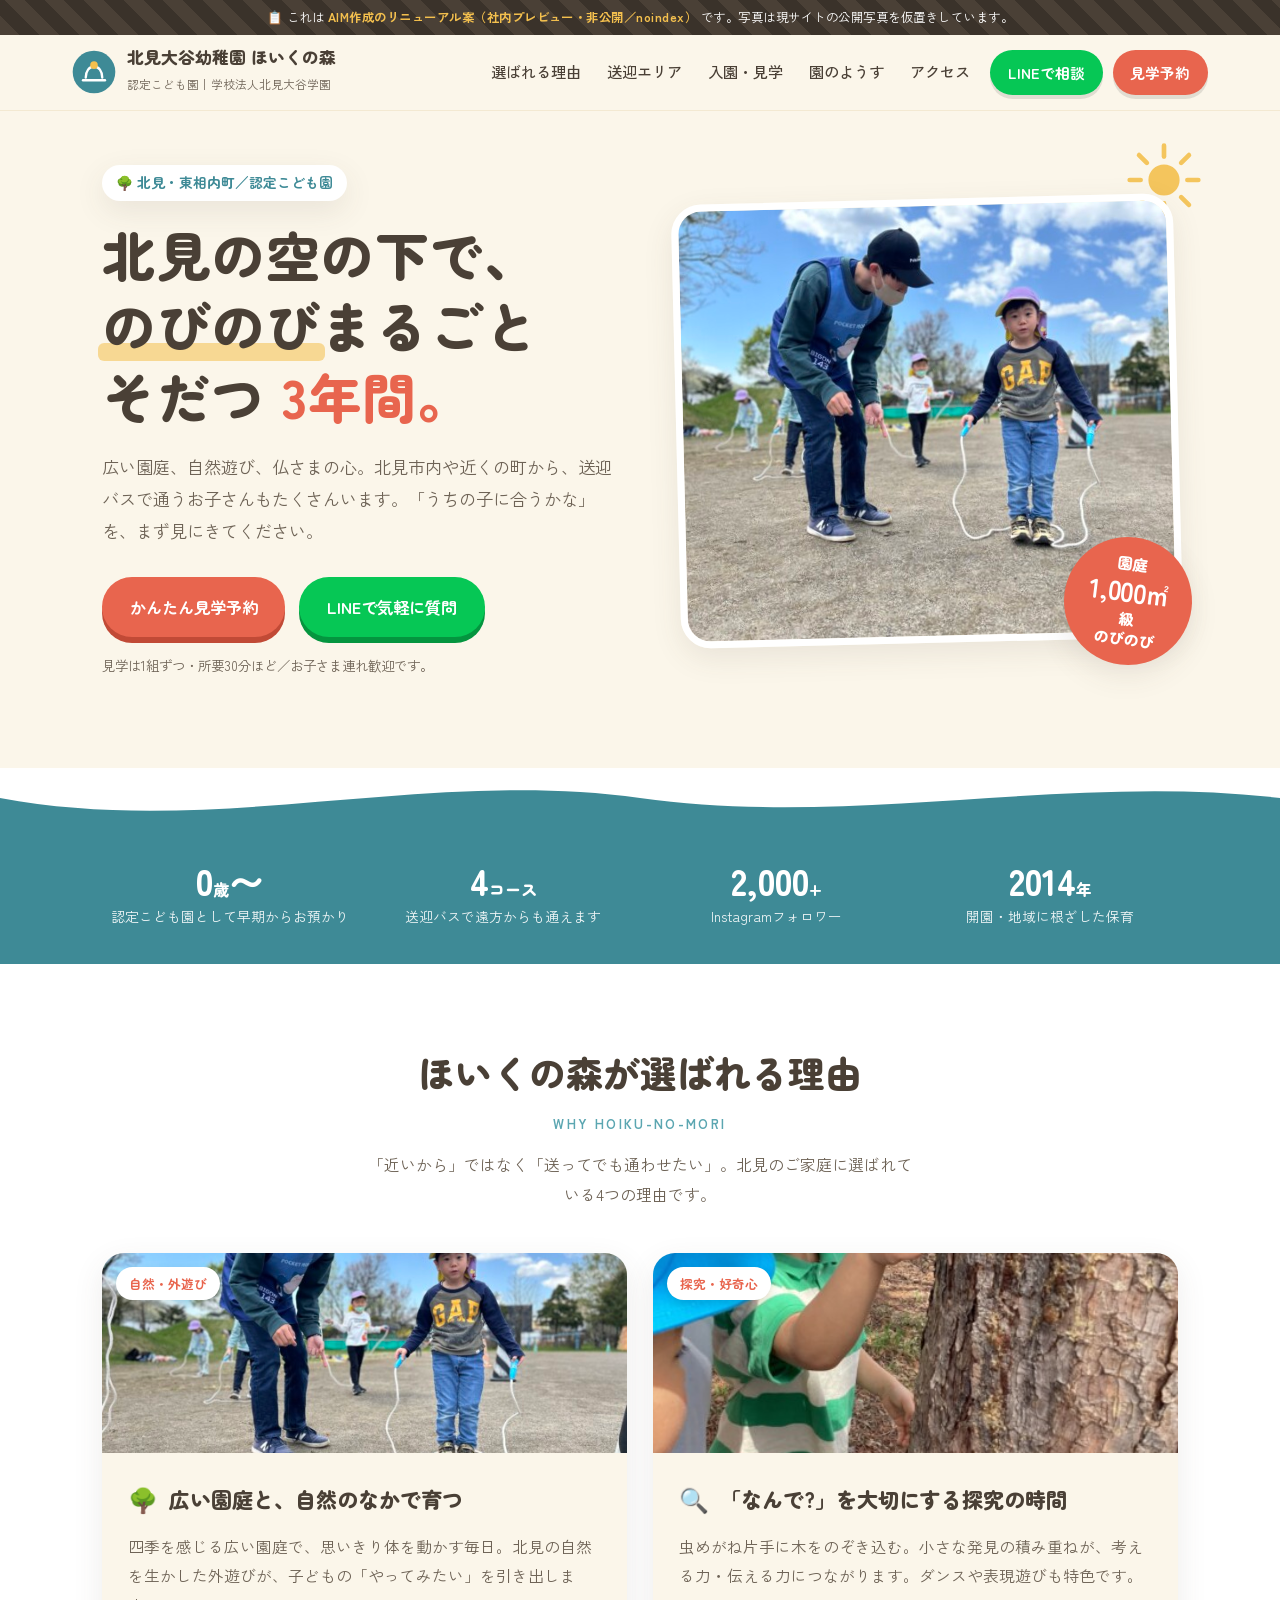
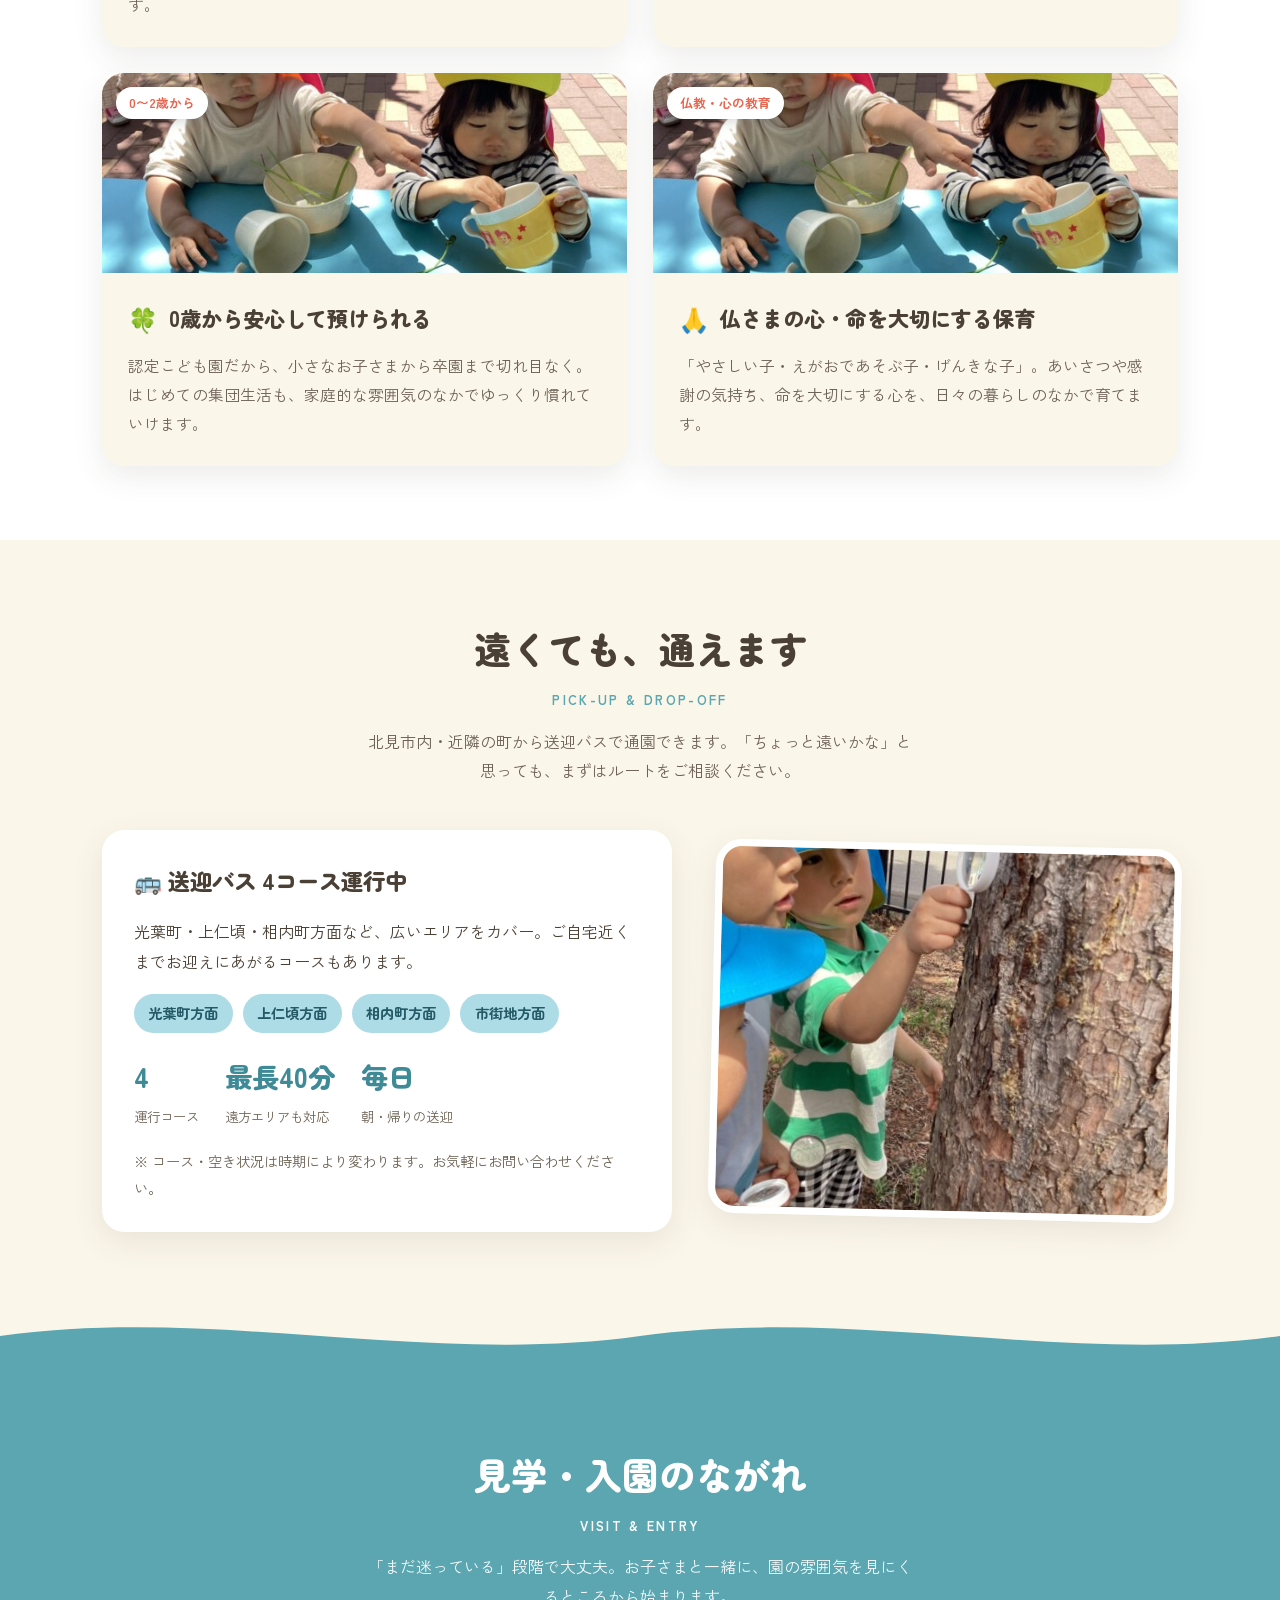
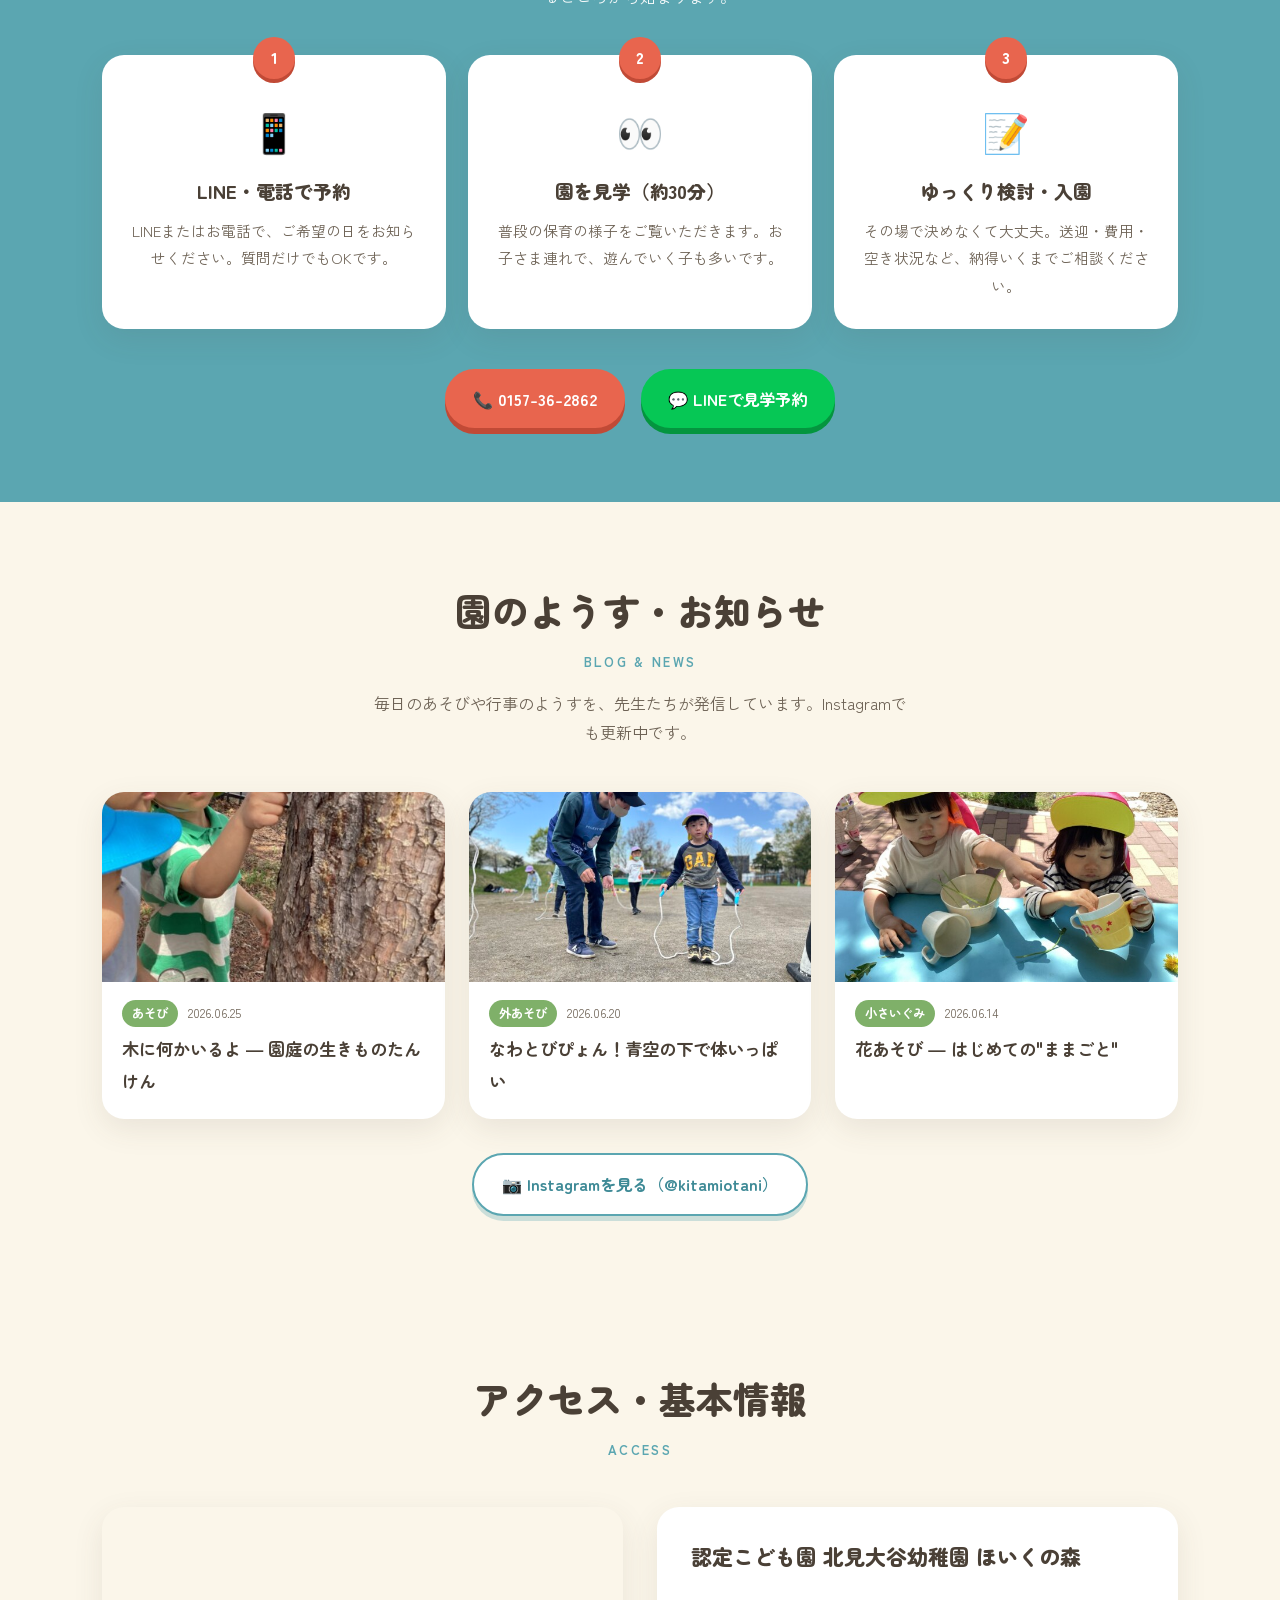
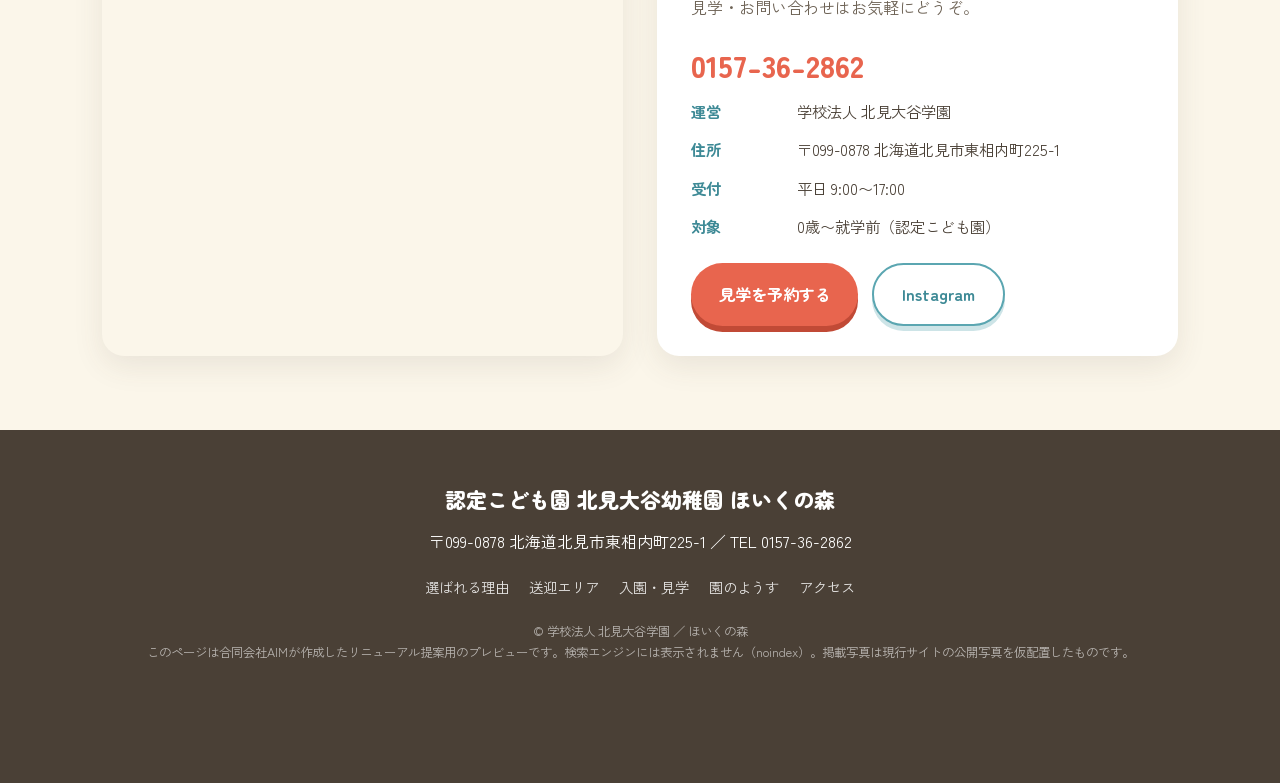
==== index.html @ cb425dfe "feat: 北見大谷幼稚園 ほいくの森 リニューアル提案トップ試作" ====
<!DOCTYPE html>
<html lang="ja">
<head>
<meta charset="UTF-8">
<meta name="viewport" content="width=device-width, initial-scale=1.0">
<meta name="robots" content="noindex, nofollow">
<title>認定こども園 北見大谷幼稚園 ほいくの森｜リニューアル案（プレビュー）</title>
<link rel="preconnect" href="https://fonts.googleapis.com">
<link rel="preconnect" href="https://fonts.gstatic.com" crossorigin>
<link href="https://fonts.googleapis.com/css2?family=Zen+Maru+Gothic:wght@500;700;900&family=Zen+Kaku+Gothic+New:wght@400;500;700&display=swap" rel="stylesheet">
<style>
:root{
  --cream:#FBF6EA;
  --cream-deep:#F3E9D2;
  --ink:#4A4036;
  --ink-soft:#6E6356;
  --teal:#3E8A96;
  --teal-light:#5BA6B1;
  --coral:#E8654E;
  --leaf:#7FB069;
  --sky:#AEDCE6;
  --sun:#F4C04E;
  --white:#ffffff;
  --shadow:0 10px 30px rgba(74,64,54,.10);
  --radius:22px;
}
*{box-sizing:border-box;margin:0;padding:0}
html{scroll-behavior:smooth}
body{
  font-family:"Zen Kaku Gothic New",sans-serif;
  color:var(--ink);
  background:var(--cream);
  line-height:1.85;
  -webkit-font-smoothing:antialiased;
  overflow-x:hidden;
}
h1,h2,h3,.maru{font-family:"Zen Maru Gothic",sans-serif}
img{max-width:100%;display:block}
a{color:inherit;text-decoration:none}
.wrap{max-width:1120px;margin:0 auto;padding:0 22px}
.btn{
  display:inline-flex;align-items:center;gap:.5em;
  font-family:"Zen Maru Gothic",sans-serif;font-weight:700;
  padding:.9em 1.7em;border-radius:999px;font-size:1.02rem;
  transition:transform .15s ease, box-shadow .15s ease;
  box-shadow:0 6px 0 rgba(0,0,0,.08);
}
.btn:hover{transform:translateY(-2px)}
.btn-coral{background:var(--coral);color:#fff;box-shadow:0 6px 0 #c14a36}
.btn-line{background:#06C755;color:#fff;box-shadow:0 6px 0 #04953f}
.btn-teal{background:var(--teal);color:#fff;box-shadow:0 6px 0 #2c6a74}
.btn-ghost{background:#fff;color:var(--teal);border:2px solid var(--teal-light);box-shadow:0 5px 0 rgba(91,166,177,.3)}

/* preview ribbon */
.preview-flag{
  background:repeating-linear-gradient(45deg,#4A4036,#4A4036 14px,#3a322a 14px,#3a322a 28px);
  color:#fff;text-align:center;font-size:.78rem;letter-spacing:.04em;padding:6px 10px;
}
.preview-flag b{color:var(--sun)}

/* header */
header{
  position:sticky;top:0;z-index:50;background:rgba(251,246,234,.94);
  backdrop-filter:saturate(1.1);border-bottom:1px solid var(--cream-deep);
}
.nav{display:flex;align-items:center;gap:18px;padding:12px 22px;max-width:1180px;margin:0 auto}
.brand{display:flex;align-items:center;gap:11px;margin-right:auto}
.brand .mark{width:44px;height:44px;flex:none}
.brand .txt b{font-family:"Zen Maru Gothic";font-weight:900;font-size:1.05rem;display:block;line-height:1.25}
.brand .txt span{font-size:.72rem;color:var(--ink-soft)}
.nav-links{display:flex;gap:22px;font-weight:500;font-size:.95rem}
.nav-links a{padding:4px 2px;border-bottom:2px solid transparent}
.nav-links a:hover{border-color:var(--coral);color:var(--coral)}
.nav-cta{display:flex;gap:10px}
.nav .btn{padding:.6em 1.2em;font-size:.92rem;box-shadow:0 4px 0 rgba(0,0,0,.1)}
@media(max-width:900px){.nav-links{display:none}.nav-cta .btn-line{display:none}}
@media(max-width:860px){.nav-cta{display:none}.brand{margin-right:0}}

/* hero */
.hero{position:relative;padding:54px 0 90px;overflow:hidden}
.hero-grid{display:grid;grid-template-columns:1.05fr 1fr;gap:46px;align-items:center}
.hero-copy .eyebrow{
  display:inline-block;background:#fff;color:var(--teal);font-weight:700;
  font-family:"Zen Maru Gothic";font-size:.86rem;padding:.4em 1em;border-radius:999px;
  box-shadow:var(--shadow);margin-bottom:18px;
}
.hero h1{font-size:clamp(2.1rem,4.6vw,3.35rem);font-weight:900;line-height:1.32;letter-spacing:.01em}
.hero h1 .u{position:relative;white-space:nowrap}
.hero h1 .u::after{content:"";position:absolute;left:-2%;right:-2%;bottom:.04em;height:.34em;background:var(--sun);opacity:.55;z-index:-1;border-radius:6px}
.hero h1 .c{color:var(--coral)}
.hero p.lead{margin-top:20px;font-size:1.08rem;color:var(--ink-soft);max-width:30em}
.hero-cta{display:flex;flex-wrap:wrap;gap:14px;margin-top:30px}
.hero-note{margin-top:16px;font-size:.84rem;color:var(--ink-soft)}
.hero-photo{position:relative}
.hero-photo .frame{
  border-radius:30px;overflow:hidden;box-shadow:var(--shadow);
  border:7px solid #fff;transform:rotate(-1.4deg);
}
.hero-photo .frame img{width:100%;height:430px;object-fit:cover}
.hero-photo .badge{
  position:absolute;right:-14px;bottom:-22px;background:var(--coral);color:#fff;
  font-family:"Zen Maru Gothic";font-weight:900;border-radius:50%;
  width:128px;height:128px;display:grid;place-content:center;text-align:center;
  line-height:1.3;box-shadow:var(--shadow);transform:rotate(7deg);font-size:.95rem;
}
.hero-photo .badge b{font-size:1.7rem;display:block}
/* decorative crayon doodles */
.doodle{position:absolute;pointer-events:none;opacity:.9}
.d-sun{top:30px;right:6%;width:78px}
.d-leaf{bottom:40px;left:-30px;width:120px;opacity:.5}
@media(max-width:860px){
  .hero-grid{grid-template-columns:1fr;gap:30px}
  .hero-photo .frame img{height:300px}
  .hero{padding:34px 0 70px}
}

/* wavy divider */
.wave{display:block;width:100%;height:60px;line-height:0}
.wave svg{width:100%;height:100%}

/* trust strip */
.trust{background:var(--teal);color:#fff;padding:34px 0}
.trust-grid{display:grid;grid-template-columns:repeat(4,1fr);gap:18px;text-align:center}
.trust .n{font-family:"Zen Maru Gothic";font-weight:900;font-size:2.2rem;line-height:1.1}
.trust .l{font-size:.86rem;opacity:.92;margin-top:4px}
.trust .n .s{font-size:1rem}
@media(max-width:760px){.trust-grid{grid-template-columns:repeat(2,1fr);gap:24px 12px}}

/* section base */
section{padding:74px 0}
.sec-head{text-align:center;margin-bottom:44px}
.sec-head .ja{font-family:"Zen Maru Gothic";font-weight:900;font-size:clamp(1.7rem,3.4vw,2.3rem)}
.sec-head .en{display:block;color:var(--teal-light);font-size:.82rem;letter-spacing:.18em;font-weight:700;margin-top:6px}
.sec-head p{max-width:34em;margin:14px auto 0;color:var(--ink-soft)}

/* reasons */
.reasons{background:#fff}
.reason-grid{display:grid;grid-template-columns:repeat(2,1fr);gap:26px}
.reason{
  background:var(--cream);border-radius:var(--radius);overflow:hidden;
  box-shadow:var(--shadow);display:flex;flex-direction:column;
}
.reason .ph{height:200px;overflow:hidden;position:relative}
.reason .ph img{width:100%;height:100%;object-fit:cover}
.reason .tag{
  position:absolute;left:14px;top:14px;background:#fff;border-radius:999px;
  font-family:"Zen Maru Gothic";font-weight:700;font-size:.8rem;padding:.35em 1em;
  color:var(--coral);box-shadow:0 4px 10px rgba(0,0,0,.12)
}
.reason .body{padding:24px 26px 28px}
.reason h3{font-size:1.32rem;font-weight:900;margin-bottom:10px;display:flex;align-items:center;gap:.5em}
.reason h3 .ic{font-size:1.5rem}
.reason p{color:var(--ink-soft);font-size:.98rem}
@media(max-width:760px){.reason-grid{grid-template-columns:1fr}}

/* area / soutei */
.area{background:var(--cream)}
.area-grid{display:grid;grid-template-columns:1.1fr .9fr;gap:40px;align-items:center}
.area-card{background:#fff;border-radius:var(--radius);box-shadow:var(--shadow);padding:30px 32px}
.area-card h3{font-size:1.4rem;font-weight:900;margin-bottom:16px}
.course{display:flex;flex-wrap:wrap;gap:10px;margin:18px 0}
.course span{background:var(--sky);color:#235a66;border-radius:999px;padding:.4em 1em;font-weight:700;font-size:.9rem;font-family:"Zen Maru Gothic"}
.area-stats{display:flex;gap:26px;margin-top:18px;flex-wrap:wrap}
.area-stats div b{font-family:"Zen Maru Gothic";font-weight:900;font-size:1.7rem;color:var(--teal);display:block}
.area-stats div span{font-size:.84rem;color:var(--ink-soft)}
.area-photo .frame{border:7px solid #fff;border-radius:26px;overflow:hidden;box-shadow:var(--shadow);transform:rotate(1.4deg)}
.area-photo img{height:360px;width:100%;object-fit:cover}
@media(max-width:820px){.area-grid{grid-template-columns:1fr}.area-photo img{height:260px}}

/* steps (conversion core) */
.steps{background:var(--teal-light);color:#fff;position:relative}
.steps .sec-head .ja,.steps .sec-head .en{color:#fff}
.steps .sec-head p{color:rgba(255,255,255,.92)}
.step-grid{display:grid;grid-template-columns:repeat(3,1fr);gap:22px;margin-bottom:40px}
.step{background:#fff;color:var(--ink);border-radius:var(--radius);padding:30px 26px;text-align:center;box-shadow:var(--shadow);position:relative}
.step .num{position:absolute;top:-18px;left:50%;transform:translateX(-50%);background:var(--coral);color:#fff;font-family:"Zen Maru Gothic";font-weight:900;width:42px;height:42px;border-radius:50%;display:grid;place-content:center;box-shadow:0 4px 0 #c14a36}
.step .ic{font-size:2.4rem;margin:10px 0 8px}
.step h3{font-size:1.18rem;font-weight:900;margin-bottom:8px}
.step p{font-size:.92rem;color:var(--ink-soft)}
.steps-cta{text-align:center;display:flex;gap:16px;justify-content:center;flex-wrap:wrap}
@media(max-width:760px){.step-grid{grid-template-columns:1fr;gap:30px}}

/* news */
.news-grid{display:grid;grid-template-columns:repeat(3,1fr);gap:24px}
.card{background:#fff;border-radius:var(--radius);overflow:hidden;box-shadow:var(--shadow);transition:transform .15s ease}
.card:hover{transform:translateY(-4px)}
.card .ph{height:190px;overflow:hidden}
.card .ph img{width:100%;height:100%;object-fit:cover}
.card .body{padding:18px 20px 22px}
.card .meta{display:flex;gap:10px;align-items:center;font-size:.78rem;color:var(--ink-soft);margin-bottom:6px}
.card .cat{background:var(--leaf);color:#fff;border-radius:999px;padding:.15em .8em;font-weight:700;font-family:"Zen Maru Gothic"}
.card h3{font-size:1.08rem;font-weight:700}
.news-more{text-align:center;margin-top:34px}
@media(max-width:760px){.news-grid{grid-template-columns:1fr}}

/* access */
.access{background:var(--cream)}
.access-grid{display:grid;grid-template-columns:1fr 1fr;gap:34px}
.map{border-radius:var(--radius);overflow:hidden;box-shadow:var(--shadow);min-height:330px}
.map iframe{width:100%;height:100%;min-height:330px;border:0}
.info{background:#fff;border-radius:var(--radius);box-shadow:var(--shadow);padding:30px 34px}
.info h3{font-size:1.3rem;font-weight:900;margin-bottom:18px}
.info dl{display:grid;grid-template-columns:6em 1fr;gap:10px 14px;font-size:.96rem}
.info dt{color:var(--teal);font-weight:700;font-family:"Zen Maru Gothic"}
.info .tel{font-family:"Zen Maru Gothic";font-weight:900;font-size:1.9rem;color:var(--coral);margin:14px 0 4px}
@media(max-width:820px){.access-grid{grid-template-columns:1fr}}

/* footer */
footer{background:var(--ink);color:#fff;padding:50px 0 120px;text-align:center}
footer .fbrand{font-family:"Zen Maru Gothic";font-weight:900;font-size:1.3rem;margin-bottom:8px}
footer .fnav{display:flex;gap:20px;justify-content:center;flex-wrap:wrap;margin:18px 0;font-size:.9rem;opacity:.85}
footer small{opacity:.6;font-size:.78rem;display:block;margin-top:20px;line-height:1.7}

/* sticky mobile CTA */
.sticky-cta{
  position:fixed;left:0;right:0;bottom:0;z-index:60;display:none;
  gap:10px;padding:10px 14px;background:rgba(251,246,234,.97);
  box-shadow:0 -6px 20px rgba(74,64,54,.14);
}
.sticky-cta .btn{flex:1;justify-content:center;box-shadow:0 4px 0 rgba(0,0,0,.12)}
@media(max-width:860px){.sticky-cta{display:flex}}
</style>
</head>
<body>

<div class="preview-flag">📋 これは <b>AIM作成のリニューアル案（社内プレビュー・非公開／noindex）</b> です。写真は現サイトの公開写真を仮置きしています。</div>

<header>
  <div class="nav">
    <a class="brand" href="#top">
      <svg class="mark" viewBox="0 0 64 64" aria-hidden="true">
        <circle cx="32" cy="32" r="31" fill="#3E8A96"/>
        <path d="M20 40c0-9 5-16 12-16s12 7 12 16" fill="none" stroke="#fff" stroke-width="3.4" stroke-linecap="round"/>
        <circle cx="32" cy="22" r="5.5" fill="#F4C04E"/>
        <path d="M16 44h32" stroke="#fff" stroke-width="3.4" stroke-linecap="round"/>
      </svg>
      <span class="txt"><b>北見大谷幼稚園 ほいくの森</b><span>認定こども園｜学校法人北見大谷学園</span></span>
    </a>
    <nav class="nav-links">
      <a href="#reasons">選ばれる理由</a>
      <a href="#area">送迎エリア</a>
      <a href="#steps">入園・見学</a>
      <a href="#news">園のようす</a>
      <a href="#access">アクセス</a>
    </nav>
    <div class="nav-cta">
      <a class="btn btn-line" href="#steps">LINEで相談</a>
      <a class="btn btn-coral" href="#steps">見学予約</a>
    </div>
  </div>
</header>

<!-- HERO -->
<section class="hero" id="top">
  <svg class="doodle d-sun" viewBox="0 0 100 100" aria-hidden="true"><g fill="none" stroke="#F4C04E" stroke-width="6" stroke-linecap="round"><circle cx="50" cy="50" r="20" fill="#F4C04E" stroke="none"/><line x1="50" y1="6" x2="50" y2="20"/><line x1="50" y1="80" x2="50" y2="94"/><line x1="6" y1="50" x2="20" y2="50"/><line x1="80" y1="50" x2="94" y2="50"/><line x1="18" y1="18" x2="28" y2="28"/><line x1="72" y1="72" x2="82" y2="82"/><line x1="82" y1="18" x2="72" y2="28"/><line x1="28" y1="72" x2="18" y2="82"/></g></svg>
  <div class="wrap hero-grid">
    <div class="hero-copy">
      <span class="eyebrow">🌳 北見・東相内町／認定こども園</span>
      <h1>北見の空の下で、<br><span class="u">のびのび</span>まるごと<br>そだつ <span class="c">3年間。</span></h1>
      <p class="lead">広い園庭、自然遊び、仏さまの心。北見市内や近くの町から、送迎バスで通うお子さんもたくさんいます。「うちの子に合うかな」を、まず見にきてください。</p>
      <div class="hero-cta">
        <a class="btn btn-coral" href="#steps">かんたん見学予約</a>
        <a class="btn btn-line" href="#steps">LINEで気軽に質問</a>
      </div>
      <p class="hero-note">見学は1組ずつ・所要30分ほど／お子さま連れ歓迎です。</p>
    </div>
    <div class="hero-photo">
      <div class="frame"><img src="assets/photos/img_9525.jpg" alt="広い園庭で外遊びをする子どもたち"></div>
      <div class="badge">園庭<b>1,000㎡</b>級<br>のびのび</div>
    </div>
  </div>
</section>

<div class="wave" style="background:#fff"><svg viewBox="0 0 1440 60" preserveAspectRatio="none"><path d="M0,30 C240,70 480,0 720,30 C960,60 1200,5 1440,30 L1440,60 L0,60 Z" fill="#3E8A96"/></svg></div>

<!-- TRUST -->
<div class="trust">
  <div class="wrap trust-grid">
    <div><div class="n">0<span class="s">歳</span>〜</div><div class="l">認定こども園として早期からお預かり</div></div>
    <div><div class="n">4<span class="s">コース</span></div><div class="l">送迎バスで遠方からも通えます</div></div>
    <div><div class="n">2,000<span class="s">+</span></div><div class="l">Instagramフォロワー</div></div>
    <div><div class="n">2014<span class="s">年</span></div><div class="l">開園・地域に根ざした保育</div></div>
  </div>
</div>

<!-- REASONS -->
<section class="reasons" id="reasons">
  <div class="wrap">
    <div class="sec-head">
      <span class="ja">ほいくの森が選ばれる理由</span>
      <span class="en">WHY HOIKU-NO-MORI</span>
      <p>「近いから」ではなく「送ってでも通わせたい」。北見のご家庭に選ばれている4つの理由です。</p>
    </div>
    <div class="reason-grid">

      <div class="reason">
        <div class="ph"><span class="tag">自然・外遊び</span><img src="assets/photos/img_9525.jpg" alt="園庭で縄跳び"></div>
        <div class="body">
          <h3><span class="ic">🌳</span>広い園庭と、自然のなかで育つ</h3>
          <p>四季を感じる広い園庭で、思いきり体を動かす毎日。北見の自然を生かした外遊びが、子どもの「やってみたい」を引き出します。</p>
        </div>
      </div>

      <div class="reason">
        <div class="ph"><span class="tag">探究・好奇心</span><img src="assets/photos/img_0504.jpg" alt="虫めがねで観察する子"></div>
        <div class="body">
          <h3><span class="ic">🔍</span>「なんで?」を大切にする探究の時間</h3>
          <p>虫めがね片手に木をのぞき込む。小さな発見の積み重ねが、考える力・伝える力につながります。ダンスや表現遊びも特色です。</p>
        </div>
      </div>

      <div class="reason">
        <div class="ph"><span class="tag">0〜2歳から</span><img src="assets/photos/img_0838.jpg" alt="小さな子の遊び"></div>
        <div class="body">
          <h3><span class="ic">🍀</span>0歳から安心して預けられる</h3>
          <p>認定こども園だから、小さなお子さまから卒園まで切れ目なく。はじめての集団生活も、家庭的な雰囲気のなかでゆっくり慣れていけます。</p>
        </div>
      </div>

      <div class="reason">
        <div class="ph"><span class="tag">仏教・心の教育</span><img src="assets/photos/img_0838.jpg" alt="やさしい心を育む"></div>
        <div class="body">
          <h3><span class="ic">🙏</span>仏さまの心・命を大切にする保育</h3>
          <p>「やさしい子・えがおであそぶ子・げんきな子」。あいさつや感謝の気持ち、命を大切にする心を、日々の暮らしのなかで育てます。</p>
        </div>
      </div>

    </div>
  </div>
</section>

<!-- AREA / 送迎 -->
<section class="area" id="area">
  <div class="wrap">
    <div class="sec-head">
      <span class="ja">遠くても、通えます</span>
      <span class="en">PICK-UP &amp; DROP-OFF</span>
      <p>北見市内・近隣の町から送迎バスで通園できます。「ちょっと遠いかな」と思っても、まずはルートをご相談ください。</p>
    </div>
    <div class="area-grid">
      <div class="area-card">
        <h3>🚌 送迎バス 4コース運行中</h3>
        <p>光葉町・上仁頃・相内町方面など、広いエリアをカバー。ご自宅近くまでお迎えにあがるコースもあります。</p>
        <div class="course"><span>光葉町方面</span><span>上仁頃方面</span><span>相内町方面</span><span>市街地方面</span></div>
        <div class="area-stats">
          <div><b>4</b><span>運行コース</span></div>
          <div><b>最長40分</b><span>遠方エリアも対応</span></div>
          <div><b>毎日</b><span>朝・帰りの送迎</span></div>
        </div>
        <p style="margin-top:18px;font-size:.9rem;color:var(--ink-soft)">※ コース・空き状況は時期により変わります。お気軽にお問い合わせください。</p>
      </div>
      <div class="area-photo">
        <div class="frame"><img src="assets/photos/img_0504.jpg" alt="園での子どもたちの様子"></div>
      </div>
    </div>
  </div>
</section>

<div class="wave"><svg viewBox="0 0 1440 60" preserveAspectRatio="none"><path d="M0,30 C240,0 480,60 720,30 C960,0 1200,60 1440,30 L1440,60 L0,60 Z" fill="#5BA6B1"/></svg></div>

<!-- STEPS (conversion core) -->
<section class="steps" id="steps">
  <div class="wrap">
    <div class="sec-head">
      <span class="ja">見学・入園のながれ</span>
      <span class="en">VISIT &amp; ENTRY</span>
      <p>「まだ迷っている」段階で大丈夫。お子さまと一緒に、園の雰囲気を見にくるところから始まります。</p>
    </div>
    <div class="step-grid">
      <div class="step">
        <div class="num">1</div>
        <div class="ic">📱</div>
        <h3>LINE・電話で予約</h3>
        <p>LINEまたはお電話で、ご希望の日をお知らせください。質問だけでもOKです。</p>
      </div>
      <div class="step">
        <div class="num">2</div>
        <div class="ic">👀</div>
        <h3>園を見学（約30分）</h3>
        <p>普段の保育の様子をご覧いただきます。お子さま連れで、遊んでいく子も多いです。</p>
      </div>
      <div class="step">
        <div class="num">3</div>
        <div class="ic">📝</div>
        <h3>ゆっくり検討・入園</h3>
        <p>その場で決めなくて大丈夫。送迎・費用・空き状況など、納得いくまでご相談ください。</p>
      </div>
    </div>
    <div class="steps-cta">
      <a class="btn btn-coral" href="tel:0157-36-2862">📞 0157-36-2862</a>
      <a class="btn btn-line" href="#">💬 LINEで見学予約</a>
    </div>
  </div>
</section>

<!-- NEWS -->
<section class="news" id="news">
  <div class="wrap">
    <div class="sec-head">
      <span class="ja">園のようす・お知らせ</span>
      <span class="en">BLOG &amp; NEWS</span>
      <p>毎日のあそびや行事のようすを、先生たちが発信しています。Instagramでも更新中です。</p>
    </div>
    <div class="news-grid">
      <div class="card">
        <div class="ph"><img src="assets/photos/img_0504.jpg" alt=""></div>
        <div class="body"><div class="meta"><span class="cat">あそび</span><span>2026.06.25</span></div><h3>木に何かいるよ ― 園庭の生きものたんけん</h3></div>
      </div>
      <div class="card">
        <div class="ph"><img src="assets/photos/img_9525.jpg" alt=""></div>
        <div class="body"><div class="meta"><span class="cat">外あそび</span><span>2026.06.20</span></div><h3>なわとびぴょん！青空の下で体いっぱい</h3></div>
      </div>
      <div class="card">
        <div class="ph"><img src="assets/photos/img_0838.jpg" alt=""></div>
        <div class="body"><div class="meta"><span class="cat">小さいぐみ</span><span>2026.06.14</span></div><h3>花あそび ― はじめての"ままごと"</h3></div>
      </div>
    </div>
    <div class="news-more"><a class="btn btn-ghost" href="https://www.instagram.com/kitamiotani/" target="_blank" rel="noopener">📷 Instagramを見る（@kitamiotani）</a></div>
  </div>
</section>

<!-- ACCESS -->
<section class="access" id="access">
  <div class="wrap">
    <div class="sec-head">
      <span class="ja">アクセス・基本情報</span>
      <span class="en">ACCESS</span>
    </div>
    <div class="access-grid">
      <div class="map">
        <iframe src="https://maps.google.com/maps?q=%E5%8C%97%E8%A6%8B%E5%A4%A7%E8%B0%B7%E5%B9%BC%E7%A8%9A%E5%9C%92%20%E3%81%BB%E3%81%84%E3%81%8F%E3%81%AE%E6%A3%AE&t=&z=15&ie=UTF8&iwloc=&output=embed" loading="lazy" title="地図"></iframe>
      </div>
      <div class="info">
        <h3>認定こども園 北見大谷幼稚園 ほいくの森</h3>
        <p style="color:var(--ink-soft);margin-bottom:14px">見学・お問い合わせはお気軽にどうぞ。</p>
        <div class="tel">0157-36-2862</div>
        <dl>
          <dt>運営</dt><dd>学校法人 北見大谷学園</dd>
          <dt>住所</dt><dd>〒099-0878 北海道北見市東相内町225-1</dd>
          <dt>受付</dt><dd>平日 9:00〜17:00</dd>
          <dt>対象</dt><dd>0歳〜就学前（認定こども園）</dd>
        </dl>
        <div class="hero-cta" style="margin-top:22px">
          <a class="btn btn-coral" href="#steps">見学を予約する</a>
          <a class="btn btn-ghost" href="https://www.instagram.com/kitamiotani/" target="_blank" rel="noopener">Instagram</a>
        </div>
      </div>
    </div>
  </div>
</section>

<footer>
  <div class="wrap">
    <div class="fbrand">認定こども園 北見大谷幼稚園 ほいくの森</div>
    <div>〒099-0878 北海道北見市東相内町225-1 ／ TEL 0157-36-2862</div>
    <nav class="fnav">
      <a href="#reasons">選ばれる理由</a>
      <a href="#area">送迎エリア</a>
      <a href="#steps">入園・見学</a>
      <a href="#news">園のようす</a>
      <a href="#access">アクセス</a>
    </nav>
    <small>
      © 学校法人 北見大谷学園 ／ ほいくの森<br>
      このページは合同会社AIMが作成したリニューアル提案用のプレビューです。検索エンジンには表示されません（noindex）。掲載写真は現行サイトの公開写真を仮配置したものです。
    </small>
  </div>
</footer>

<!-- mobile sticky CTA -->
<div class="sticky-cta">
  <a class="btn btn-line" href="#steps">💬 LINE相談</a>
  <a class="btn btn-coral" href="#steps">📞 見学予約</a>
</div>

</body>
</html>
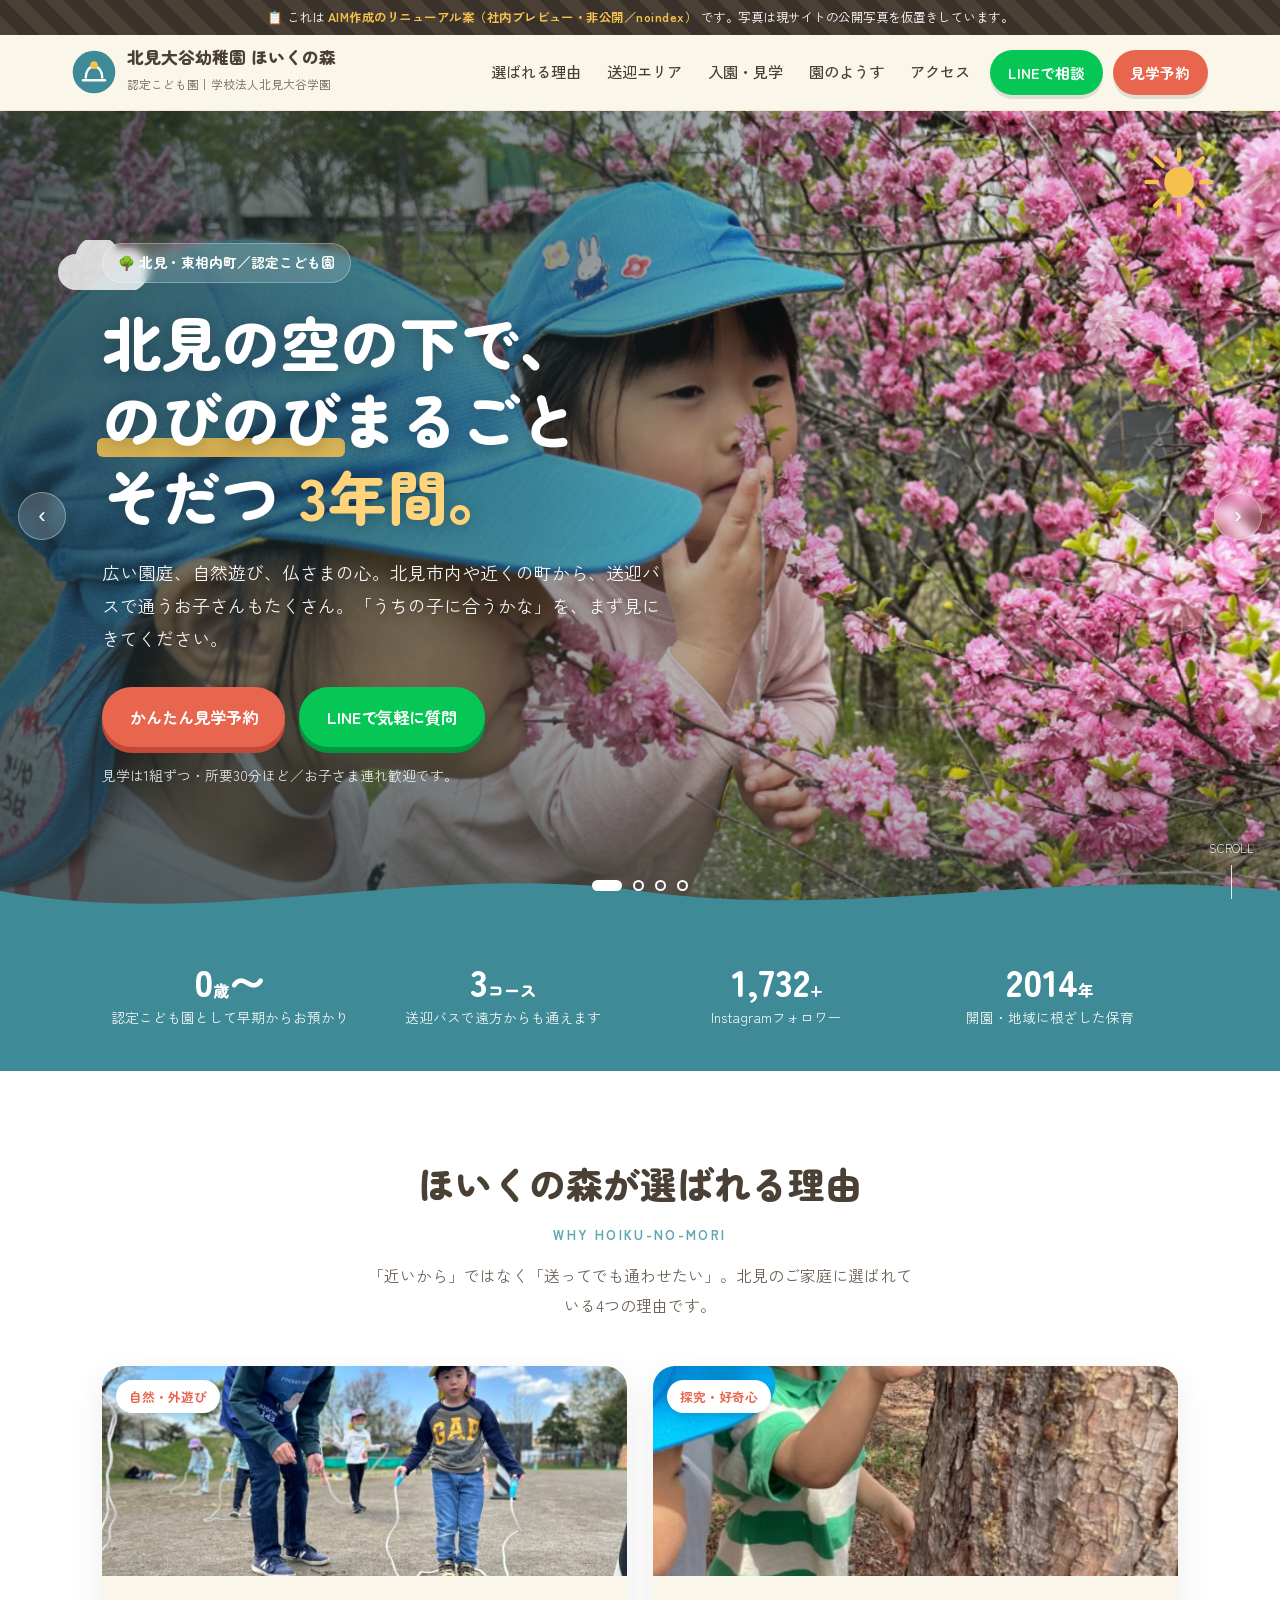
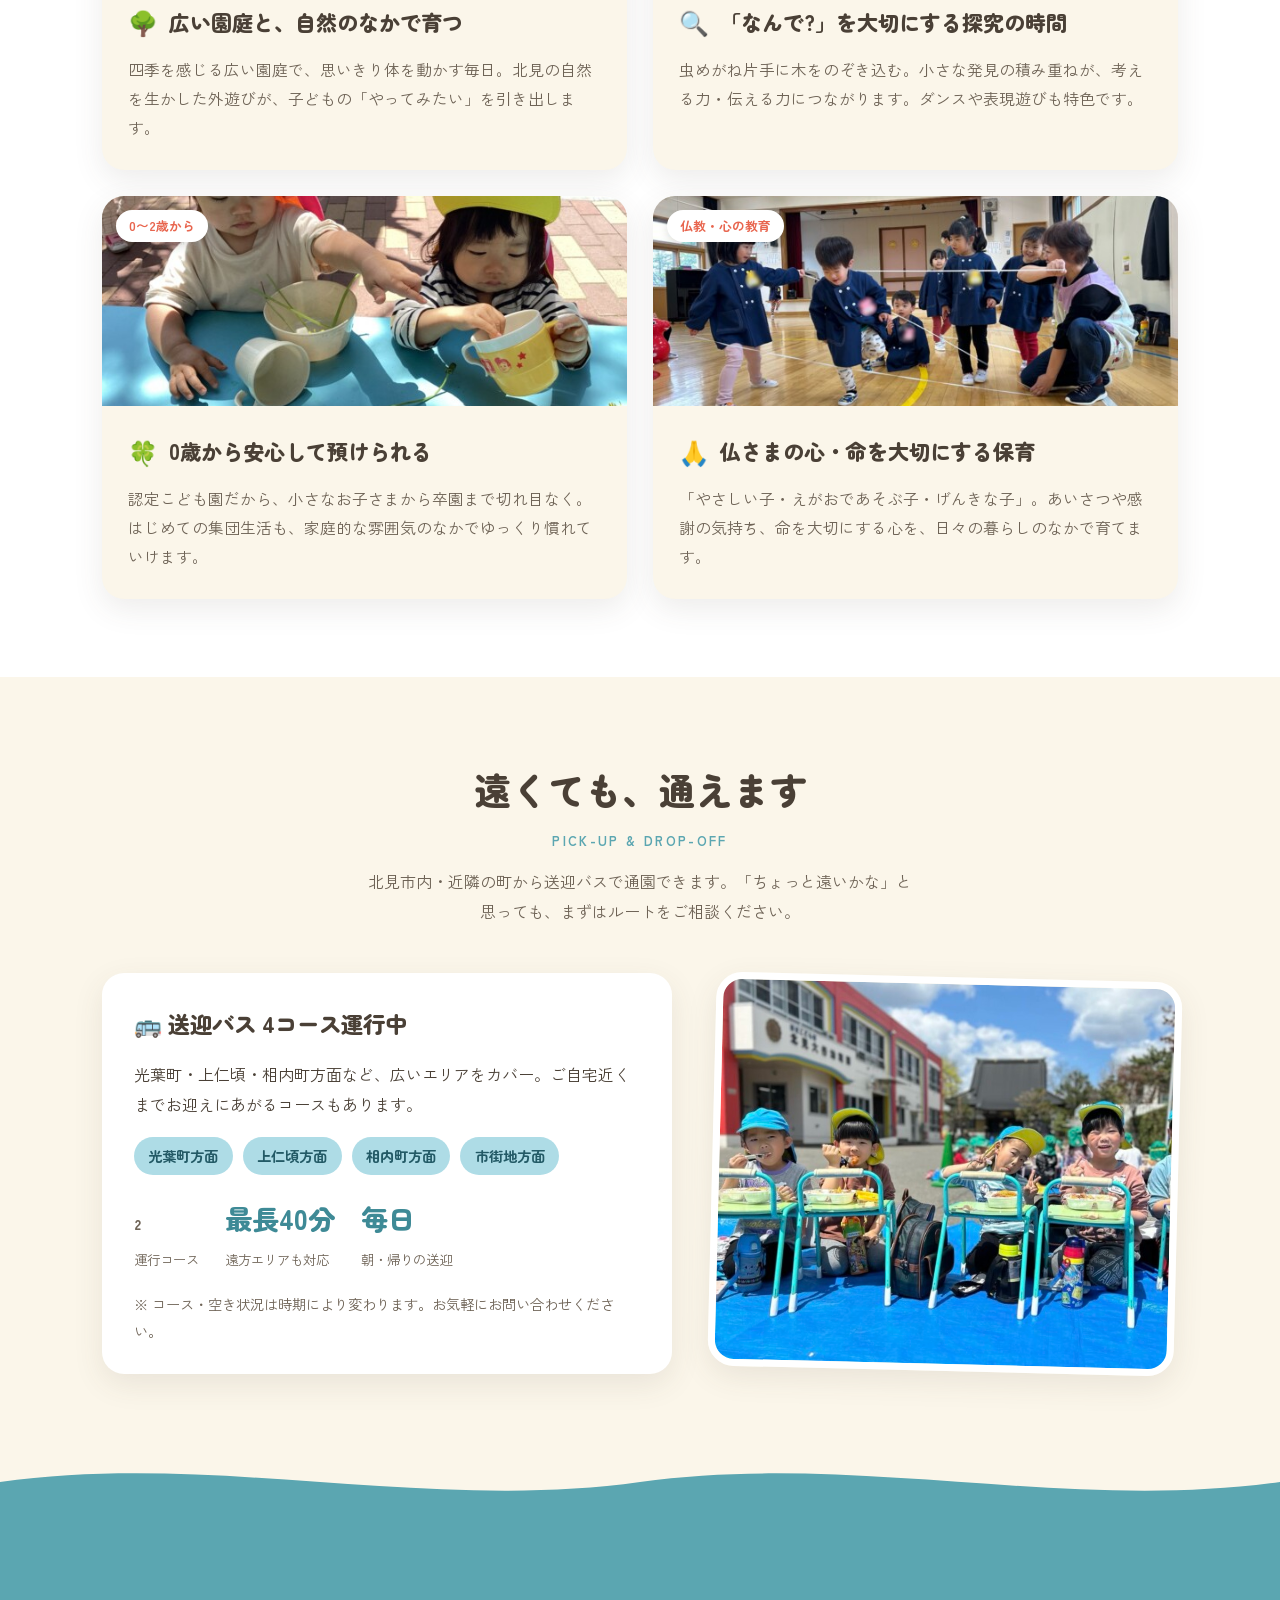
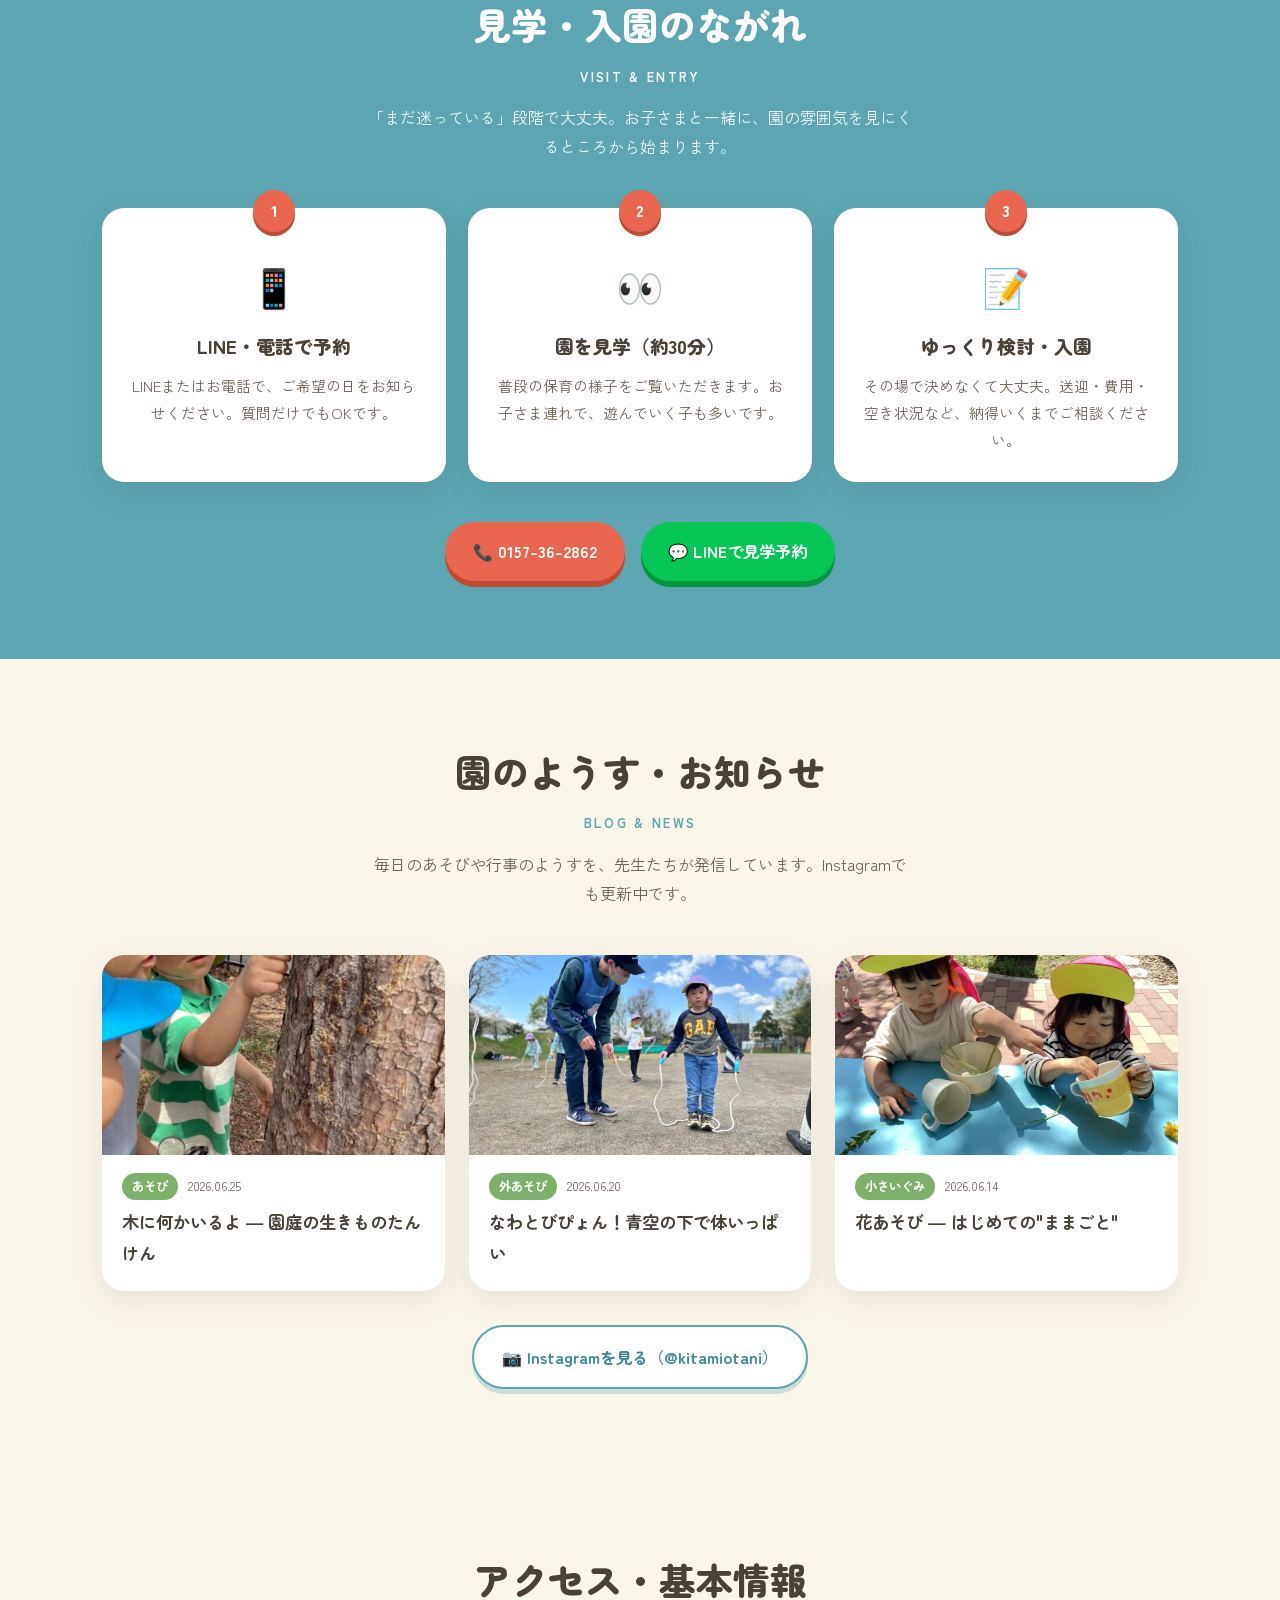
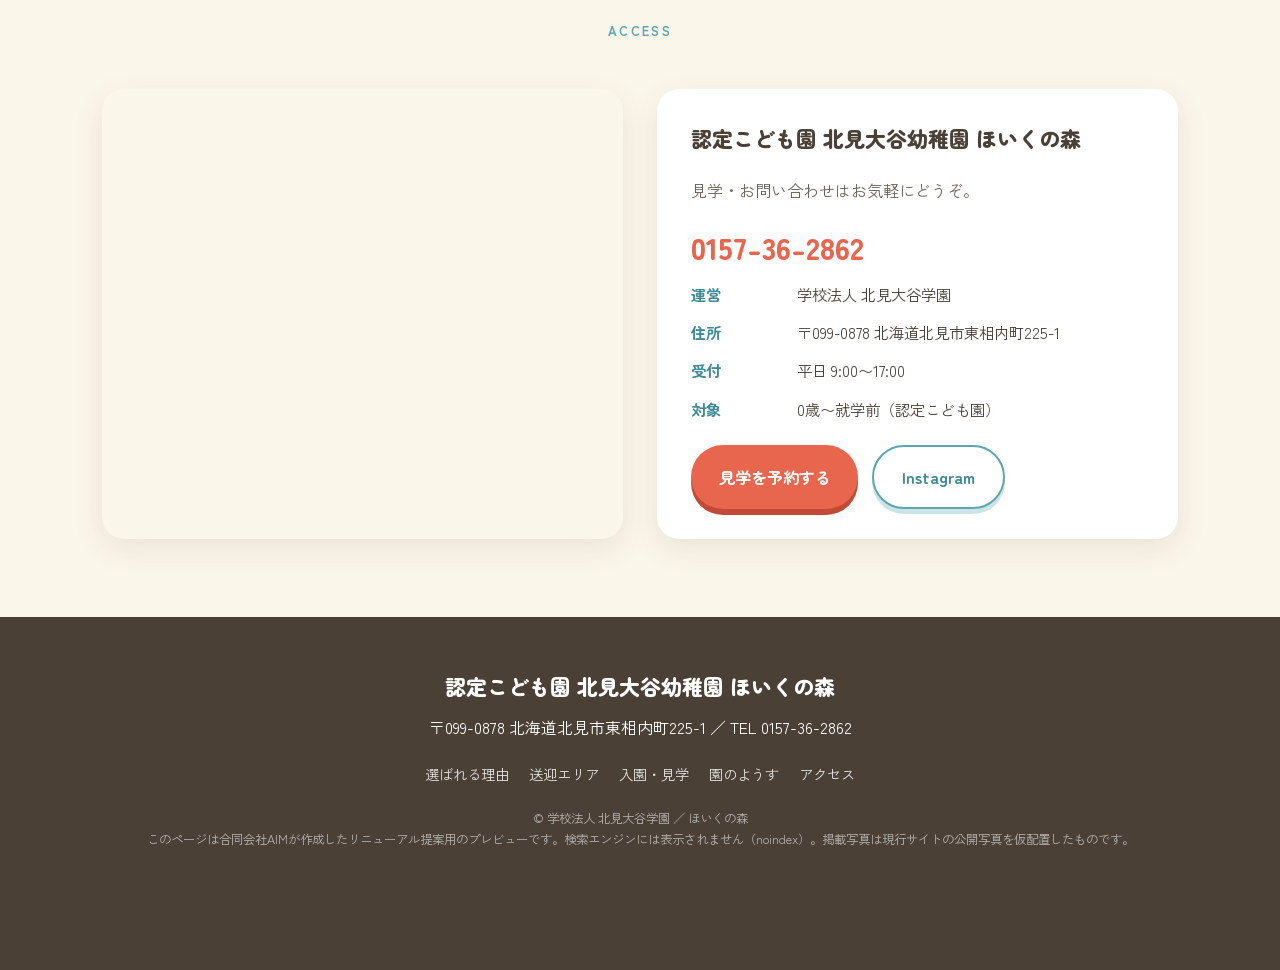
==== commit 11bd5972: "feat: ヒーローをフルワイドスライダー化＋スクロール連動アニメ追加" ====
--- a/index.html
+++ b/index.html
@@ -42,10 +42,11 @@
   display:inline-flex;align-items:center;gap:.5em;
   font-family:"Zen Maru Gothic",sans-serif;font-weight:700;
   padding:.9em 1.7em;border-radius:999px;font-size:1.02rem;
-  transition:transform .15s ease, box-shadow .15s ease;
+  transition:transform .18s cubic-bezier(.34,1.56,.64,1), box-shadow .18s ease;
   box-shadow:0 6px 0 rgba(0,0,0,.08);
 }
-.btn:hover{transform:translateY(-2px)}
+.btn:hover{transform:translateY(-3px)}
+.btn:active{transform:translateY(2px);box-shadow:0 2px 0 rgba(0,0,0,.12)}
 .btn-coral{background:var(--coral);color:#fff;box-shadow:0 6px 0 #c14a36}
 .btn-line{background:#06C755;color:#fff;box-shadow:0 6px 0 #04953f}
 .btn-teal{background:var(--teal);color:#fff;box-shadow:0 6px 0 #2c6a74}
@@ -60,88 +61,109 @@
 
 /* header */
 header{
-  position:sticky;top:0;z-index:50;background:rgba(251,246,234,.94);
-  backdrop-filter:saturate(1.1);border-bottom:1px solid var(--cream-deep);
-}
+  position:sticky;top:0;z-index:50;background:rgba(251,246,234,.92);
+  backdrop-filter:saturate(1.2) blur(6px);border-bottom:1px solid var(--cream-deep);
+  transition:box-shadow .25s ease;
+}
+header.scrolled{box-shadow:0 6px 22px rgba(74,64,54,.10)}
 .nav{display:flex;align-items:center;gap:18px;padding:12px 22px;max-width:1180px;margin:0 auto}
 .brand{display:flex;align-items:center;gap:11px;margin-right:auto}
 .brand .mark{width:44px;height:44px;flex:none}
 .brand .txt b{font-family:"Zen Maru Gothic";font-weight:900;font-size:1.05rem;display:block;line-height:1.25}
 .brand .txt span{font-size:.72rem;color:var(--ink-soft)}
 .nav-links{display:flex;gap:22px;font-weight:500;font-size:.95rem}
-.nav-links a{padding:4px 2px;border-bottom:2px solid transparent}
+.nav-links a{padding:4px 2px;border-bottom:2px solid transparent;transition:color .15s,border-color .15s}
 .nav-links a:hover{border-color:var(--coral);color:var(--coral)}
 .nav-cta{display:flex;gap:10px}
 .nav .btn{padding:.6em 1.2em;font-size:.92rem;box-shadow:0 4px 0 rgba(0,0,0,.1)}
 @media(max-width:900px){.nav-links{display:none}.nav-cta .btn-line{display:none}}
 @media(max-width:860px){.nav-cta{display:none}.brand{margin-right:0}}
 
-/* hero */
-.hero{position:relative;padding:54px 0 90px;overflow:hidden}
-.hero-grid{display:grid;grid-template-columns:1.05fr 1fr;gap:46px;align-items:center}
+/* ===== HERO SLIDER ===== */
+.hero{position:relative;min-height:90vh;display:flex;align-items:center;overflow:hidden;background:#2c3a3d}
+.hero-slider{position:absolute;inset:0;z-index:0}
+.slide{
+  position:absolute;inset:0;background-size:cover;background-position:center;
+  opacity:0;transition:opacity 1.4s ease;will-change:opacity,transform;
+}
+.slide.is-active{opacity:1}
+.slide.is-active .kb{animation:kenburns 7s ease-out forwards}
+.slide .kb{position:absolute;inset:0;background-size:cover;background-position:center}
+@keyframes kenburns{from{transform:scale(1.02)}to{transform:scale(1.14)}}
+.hero-scrim{position:absolute;inset:0;z-index:1;
+  background:linear-gradient(100deg,rgba(35,46,49,.78) 0%,rgba(35,46,49,.5) 42%,rgba(35,46,49,.12) 70%,rgba(35,46,49,0) 100%);
+}
+.hero-scrim::after{content:"";position:absolute;inset:0;background:linear-gradient(to top,rgba(35,46,49,.45),transparent 30%)}
+.hero-inner{position:relative;z-index:3;width:100%}
+.hero-copy{max-width:620px;color:#fff}
 .hero-copy .eyebrow{
-  display:inline-block;background:#fff;color:var(--teal);font-weight:700;
-  font-family:"Zen Maru Gothic";font-size:.86rem;padding:.4em 1em;border-radius:999px;
-  box-shadow:var(--shadow);margin-bottom:18px;
-}
-.hero h1{font-size:clamp(2.1rem,4.6vw,3.35rem);font-weight:900;line-height:1.32;letter-spacing:.01em}
+  display:inline-block;background:rgba(255,255,255,.16);color:#fff;font-weight:700;
+  font-family:"Zen Maru Gothic";font-size:.86rem;padding:.45em 1.1em;border-radius:999px;
+  backdrop-filter:blur(4px);border:1px solid rgba(255,255,255,.28);margin-bottom:20px;
+}
+.hero h1{font-size:clamp(2.2rem,5vw,3.7rem);font-weight:900;line-height:1.3;letter-spacing:.01em;text-shadow:0 2px 18px rgba(0,0,0,.28)}
 .hero h1 .u{position:relative;white-space:nowrap}
-.hero h1 .u::after{content:"";position:absolute;left:-2%;right:-2%;bottom:.04em;height:.34em;background:var(--sun);opacity:.55;z-index:-1;border-radius:6px}
-.hero h1 .c{color:var(--coral)}
-.hero p.lead{margin-top:20px;font-size:1.08rem;color:var(--ink-soft);max-width:30em}
-.hero-cta{display:flex;flex-wrap:wrap;gap:14px;margin-top:30px}
-.hero-note{margin-top:16px;font-size:.84rem;color:var(--ink-soft)}
-.hero-photo{position:relative}
-.hero-photo .frame{
-  border-radius:30px;overflow:hidden;box-shadow:var(--shadow);
-  border:7px solid #fff;transform:rotate(-1.4deg);
-}
-.hero-photo .frame img{width:100%;height:430px;object-fit:cover}
-.hero-photo .badge{
-  position:absolute;right:-14px;bottom:-22px;background:var(--coral);color:#fff;
-  font-family:"Zen Maru Gothic";font-weight:900;border-radius:50%;
-  width:128px;height:128px;display:grid;place-content:center;text-align:center;
-  line-height:1.3;box-shadow:var(--shadow);transform:rotate(7deg);font-size:.95rem;
-}
-.hero-photo .badge b{font-size:1.7rem;display:block}
-/* decorative crayon doodles */
-.doodle{position:absolute;pointer-events:none;opacity:.9}
-.d-sun{top:30px;right:6%;width:78px}
-.d-leaf{bottom:40px;left:-30px;width:120px;opacity:.5}
-@media(max-width:860px){
-  .hero-grid{grid-template-columns:1fr;gap:30px}
-  .hero-photo .frame img{height:300px}
-  .hero{padding:34px 0 70px}
-}
+.hero h1 .u::after{content:"";position:absolute;left:-2%;right:-2%;bottom:.06em;height:.32em;background:var(--sun);opacity:.85;z-index:-1;border-radius:6px}
+.hero h1 .c{color:#FFD37A}
+.hero p.lead{margin-top:22px;font-size:1.12rem;color:rgba(255,255,255,.94);max-width:32em;text-shadow:0 1px 10px rgba(0,0,0,.3)}
+.hero-cta{display:flex;flex-wrap:wrap;gap:14px;margin-top:32px}
+.hero-note{margin-top:16px;font-size:.86rem;color:rgba(255,255,255,.86)}
+/* hero ui */
+.hero-dots{position:absolute;z-index:4;bottom:30px;left:50%;transform:translateX(-50%);display:flex;gap:11px}
+.hero-dots button{width:11px;height:11px;border-radius:50%;border:2px solid #fff;background:transparent;cursor:pointer;padding:0;transition:all .25s}
+.hero-dots button.on{background:#fff;width:30px;border-radius:6px}
+.hero-arrow{position:absolute;z-index:4;top:50%;transform:translateY(-50%);width:48px;height:48px;border-radius:50%;background:rgba(255,255,255,.18);border:1px solid rgba(255,255,255,.35);color:#fff;font-size:1.4rem;cursor:pointer;display:grid;place-content:center;backdrop-filter:blur(4px);transition:background .2s}
+.hero-arrow:hover{background:rgba(255,255,255,.34)}
+.hero-arrow.prev{left:18px}.hero-arrow.next{right:18px}
+@media(max-width:860px){.hero-arrow{display:none}}
+.hero-scrolldown{position:absolute;z-index:4;bottom:22px;right:26px;color:#fff;font-size:.74rem;display:flex;flex-direction:column;align-items:center;gap:6px;opacity:.85}
+.hero-scrolldown .line{width:1px;height:34px;background:#fff;position:relative;overflow:hidden}
+.hero-scrolldown .line::after{content:"";position:absolute;top:-34px;left:0;width:1px;height:34px;background:var(--sun);animation:scrolldn 1.8s ease-in-out infinite}
+@keyframes scrolldn{0%{top:-34px}60%,100%{top:34px}}
+@media(max-width:860px){.hero-scrolldown{display:none}}
+/* floating doodles */
+.doodle{position:absolute;z-index:3;pointer-events:none}
+.d-sun{top:34px;right:5%;width:74px;animation:spin 26s linear infinite}
+.d-cloud{top:16%;left:4%;width:120px;opacity:.9;animation:floatx 14s ease-in-out infinite}
+@keyframes spin{to{transform:rotate(360deg)}}
+@keyframes floatx{0%,100%{transform:translateX(0)}50%{transform:translateX(26px)}}
+@keyframes bob{0%,100%{transform:translateY(0)}50%{transform:translateY(-12px)}}
+@media(max-width:860px){.d-sun,.d-cloud{display:none}}
+@media(max-width:860px){.hero{min-height:84vh}.hero h1{font-size:clamp(1.9rem,8vw,2.6rem)}}
 
 /* wavy divider */
-.wave{display:block;width:100%;height:60px;line-height:0}
+.wave{display:block;width:100%;height:60px;line-height:0;position:relative;z-index:2}
 .wave svg{width:100%;height:100%}
 
 /* trust strip */
-.trust{background:var(--teal);color:#fff;padding:34px 0}
+.trust{background:var(--teal);color:#fff;padding:40px 0;position:relative;z-index:2}
 .trust-grid{display:grid;grid-template-columns:repeat(4,1fr);gap:18px;text-align:center}
-.trust .n{font-family:"Zen Maru Gothic";font-weight:900;font-size:2.2rem;line-height:1.1}
+.trust .n{font-family:"Zen Maru Gothic";font-weight:900;font-size:2.3rem;line-height:1.1}
 .trust .l{font-size:.86rem;opacity:.92;margin-top:4px}
 .trust .n .s{font-size:1rem}
-@media(max-width:760px){.trust-grid{grid-template-columns:repeat(2,1fr);gap:24px 12px}}
+.trust .ti{transition:transform .2s}
+.trust .ti:hover{transform:translateY(-4px)}
+@media(max-width:760px){.trust-grid{grid-template-columns:repeat(2,1fr);gap:26px 12px}}
 
 /* section base */
-section{padding:74px 0}
-.sec-head{text-align:center;margin-bottom:44px}
+section{padding:78px 0}
+.sec-head{text-align:center;margin-bottom:46px}
 .sec-head .ja{font-family:"Zen Maru Gothic";font-weight:900;font-size:clamp(1.7rem,3.4vw,2.3rem)}
 .sec-head .en{display:block;color:var(--teal-light);font-size:.82rem;letter-spacing:.18em;font-weight:700;margin-top:6px}
 .sec-head p{max-width:34em;margin:14px auto 0;color:var(--ink-soft)}
 
 /* reasons */
-.reasons{background:#fff}
+.reasons{background:#fff;position:relative}
 .reason-grid{display:grid;grid-template-columns:repeat(2,1fr);gap:26px}
 .reason{
   background:var(--cream);border-radius:var(--radius);overflow:hidden;
   box-shadow:var(--shadow);display:flex;flex-direction:column;
-}
-.reason .ph{height:200px;overflow:hidden;position:relative}
-.reason .ph img{width:100%;height:100%;object-fit:cover}
+  transition:transform .25s ease, box-shadow .25s ease;
+}
+.reason:hover{transform:translateY(-7px);box-shadow:0 20px 40px rgba(74,64,54,.16)}
+.reason .ph{height:210px;overflow:hidden;position:relative}
+.reason .ph img{width:100%;height:100%;object-fit:cover;transition:transform .6s ease}
+.reason:hover .ph img{transform:scale(1.07)}
 .reason .tag{
   position:absolute;left:14px;top:14px;background:#fff;border-radius:999px;
   font-family:"Zen Maru Gothic";font-weight:700;font-size:.8rem;padding:.35em 1em;
@@ -159,12 +181,13 @@
 .area-card{background:#fff;border-radius:var(--radius);box-shadow:var(--shadow);padding:30px 32px}
 .area-card h3{font-size:1.4rem;font-weight:900;margin-bottom:16px}
 .course{display:flex;flex-wrap:wrap;gap:10px;margin:18px 0}
-.course span{background:var(--sky);color:#235a66;border-radius:999px;padding:.4em 1em;font-weight:700;font-size:.9rem;font-family:"Zen Maru Gothic"}
+.course span{background:var(--sky);color:#235a66;border-radius:999px;padding:.4em 1em;font-weight:700;font-size:.9rem;font-family:"Zen Maru Gothic";transition:transform .18s}
+.course span:hover{transform:scale(1.06)}
 .area-stats{display:flex;gap:26px;margin-top:18px;flex-wrap:wrap}
 .area-stats div b{font-family:"Zen Maru Gothic";font-weight:900;font-size:1.7rem;color:var(--teal);display:block}
 .area-stats div span{font-size:.84rem;color:var(--ink-soft)}
 .area-photo .frame{border:7px solid #fff;border-radius:26px;overflow:hidden;box-shadow:var(--shadow);transform:rotate(1.4deg)}
-.area-photo img{height:360px;width:100%;object-fit:cover}
+.area-photo img{height:380px;width:100%;object-fit:cover}
 @media(max-width:820px){.area-grid{grid-template-columns:1fr}.area-photo img{height:260px}}
 
 /* steps (conversion core) */
@@ -172,7 +195,8 @@
 .steps .sec-head .ja,.steps .sec-head .en{color:#fff}
 .steps .sec-head p{color:rgba(255,255,255,.92)}
 .step-grid{display:grid;grid-template-columns:repeat(3,1fr);gap:22px;margin-bottom:40px}
-.step{background:#fff;color:var(--ink);border-radius:var(--radius);padding:30px 26px;text-align:center;box-shadow:var(--shadow);position:relative}
+.step{background:#fff;color:var(--ink);border-radius:var(--radius);padding:32px 26px 28px;text-align:center;box-shadow:var(--shadow);position:relative;transition:transform .25s}
+.step:hover{transform:translateY(-6px)}
 .step .num{position:absolute;top:-18px;left:50%;transform:translateX(-50%);background:var(--coral);color:#fff;font-family:"Zen Maru Gothic";font-weight:900;width:42px;height:42px;border-radius:50%;display:grid;place-content:center;box-shadow:0 4px 0 #c14a36}
 .step .ic{font-size:2.4rem;margin:10px 0 8px}
 .step h3{font-size:1.18rem;font-weight:900;margin-bottom:8px}
@@ -182,10 +206,11 @@
 
 /* news */
 .news-grid{display:grid;grid-template-columns:repeat(3,1fr);gap:24px}
-.card{background:#fff;border-radius:var(--radius);overflow:hidden;box-shadow:var(--shadow);transition:transform .15s ease}
-.card:hover{transform:translateY(-4px)}
-.card .ph{height:190px;overflow:hidden}
-.card .ph img{width:100%;height:100%;object-fit:cover}
+.card{background:#fff;border-radius:var(--radius);overflow:hidden;box-shadow:var(--shadow);transition:transform .25s ease}
+.card:hover{transform:translateY(-6px)}
+.card .ph{height:200px;overflow:hidden}
+.card .ph img{width:100%;height:100%;object-fit:cover;transition:transform .6s ease}
+.card:hover .ph img{transform:scale(1.07)}
 .card .body{padding:18px 20px 22px}
 .card .meta{display:flex;gap:10px;align-items:center;font-size:.78rem;color:var(--ink-soft);margin-bottom:6px}
 .card .cat{background:var(--leaf);color:#fff;border-radius:999px;padding:.15em .8em;font-weight:700;font-family:"Zen Maru Gothic"}
@@ -219,13 +244,31 @@
 }
 .sticky-cta .btn{flex:1;justify-content:center;box-shadow:0 4px 0 rgba(0,0,0,.12)}
 @media(max-width:860px){.sticky-cta{display:flex}}
+
+/* ===== scroll reveal ===== */
+.reveal{opacity:0;transform:translateY(30px);transition:opacity .7s ease, transform .7s cubic-bezier(.16,1,.3,1)}
+.reveal.in{opacity:1;transform:none}
+.reveal.d1{transition-delay:.08s}.reveal.d2{transition-delay:.16s}.reveal.d3{transition-delay:.24s}.reveal.d4{transition-delay:.32s}
+.hero-copy>*{opacity:0;transform:translateY(22px);animation:heroIn .9s cubic-bezier(.16,1,.3,1) forwards}
+.hero-copy>*:nth-child(1){animation-delay:.25s}
+.hero-copy>*:nth-child(2){animation-delay:.4s}
+.hero-copy>*:nth-child(3){animation-delay:.55s}
+.hero-copy>*:nth-child(4){animation-delay:.7s}
+.hero-copy>*:nth-child(5){animation-delay:.85s}
+@keyframes heroIn{to{opacity:1;transform:none}}
+
+@media(prefers-reduced-motion:reduce){
+  *{animation:none!important;transition:none!important}
+  .reveal{opacity:1;transform:none}
+  .hero-copy>*{opacity:1;transform:none}
+}
 </style>
 </head>
 <body>
 
 <div class="preview-flag">📋 これは <b>AIM作成のリニューアル案（社内プレビュー・非公開／noindex）</b> です。写真は現サイトの公開写真を仮置きしています。</div>
 
-<header>
+<header id="hd">
   <div class="nav">
     <a class="brand" href="#top">
       <svg class="mark" viewBox="0 0 64 64" aria-hidden="true">
@@ -250,50 +293,61 @@
   </div>
 </header>
 
-<!-- HERO -->
+<!-- HERO SLIDER -->
 <section class="hero" id="top">
+  <div class="hero-slider" id="slider">
+    <div class="slide is-active" data-bg="assets/photos/kvbg.png"><div class="kb"></div></div>
+    <div class="slide" data-bg="assets/photos/571aa6d8-fa3e-4b47-8edc-5038ca798599-1.jpg"><div class="kb"></div></div>
+    <div class="slide" data-bg="assets/photos/img_9525.jpg"><div class="kb"></div></div>
+    <div class="slide" data-bg="assets/photos/img_9206.jpg"><div class="kb"></div></div>
+  </div>
+  <div class="hero-scrim"></div>
+
   <svg class="doodle d-sun" viewBox="0 0 100 100" aria-hidden="true"><g fill="none" stroke="#F4C04E" stroke-width="6" stroke-linecap="round"><circle cx="50" cy="50" r="20" fill="#F4C04E" stroke="none"/><line x1="50" y1="6" x2="50" y2="20"/><line x1="50" y1="80" x2="50" y2="94"/><line x1="6" y1="50" x2="20" y2="50"/><line x1="80" y1="50" x2="94" y2="50"/><line x1="18" y1="18" x2="28" y2="28"/><line x1="72" y1="72" x2="82" y2="82"/><line x1="82" y1="18" x2="72" y2="28"/><line x1="28" y1="72" x2="18" y2="82"/></g></svg>
-  <div class="wrap hero-grid">
+  <svg class="doodle d-cloud" viewBox="0 0 120 60" aria-hidden="true"><path d="M25 50 a18 18 0 0 1 0-36 a22 22 0 0 1 42-4 a16 16 0 0 1 18 40 z" fill="#ffffff" opacity=".88"/></svg>
+
+  <div class="wrap hero-inner">
     <div class="hero-copy">
       <span class="eyebrow">🌳 北見・東相内町／認定こども園</span>
       <h1>北見の空の下で、<br><span class="u">のびのび</span>まるごと<br>そだつ <span class="c">3年間。</span></h1>
-      <p class="lead">広い園庭、自然遊び、仏さまの心。北見市内や近くの町から、送迎バスで通うお子さんもたくさんいます。「うちの子に合うかな」を、まず見にきてください。</p>
+      <p class="lead">広い園庭、自然遊び、仏さまの心。北見市内や近くの町から、送迎バスで通うお子さんもたくさん。「うちの子に合うかな」を、まず見にきてください。</p>
       <div class="hero-cta">
         <a class="btn btn-coral" href="#steps">かんたん見学予約</a>
         <a class="btn btn-line" href="#steps">LINEで気軽に質問</a>
       </div>
       <p class="hero-note">見学は1組ずつ・所要30分ほど／お子さま連れ歓迎です。</p>
     </div>
-    <div class="hero-photo">
-      <div class="frame"><img src="assets/photos/img_9525.jpg" alt="広い園庭で外遊びをする子どもたち"></div>
-      <div class="badge">園庭<b>1,000㎡</b>級<br>のびのび</div>
-    </div>
-  </div>
+  </div>
+
+  <button class="hero-arrow prev" id="prev" aria-label="前へ">‹</button>
+  <button class="hero-arrow next" id="next" aria-label="次へ">›</button>
+  <div class="hero-dots" id="dots"></div>
+  <div class="hero-scrolldown"><span>SCROLL</span><span class="line"></span></div>
 </section>
 
-<div class="wave" style="background:#fff"><svg viewBox="0 0 1440 60" preserveAspectRatio="none"><path d="M0,30 C240,70 480,0 720,30 C960,60 1200,5 1440,30 L1440,60 L0,60 Z" fill="#3E8A96"/></svg></div>
+<div class="wave" style="background:transparent;margin-top:-60px"><svg viewBox="0 0 1440 60" preserveAspectRatio="none"><path d="M0,30 C240,70 480,0 720,30 C960,60 1200,5 1440,30 L1440,60 L0,60 Z" fill="#3E8A96"/></svg></div>
 
 <!-- TRUST -->
 <div class="trust">
   <div class="wrap trust-grid">
-    <div><div class="n">0<span class="s">歳</span>〜</div><div class="l">認定こども園として早期からお預かり</div></div>
-    <div><div class="n">4<span class="s">コース</span></div><div class="l">送迎バスで遠方からも通えます</div></div>
-    <div><div class="n">2,000<span class="s">+</span></div><div class="l">Instagramフォロワー</div></div>
-    <div><div class="n">2014<span class="s">年</span></div><div class="l">開園・地域に根ざした保育</div></div>
+    <div class="ti reveal"><div class="n">0<span class="s">歳</span>〜</div><div class="l">認定こども園として早期からお預かり</div></div>
+    <div class="ti reveal d1"><div class="n"><span data-count="4">0</span><span class="s">コース</span></div><div class="l">送迎バスで遠方からも通えます</div></div>
+    <div class="ti reveal d2"><div class="n"><span data-count="2000" data-comma="1">0</span><span class="s">+</span></div><div class="l">Instagramフォロワー</div></div>
+    <div class="ti reveal d3"><div class="n">2014<span class="s">年</span></div><div class="l">開園・地域に根ざした保育</div></div>
   </div>
 </div>
 
 <!-- REASONS -->
 <section class="reasons" id="reasons">
   <div class="wrap">
-    <div class="sec-head">
+    <div class="sec-head reveal">
       <span class="ja">ほいくの森が選ばれる理由</span>
       <span class="en">WHY HOIKU-NO-MORI</span>
       <p>「近いから」ではなく「送ってでも通わせたい」。北見のご家庭に選ばれている4つの理由です。</p>
     </div>
     <div class="reason-grid">
 
-      <div class="reason">
+      <div class="reason reveal">
         <div class="ph"><span class="tag">自然・外遊び</span><img src="assets/photos/img_9525.jpg" alt="園庭で縄跳び"></div>
         <div class="body">
           <h3><span class="ic">🌳</span>広い園庭と、自然のなかで育つ</h3>
@@ -301,7 +355,7 @@
         </div>
       </div>
 
-      <div class="reason">
+      <div class="reason reveal d1">
         <div class="ph"><span class="tag">探究・好奇心</span><img src="assets/photos/img_0504.jpg" alt="虫めがねで観察する子"></div>
         <div class="body">
           <h3><span class="ic">🔍</span>「なんで?」を大切にする探究の時間</h3>
@@ -309,7 +363,7 @@
         </div>
       </div>
 
-      <div class="reason">
+      <div class="reason reveal">
         <div class="ph"><span class="tag">0〜2歳から</span><img src="assets/photos/img_0838.jpg" alt="小さな子の遊び"></div>
         <div class="body">
           <h3><span class="ic">🍀</span>0歳から安心して預けられる</h3>
@@ -317,8 +371,8 @@
         </div>
       </div>
 
-      <div class="reason">
-        <div class="ph"><span class="tag">仏教・心の教育</span><img src="assets/photos/img_0838.jpg" alt="やさしい心を育む"></div>
+      <div class="reason reveal d1">
+        <div class="ph"><span class="tag">仏教・心の教育</span><img src="assets/photos/img_9775-1.jpg" alt="園長先生とのあいさつ"></div>
         <div class="body">
           <h3><span class="ic">🙏</span>仏さまの心・命を大切にする保育</h3>
           <p>「やさしい子・えがおであそぶ子・げんきな子」。あいさつや感謝の気持ち、命を大切にする心を、日々の暮らしのなかで育てます。</p>
@@ -332,25 +386,25 @@
 <!-- AREA / 送迎 -->
 <section class="area" id="area">
   <div class="wrap">
-    <div class="sec-head">
+    <div class="sec-head reveal">
       <span class="ja">遠くても、通えます</span>
       <span class="en">PICK-UP &amp; DROP-OFF</span>
       <p>北見市内・近隣の町から送迎バスで通園できます。「ちょっと遠いかな」と思っても、まずはルートをご相談ください。</p>
     </div>
     <div class="area-grid">
-      <div class="area-card">
+      <div class="area-card reveal">
         <h3>🚌 送迎バス 4コース運行中</h3>
         <p>光葉町・上仁頃・相内町方面など、広いエリアをカバー。ご自宅近くまでお迎えにあがるコースもあります。</p>
         <div class="course"><span>光葉町方面</span><span>上仁頃方面</span><span>相内町方面</span><span>市街地方面</span></div>
         <div class="area-stats">
-          <div><b>4</b><span>運行コース</span></div>
+          <div><b><span data-count="4">0</span></b><span>運行コース</span></div>
           <div><b>最長40分</b><span>遠方エリアも対応</span></div>
           <div><b>毎日</b><span>朝・帰りの送迎</span></div>
         </div>
         <p style="margin-top:18px;font-size:.9rem;color:var(--ink-soft)">※ コース・空き状況は時期により変わります。お気軽にお問い合わせください。</p>
       </div>
-      <div class="area-photo">
-        <div class="frame"><img src="assets/photos/img_0504.jpg" alt="園での子どもたちの様子"></div>
+      <div class="area-photo reveal d1">
+        <div class="frame"><img src="assets/photos/571aa6d8-fa3e-4b47-8edc-5038ca798599-1.jpg" alt="園庭での外ランチの様子"></div>
       </div>
     </div>
   </div>
@@ -361,32 +415,32 @@
 <!-- STEPS (conversion core) -->
 <section class="steps" id="steps">
   <div class="wrap">
-    <div class="sec-head">
+    <div class="sec-head reveal">
       <span class="ja">見学・入園のながれ</span>
       <span class="en">VISIT &amp; ENTRY</span>
       <p>「まだ迷っている」段階で大丈夫。お子さまと一緒に、園の雰囲気を見にくるところから始まります。</p>
     </div>
     <div class="step-grid">
-      <div class="step">
+      <div class="step reveal">
         <div class="num">1</div>
         <div class="ic">📱</div>
         <h3>LINE・電話で予約</h3>
         <p>LINEまたはお電話で、ご希望の日をお知らせください。質問だけでもOKです。</p>
       </div>
-      <div class="step">
+      <div class="step reveal d1">
         <div class="num">2</div>
         <div class="ic">👀</div>
         <h3>園を見学（約30分）</h3>
         <p>普段の保育の様子をご覧いただきます。お子さま連れで、遊んでいく子も多いです。</p>
       </div>
-      <div class="step">
+      <div class="step reveal d2">
         <div class="num">3</div>
         <div class="ic">📝</div>
         <h3>ゆっくり検討・入園</h3>
         <p>その場で決めなくて大丈夫。送迎・費用・空き状況など、納得いくまでご相談ください。</p>
       </div>
     </div>
-    <div class="steps-cta">
+    <div class="steps-cta reveal">
       <a class="btn btn-coral" href="tel:0157-36-2862">📞 0157-36-2862</a>
       <a class="btn btn-line" href="#">💬 LINEで見学予約</a>
     </div>
@@ -396,41 +450,41 @@
 <!-- NEWS -->
 <section class="news" id="news">
   <div class="wrap">
-    <div class="sec-head">
+    <div class="sec-head reveal">
       <span class="ja">園のようす・お知らせ</span>
       <span class="en">BLOG &amp; NEWS</span>
       <p>毎日のあそびや行事のようすを、先生たちが発信しています。Instagramでも更新中です。</p>
     </div>
     <div class="news-grid">
-      <div class="card">
+      <div class="card reveal">
         <div class="ph"><img src="assets/photos/img_0504.jpg" alt=""></div>
         <div class="body"><div class="meta"><span class="cat">あそび</span><span>2026.06.25</span></div><h3>木に何かいるよ ― 園庭の生きものたんけん</h3></div>
       </div>
-      <div class="card">
+      <div class="card reveal d1">
         <div class="ph"><img src="assets/photos/img_9525.jpg" alt=""></div>
         <div class="body"><div class="meta"><span class="cat">外あそび</span><span>2026.06.20</span></div><h3>なわとびぴょん！青空の下で体いっぱい</h3></div>
       </div>
-      <div class="card">
+      <div class="card reveal d2">
         <div class="ph"><img src="assets/photos/img_0838.jpg" alt=""></div>
         <div class="body"><div class="meta"><span class="cat">小さいぐみ</span><span>2026.06.14</span></div><h3>花あそび ― はじめての"ままごと"</h3></div>
       </div>
     </div>
-    <div class="news-more"><a class="btn btn-ghost" href="https://www.instagram.com/kitamiotani/" target="_blank" rel="noopener">📷 Instagramを見る（@kitamiotani）</a></div>
+    <div class="news-more reveal"><a class="btn btn-ghost" href="https://www.instagram.com/kitamiotani/" target="_blank" rel="noopener">📷 Instagramを見る（@kitamiotani）</a></div>
   </div>
 </section>
 
 <!-- ACCESS -->
 <section class="access" id="access">
   <div class="wrap">
-    <div class="sec-head">
+    <div class="sec-head reveal">
       <span class="ja">アクセス・基本情報</span>
       <span class="en">ACCESS</span>
     </div>
     <div class="access-grid">
-      <div class="map">
+      <div class="map reveal">
         <iframe src="https://maps.google.com/maps?q=%E5%8C%97%E8%A6%8B%E5%A4%A7%E8%B0%B7%E5%B9%BC%E7%A8%9A%E5%9C%92%20%E3%81%BB%E3%81%84%E3%81%8F%E3%81%AE%E6%A3%AE&t=&z=15&ie=UTF8&iwloc=&output=embed" loading="lazy" title="地図"></iframe>
       </div>
-      <div class="info">
+      <div class="info reveal d1">
         <h3>認定こども園 北見大谷幼稚園 ほいくの森</h3>
         <p style="color:var(--ink-soft);margin-bottom:14px">見学・お問い合わせはお気軽にどうぞ。</p>
         <div class="tel">0157-36-2862</div>
@@ -473,5 +527,70 @@
   <a class="btn btn-coral" href="#steps">📞 見学予約</a>
 </div>
 
+<script>
+(function(){
+  /* ---- hero slider ---- */
+  var slides=[].slice.call(document.querySelectorAll('.slide'));
+  var dotsWrap=document.getElementById('dots');
+  var idx=0,timer=null,DUR=5200;
+  // set bg + preload
+  slides.forEach(function(s,i){
+    var url=s.getAttribute('data-bg');
+    s.querySelector('.kb').style.backgroundImage='url("'+url+'")';
+    var b=document.createElement('button');
+    b.setAttribute('aria-label',(i+1)+'枚目');
+    if(i===0)b.className='on';
+    b.addEventListener('click',function(){go(i,true)});
+    dotsWrap.appendChild(b);
+  });
+  var dots=[].slice.call(dotsWrap.children);
+  function go(n,manual){
+    slides[idx].classList.remove('is-active');
+    dots[idx].classList.remove('on');
+    idx=(n+slides.length)%slides.length;
+    slides[idx].classList.add('is-active');
+    dots[idx].classList.add('on');
+    if(manual){restart();}
+  }
+  function next(){go(idx+1)}
+  function start(){timer=setInterval(next,DUR)}
+  function restart(){clearInterval(timer);start()}
+  document.getElementById('next').addEventListener('click',function(){go(idx+1,true)});
+  document.getElementById('prev').addEventListener('click',function(){go(idx-1,true)});
+  document.addEventListener('visibilitychange',function(){document.hidden?clearInterval(timer):restart()});
+  if(!window.matchMedia('(prefers-reduced-motion:reduce)').matches){start();}
+
+  /* ---- scroll reveal ---- */
+  var io=new IntersectionObserver(function(entries){
+    entries.forEach(function(e){
+      if(e.isIntersecting){e.target.classList.add('in');io.unobserve(e.target);}
+    });
+  },{threshold:.16});
+  document.querySelectorAll('.reveal').forEach(function(el){io.observe(el)});
+
+  /* ---- count up ---- */
+  var cio=new IntersectionObserver(function(entries){
+    entries.forEach(function(e){
+      if(!e.isIntersecting)return;
+      var el=e.target,end=+el.getAttribute('data-count'),comma=el.getAttribute('data-comma'),t0=null,D=1400;
+      function step(ts){
+        if(!t0)t0=ts;var p=Math.min((ts-t0)/D,1);
+        var v=Math.floor((0.5-Math.cos(p*Math.PI)/2)*end);
+        el.textContent=comma?v.toLocaleString():v;
+        if(p<1)requestAnimationFrame(step);else el.textContent=comma?end.toLocaleString():end;
+      }
+      requestAnimationFrame(step);cio.unobserve(el);
+    });
+  },{threshold:.6});
+  document.querySelectorAll('[data-count]').forEach(function(el){cio.observe(el)});
+
+  /* ---- header shadow ---- */
+  var hd=document.getElementById('hd');
+  window.addEventListener('scroll',function(){
+    hd.classList.toggle('scrolled',window.scrollY>20);
+  },{passive:true});
+})();
+</script>
+
 </body>
 </html>
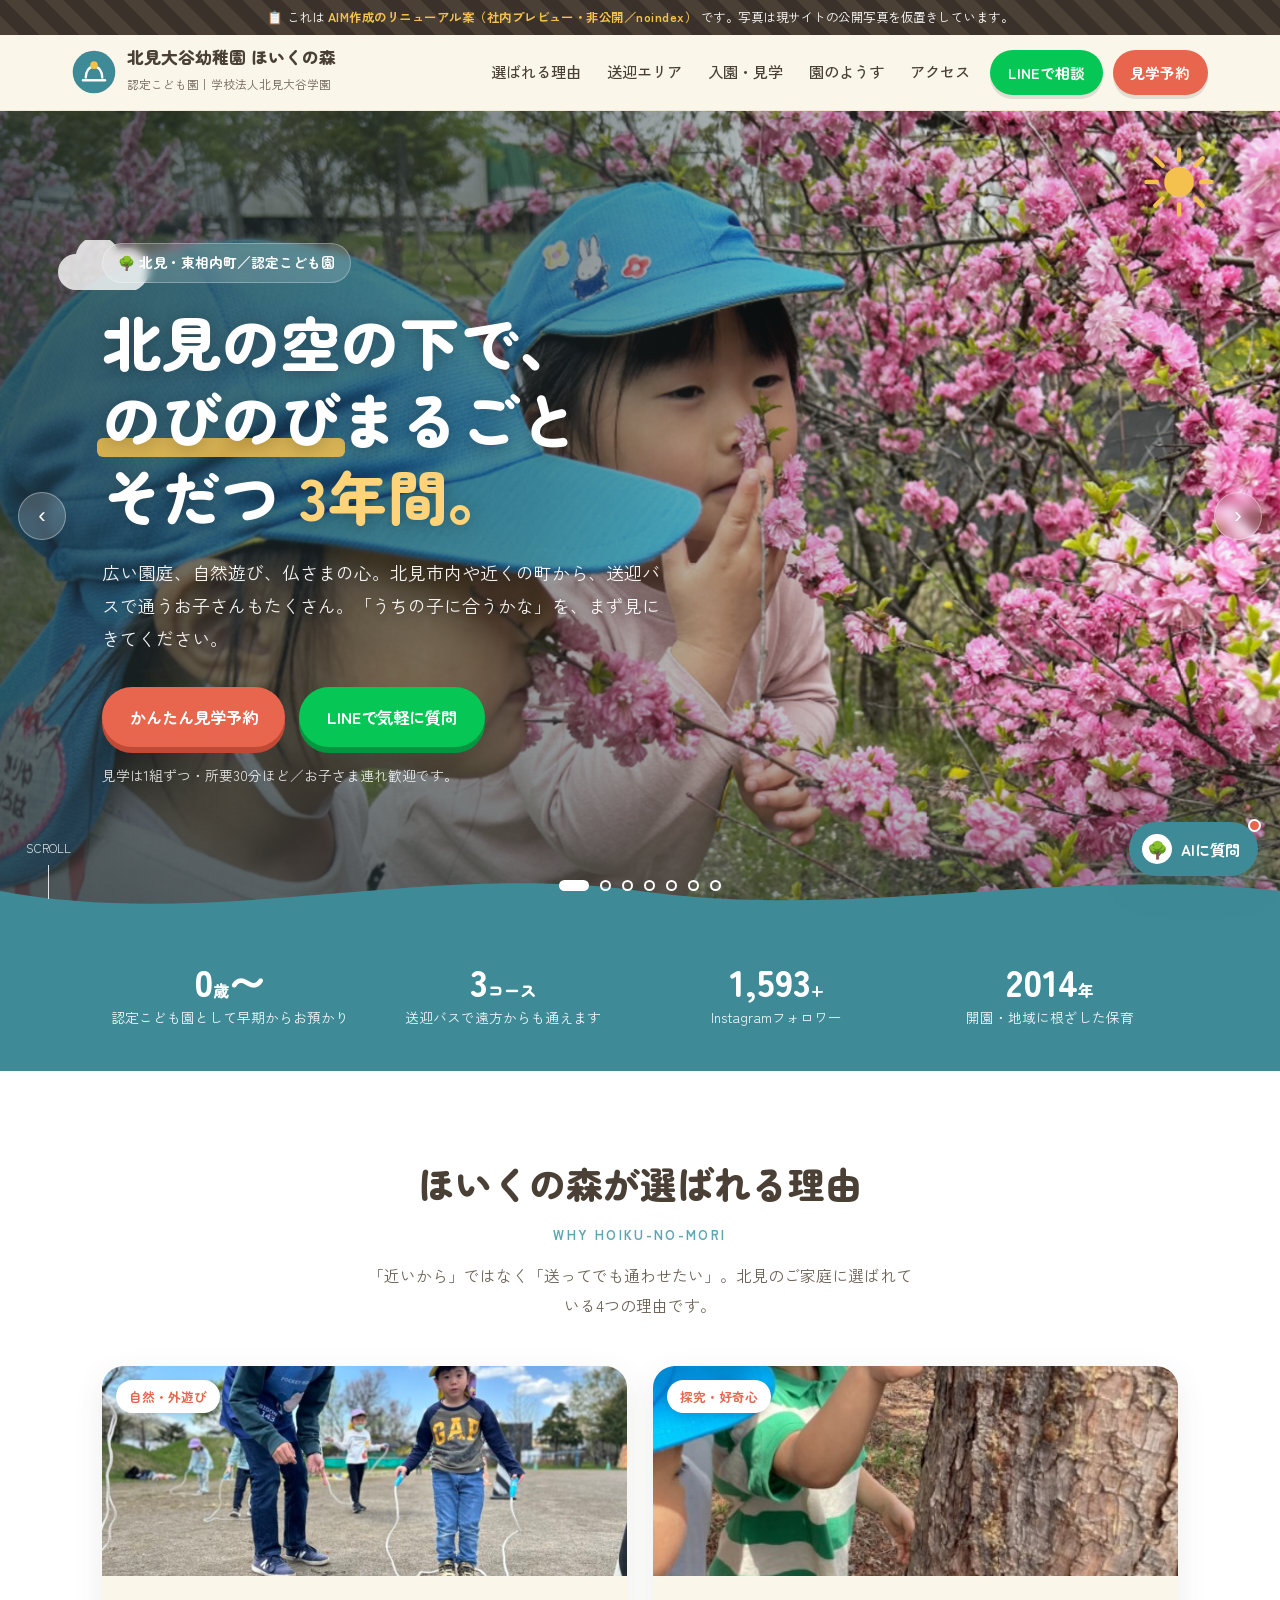
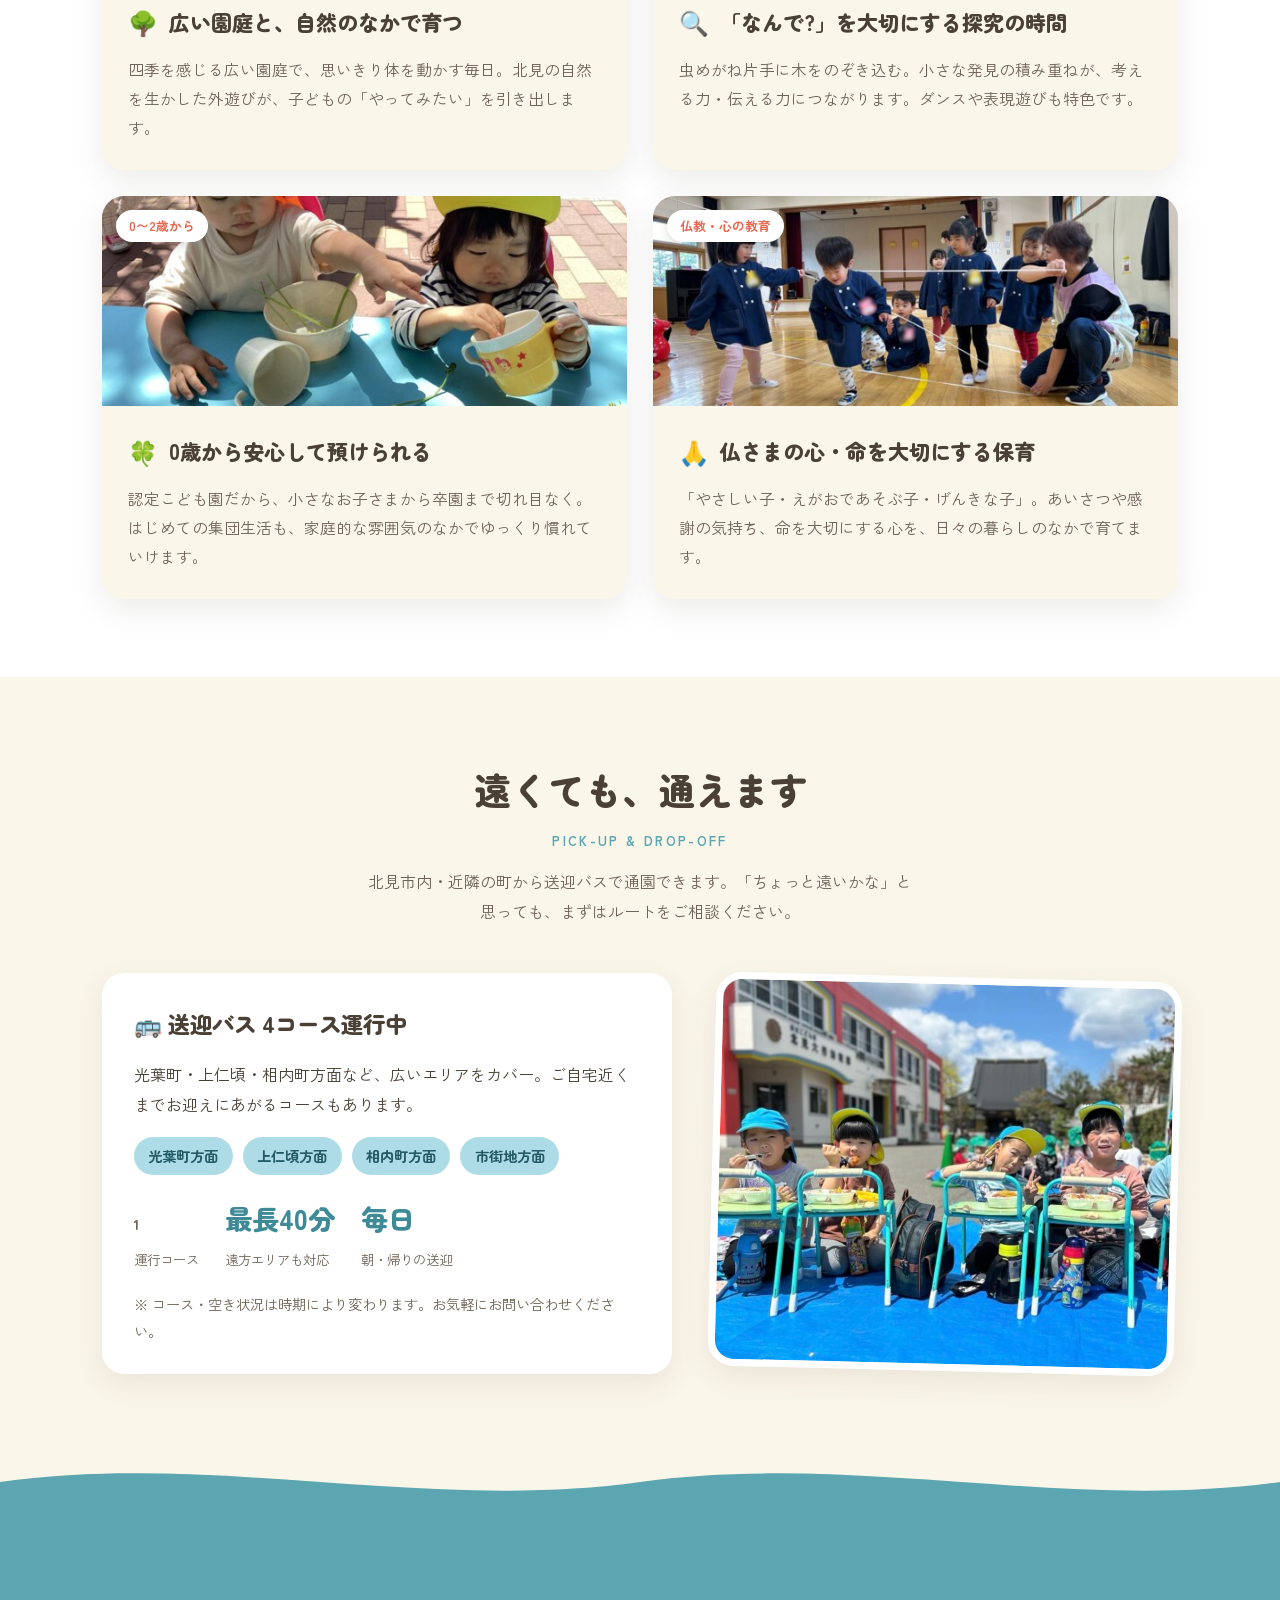
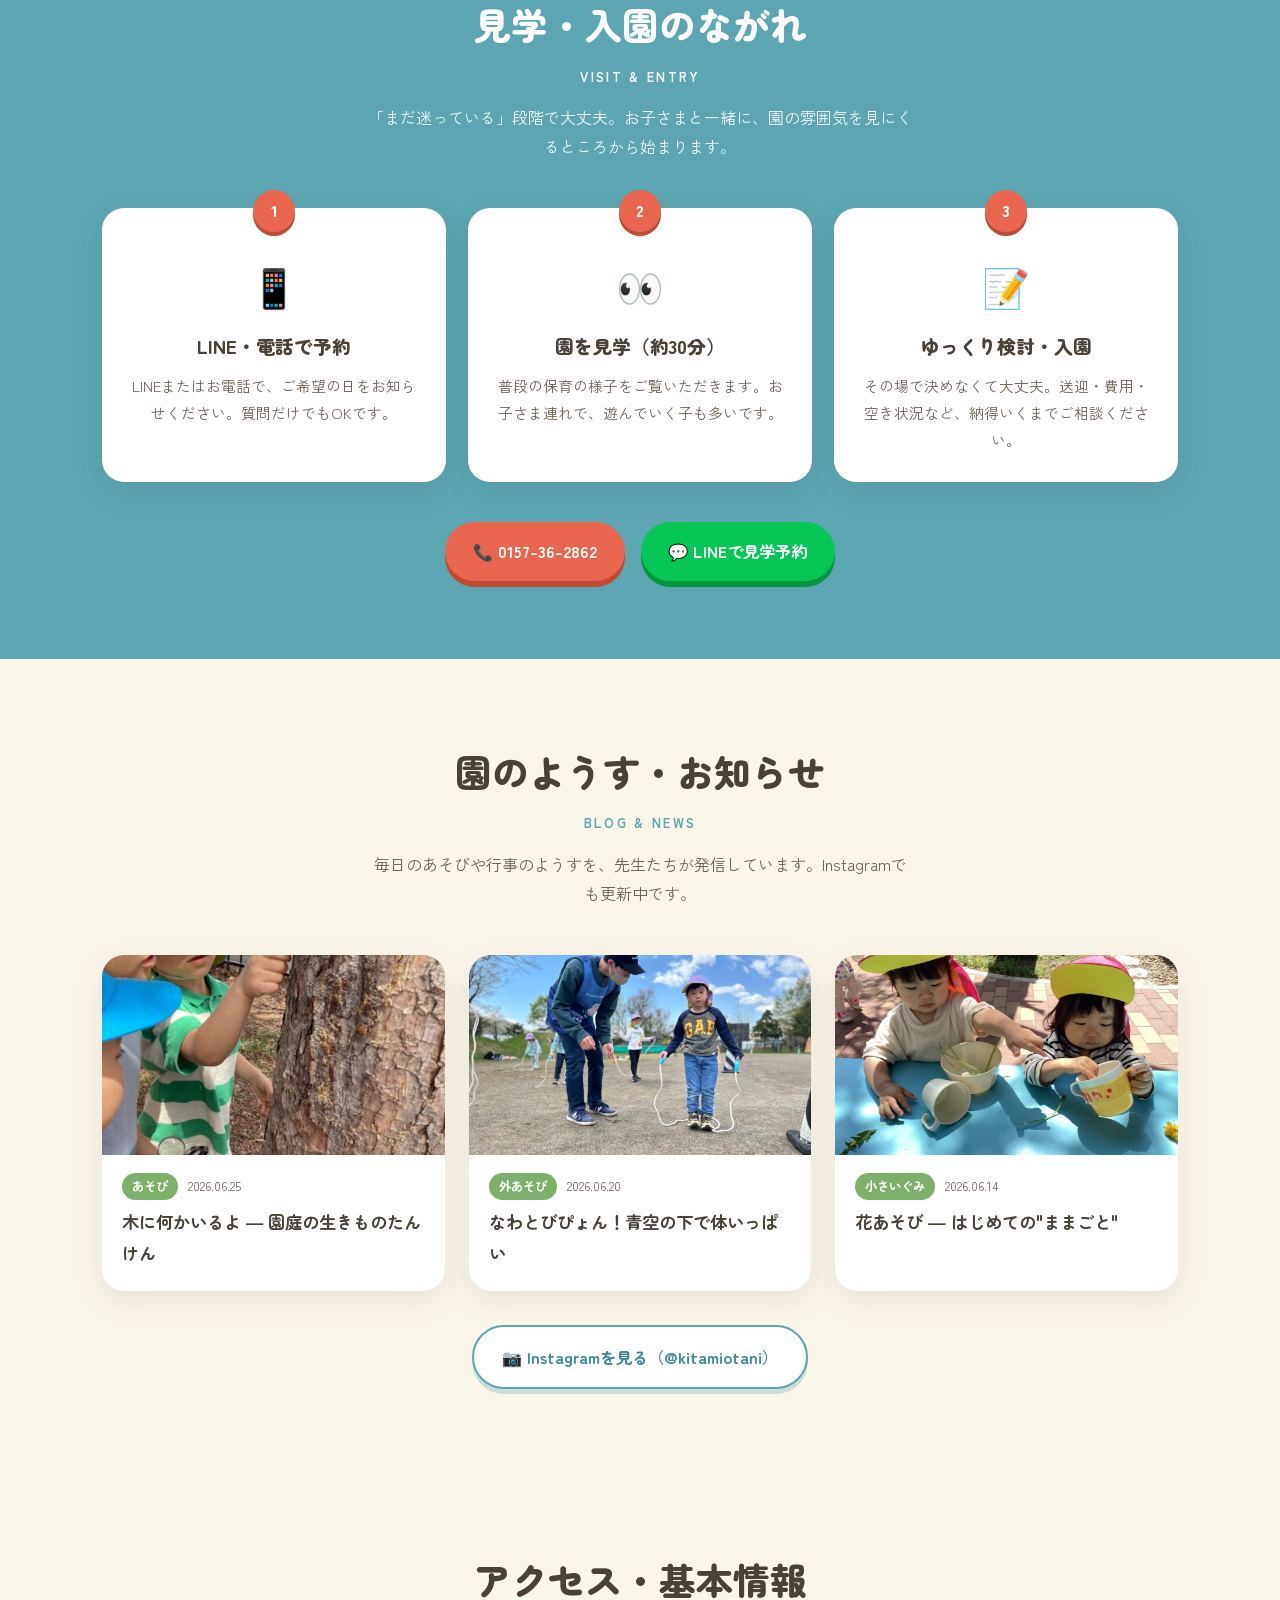
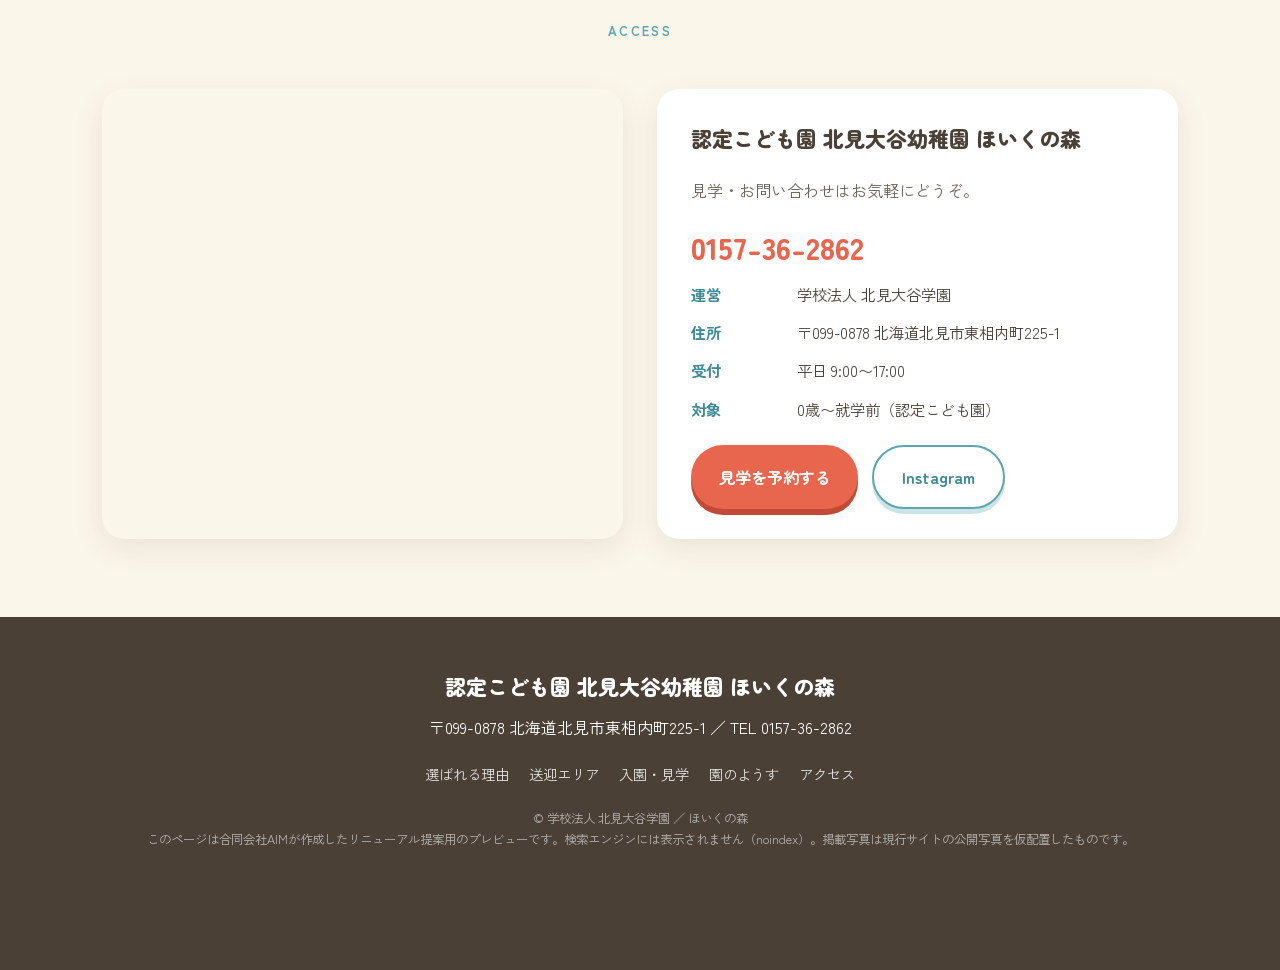
==== commit 74b65232: "feat: AIチャット(RAGデモ)追加＋ヒーローに先生写真3枚を追加(全7枚)" ====
--- a/index.html
+++ b/index.html
@@ -116,7 +116,7 @@
 .hero-arrow:hover{background:rgba(255,255,255,.34)}
 .hero-arrow.prev{left:18px}.hero-arrow.next{right:18px}
 @media(max-width:860px){.hero-arrow{display:none}}
-.hero-scrolldown{position:absolute;z-index:4;bottom:22px;right:26px;color:#fff;font-size:.74rem;display:flex;flex-direction:column;align-items:center;gap:6px;opacity:.85}
+.hero-scrolldown{position:absolute;z-index:4;bottom:22px;left:26px;color:#fff;font-size:.74rem;display:flex;flex-direction:column;align-items:center;gap:6px;opacity:.85}
 .hero-scrolldown .line{width:1px;height:34px;background:#fff;position:relative;overflow:hidden}
 .hero-scrolldown .line::after{content:"";position:absolute;top:-34px;left:0;width:1px;height:34px;background:var(--sun);animation:scrolldn 1.8s ease-in-out infinite}
 @keyframes scrolldn{0%{top:-34px}60%,100%{top:34px}}
@@ -256,6 +256,40 @@
 .hero-copy>*:nth-child(4){animation-delay:.7s}
 .hero-copy>*:nth-child(5){animation-delay:.85s}
 @keyframes heroIn{to{opacity:1;transform:none}}
+
+/* ===== AI chat widget (demo: 園ドキュメントからの検索回答・クライアント側・APIキー不要) ===== */
+.chat-launch{position:fixed;right:22px;bottom:24px;z-index:70;display:flex;align-items:center;gap:9px;background:var(--teal);color:#fff;border:none;cursor:pointer;padding:12px 18px 12px 13px;border-radius:999px;font-family:"Zen Maru Gothic";font-weight:700;font-size:.96rem;box-shadow:0 12px 28px rgba(62,138,150,.42);transition:transform .2s}
+.chat-launch:hover{transform:translateY(-3px)}
+.chat-launch .ava{width:30px;height:30px;border-radius:50%;background:#fff;display:grid;place-content:center;font-size:1.05rem}
+.chat-launch .pulse{position:absolute;top:-3px;right:-3px;width:13px;height:13px;background:var(--coral);border-radius:50%;border:2px solid #fff;animation:bob 2s ease-in-out infinite}
+@media(max-width:860px){.chat-launch{bottom:74px;right:13px;padding:11px 15px}.chat-launch .label{display:none}}
+.chat-panel{position:fixed;right:22px;bottom:24px;z-index:80;width:372px;max-width:calc(100vw - 28px);height:566px;max-height:calc(100vh - 40px);background:#fff;border-radius:24px;box-shadow:0 26px 64px rgba(74,64,54,.32);display:flex;flex-direction:column;overflow:hidden;opacity:0;transform:translateY(20px) scale(.98);pointer-events:none;transition:opacity .25s,transform .25s}
+.chat-panel.open{opacity:1;transform:none;pointer-events:auto}
+@media(max-width:860px){.chat-panel{right:8px;left:8px;bottom:8px;width:auto;height:calc(100vh - 16px)}}
+.chat-head{background:var(--teal);color:#fff;padding:15px 18px;display:flex;align-items:center;gap:12px}
+.chat-head .ava{width:40px;height:40px;border-radius:50%;background:#fff;display:grid;place-content:center;font-size:1.3rem;flex:none}
+.chat-head b{font-family:"Zen Maru Gothic";font-size:1rem;display:block;line-height:1.3}
+.chat-head .sub{font-size:.73rem;opacity:.92}
+.chat-head .x{margin-left:auto;background:rgba(255,255,255,.2);border:none;color:#fff;width:30px;height:30px;border-radius:50%;cursor:pointer;font-size:1.05rem;line-height:1}
+.chat-body{flex:1;overflow-y:auto;padding:18px 16px;background:var(--cream);display:flex;flex-direction:column;gap:12px}
+.msg{max-width:86%;padding:11px 15px;border-radius:18px;font-size:.92rem;line-height:1.75;white-space:pre-line}
+.msg.bot{background:#fff;color:var(--ink);align-self:flex-start;border-bottom-left-radius:6px;box-shadow:0 3px 10px rgba(74,64,54,.07)}
+.msg.user{background:var(--teal);color:#fff;align-self:flex-end;border-bottom-right-radius:6px}
+.msg .src{display:inline-block;margin-top:8px;font-size:.7rem;color:var(--ink-soft);background:var(--cream-deep);border-radius:999px;padding:.15em .85em}
+.msg .ina{display:inline-flex;align-items:center;margin-top:10px;margin-right:6px;gap:.3em;background:var(--coral);color:#fff;font-family:"Zen Maru Gothic";font-weight:700;font-size:.82rem;padding:.5em 1em;border-radius:999px;text-decoration:none}
+.msg .ina.line{background:#06C755}
+.typing{align-self:flex-start;background:#fff;border-radius:18px;padding:13px 16px;box-shadow:0 3px 10px rgba(74,64,54,.07);display:flex;gap:5px}
+.typing span{width:7px;height:7px;border-radius:50%;background:var(--teal-light);animation:blink 1.2s infinite}
+.typing span:nth-child(2){animation-delay:.2s}.typing span:nth-child(3){animation-delay:.4s}
+@keyframes blink{0%,60%,100%{opacity:.3}30%{opacity:1}}
+.chat-chips{display:flex;flex-wrap:wrap;gap:8px;padding:0 16px 10px;background:var(--cream)}
+.chat-chips button{background:#fff;border:1px solid var(--cream-deep);color:var(--teal);font-family:"Zen Maru Gothic";font-weight:700;font-size:.79rem;padding:.45em 1em;border-radius:999px;cursor:pointer;transition:background .15s}
+.chat-chips button:hover{background:var(--sky)}
+.chat-input{display:flex;gap:8px;padding:11px 12px;border-top:1px solid var(--cream-deep);background:#fff}
+.chat-input input{flex:1;border:1.5px solid var(--cream-deep);border-radius:999px;padding:.6em 1em;font-family:inherit;font-size:.92rem;outline:none}
+.chat-input input:focus{border-color:var(--teal-light)}
+.chat-input button{background:var(--teal);color:#fff;border:none;width:42px;height:42px;border-radius:50%;cursor:pointer;font-size:1.05rem;flex:none}
+.chat-note{font-size:.66rem;color:var(--ink-soft);text-align:center;padding:0 12px 9px;background:#fff;line-height:1.5}
 
 @media(prefers-reduced-motion:reduce){
   *{animation:none!important;transition:none!important}
@@ -297,8 +331,11 @@
 <section class="hero" id="top">
   <div class="hero-slider" id="slider">
     <div class="slide is-active" data-bg="assets/photos/kvbg.png"><div class="kb"></div></div>
+    <div class="slide" data-bg="assets/photos/staff_costume.jpg"><div class="kb"></div></div>
     <div class="slide" data-bg="assets/photos/571aa6d8-fa3e-4b47-8edc-5038ca798599-1.jpg"><div class="kb"></div></div>
+    <div class="slide" data-bg="assets/photos/staff_apron4.jpg"><div class="kb"></div></div>
     <div class="slide" data-bg="assets/photos/img_9525.jpg"><div class="kb"></div></div>
+    <div class="slide" data-bg="assets/photos/staff_apron3.jpg"><div class="kb"></div></div>
     <div class="slide" data-bg="assets/photos/img_9206.jpg"><div class="kb"></div></div>
   </div>
   <div class="hero-scrim"></div>
@@ -520,6 +557,25 @@
     </small>
   </div>
 </footer>
+
+<!-- AI chat (demo: RAG over園 docs) -->
+<button class="chat-launch" id="chatLaunch" aria-label="AIガイドに質問する">
+  <span class="ava">🌳</span><span class="label">AIに質問</span><span class="pulse"></span>
+</button>
+<div class="chat-panel" id="chatPanel" role="dialog" aria-label="ほいくの森 AIガイド">
+  <div class="chat-head">
+    <span class="ava">🌳</span>
+    <div><b>ほいくの森 AIガイド</b><span class="sub">園の情報をもとにお答えします</span></div>
+    <button class="x" id="chatClose" aria-label="閉じる">✕</button>
+  </div>
+  <div class="chat-body" id="chatBody"></div>
+  <div class="chat-chips" id="chatChips"></div>
+  <div class="chat-input">
+    <input id="chatInput" type="text" placeholder="例：送迎バスは来ますか？" autocomplete="off">
+    <button id="chatSend" aria-label="送信">➤</button>
+  </div>
+  <div class="chat-note">＊これはデモです。AIが園の公開情報をもとに回答します。正確な内容は最終的にお電話でご確認ください。</div>
+</div>
 
 <!-- mobile sticky CTA -->
 <div class="sticky-cta">
@@ -592,5 +648,76 @@
 })();
 </script>
 
+<script>
+/* ===== AI chat demo: 園ドキュメントからの検索回答（RAGの考え方を再現／APIキー不要） ===== */
+(function(){
+  var KB=[
+    {k:['見学','予約','申し込み','申込','体験','見たい','行きたい','参加'],t:'見学・入園のながれ',
+     a:'見学はいつでも歓迎です。1組ずつ・所要30分ほどで、普段の保育の様子をご覧いただけます。お子さま連れで大丈夫です。\nご予約はお電話（0157-36-2862／平日9:00〜17:00）かLINEからどうぞ。その場で入園を決める必要はありません。',
+     cta:[{t:'見学を予約',href:'#steps'},{t:'LINEで相談',href:'#steps',line:true}]},
+    {k:['送迎','バス','遠い','遠方','通える','ルート','コース','送り迎え','光葉','上仁頃','相内','市街','距離'],t:'送迎エリア',
+     a:'送迎バスを4コース運行しています（光葉町・上仁頃・相内町・市街地方面など）。最長40分ほどのエリアまで、ご自宅近くまでお迎えにあがるコースもあります。\n北見は冬の送り迎えが大変なので、遠方の方にも好評です。コース・空き状況は時期で変わるため、一度ご相談ください。',
+     cta:[{t:'送迎を相談する',href:'#steps'}]},
+    {k:['0歳','0さい','ゼロ歳','1歳','2歳','3歳','赤ちゃん','何歳','年齢','いくつから','乳児','小さい','対象'],t:'選ばれる理由（0〜2歳から）',
+     a:'認定こども園なので、0歳から就学前まで通えます。はじめての集団生活も、家庭的な雰囲気のなかでゆっくり慣れていけます。\n0〜2歳は枠が限られるため、早めの見学・ご相談がおすすめです。',
+     cta:[{t:'見学を予約',href:'#steps'}]},
+    {k:['費用','料金','保育料','いくら','お金','月謝','値段','無償'],t:'よくある質問',
+     a:'保育料は、お子さまの年齢・ご家庭の認定区分・時期によって変わります。正確な金額は個別にご案内していますので、お気軽にお問い合わせください。',
+     cta:[{t:'電話で聞く',href:'tel:0157-36-2862'}]},
+    {k:['場所','住所','どこ','地図','アクセス','行き方','駐車'],t:'アクセス',
+     a:'認定こども園 北見大谷幼稚園 ほいくの森\n〒099-0878 北海道北見市東相内町225-1\nTEL 0157-36-2862（平日9:00〜17:00）',
+     cta:[{t:'地図を見る',href:'#access'}]},
+    {k:['預かり','延長','共働き','働い','仕事','フルタイム','時間','何時'],t:'よくある質問',
+     a:'認定こども園として保育に対応しています。預かりの時間や利用条件はご家庭の認定区分によって変わりますので、働き方に合わせてご相談ください。',
+     cta:[{t:'相談する',href:'#steps'}]},
+    {k:['特色','特徴','どんな','教育','方針','自然','遊び','ダンス','仏教','給食','食事','メリット','強み','保育内容'],t:'選ばれる理由',
+     a:'ほいくの森の特色は、①広い園庭での自然遊び ②「なんで？」を大切にする探究やダンスなどの表現遊び ③仏さまの心・命を大切にする保育 ④給食 です。\n「やさしい子・えがおであそぶ子・げんきな子」を目指しています。',
+     cta:[{t:'見学で確かめる',href:'#steps'}]},
+    {k:['電話','でんわ','tel','連絡','問い合わせ','問合せ','コンタクト'],t:'アクセス',
+     a:'お電話：0157-36-2862（平日9:00〜17:00）\nLINEやInstagram（@kitamiotani）でもご連絡いただけます。',
+     cta:[{t:'電話する',href:'tel:0157-36-2862'},{t:'LINE',href:'#steps',line:true}]},
+    {k:['インスタ','instagram','sns','写真','ようす','様子','ブログ','普段'],t:'園のようす・お知らせ',
+     a:'日々のあそびや行事のようすは、Instagram（@kitamiotani）で発信しています。ぜひのぞいてみてください。',
+     cta:[{t:'Instagramを見る',href:'https://www.instagram.com/kitamiotani/'}]}
+  ];
+  var FALLBACK={t:null,a:'ごめんなさい、その内容はこの場でお答えしきれないかもしれません。\nお電話（0157-36-2862／平日9:00〜17:00）かLINEで直接おたずねください。見学のご予約も承っています。',
+    cta:[{t:'見学を予約',href:'#steps'},{t:'電話する',href:'tel:0157-36-2862'}]};
+  var CHIPS=['見学を予約したい','送迎バスは来る？','0歳から預けられる？','費用は？','場所・電話は？','園の特色は？'];
+
+  var panel=document.getElementById('chatPanel'),body=document.getElementById('chatBody'),chips=document.getElementById('chatChips'),input=document.getElementById('chatInput');
+  function norm(s){return (s||'').toLowerCase().replace(/[\s　・、。！？!?,.]/g,'')}
+  function retrieve(q){
+    var n=norm(q),best=null,score=0;
+    KB.forEach(function(e){var sc=0;e.k.forEach(function(kw){if(n.indexOf(norm(kw))>=0)sc++});if(sc>score){score=sc;best=e}});
+    return score>0?best:FALLBACK;
+  }
+  function el(tag,cls){var d=document.createElement(tag);if(cls)d.className=cls;return d}
+  function addUser(t){var m=el('div','msg user');m.textContent=t;body.appendChild(m);scroll()}
+  function addBot(e){
+    var m=el('div','msg bot');m.appendChild(document.createTextNode(e.a));
+    if(e.t){m.appendChild(document.createElement('br'));var s=el('span','src');s.textContent='出典: '+e.t;m.appendChild(s)}
+    (e.cta||[]).forEach(function(c){
+      m.appendChild(document.createElement('br'));
+      var a=el('a','ina'+(c.line?' line':''));a.href=c.href;a.textContent=(c.line?'💬 ':'')+c.t;
+      if(/^https?:/.test(c.href))a.target='_blank';
+      a.addEventListener('click',function(){if(c.href.charAt(0)==='#')close()});
+      m.appendChild(a);
+    });
+    body.appendChild(m);scroll();
+  }
+  function typing(){var t=el('div','typing');t.innerHTML='<span></span><span></span><span></span>';body.appendChild(t);scroll();return t}
+  function scroll(){body.scrollTop=body.scrollHeight}
+  function ask(q){addUser(q);var t=typing();setTimeout(function(){t.remove();addBot(retrieve(q))},620)}
+  function renderChips(){chips.innerHTML='';CHIPS.forEach(function(c){var b=document.createElement('button');b.textContent=c;b.addEventListener('click',function(){ask(c)});chips.appendChild(b)})}
+  function open(){panel.classList.add('open');if(!body.childElementCount){addBot({a:'こんにちは！ほいくの森のAIガイドです🌳\n見学・送迎・費用・対象年齢など、園のことをお答えします。下のボタンか、自由に入力してください。'});renderChips()}setTimeout(function(){input.focus()},200)}
+  function close(){panel.classList.remove('open')}
+  function send(){var v=input.value.trim();if(!v)return;input.value='';ask(v)}
+  document.getElementById('chatLaunch').addEventListener('click',function(){panel.classList.contains('open')?close():open()});
+  document.getElementById('chatClose').addEventListener('click',close);
+  document.getElementById('chatSend').addEventListener('click',send);
+  input.addEventListener('keydown',function(e){if(e.key==='Enter')send()});
+})();
+</script>
+
 </body>
 </html>
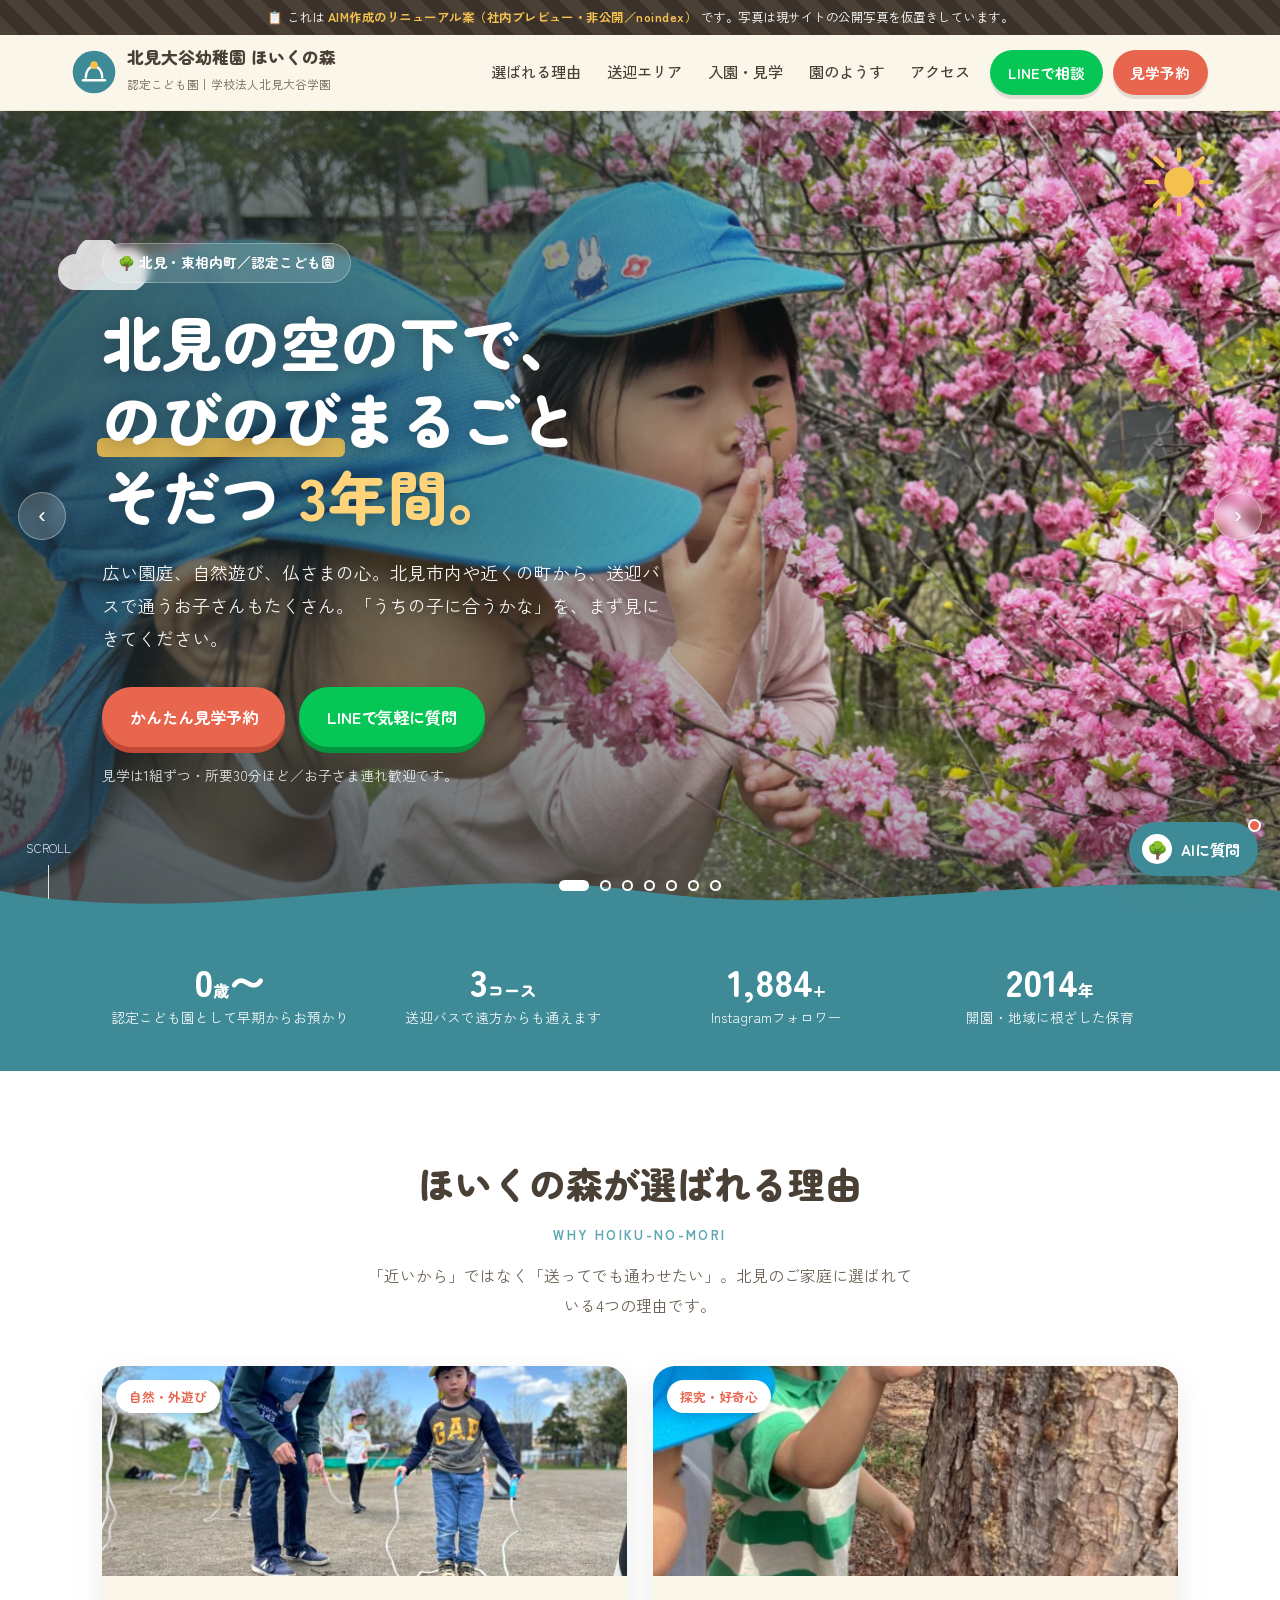
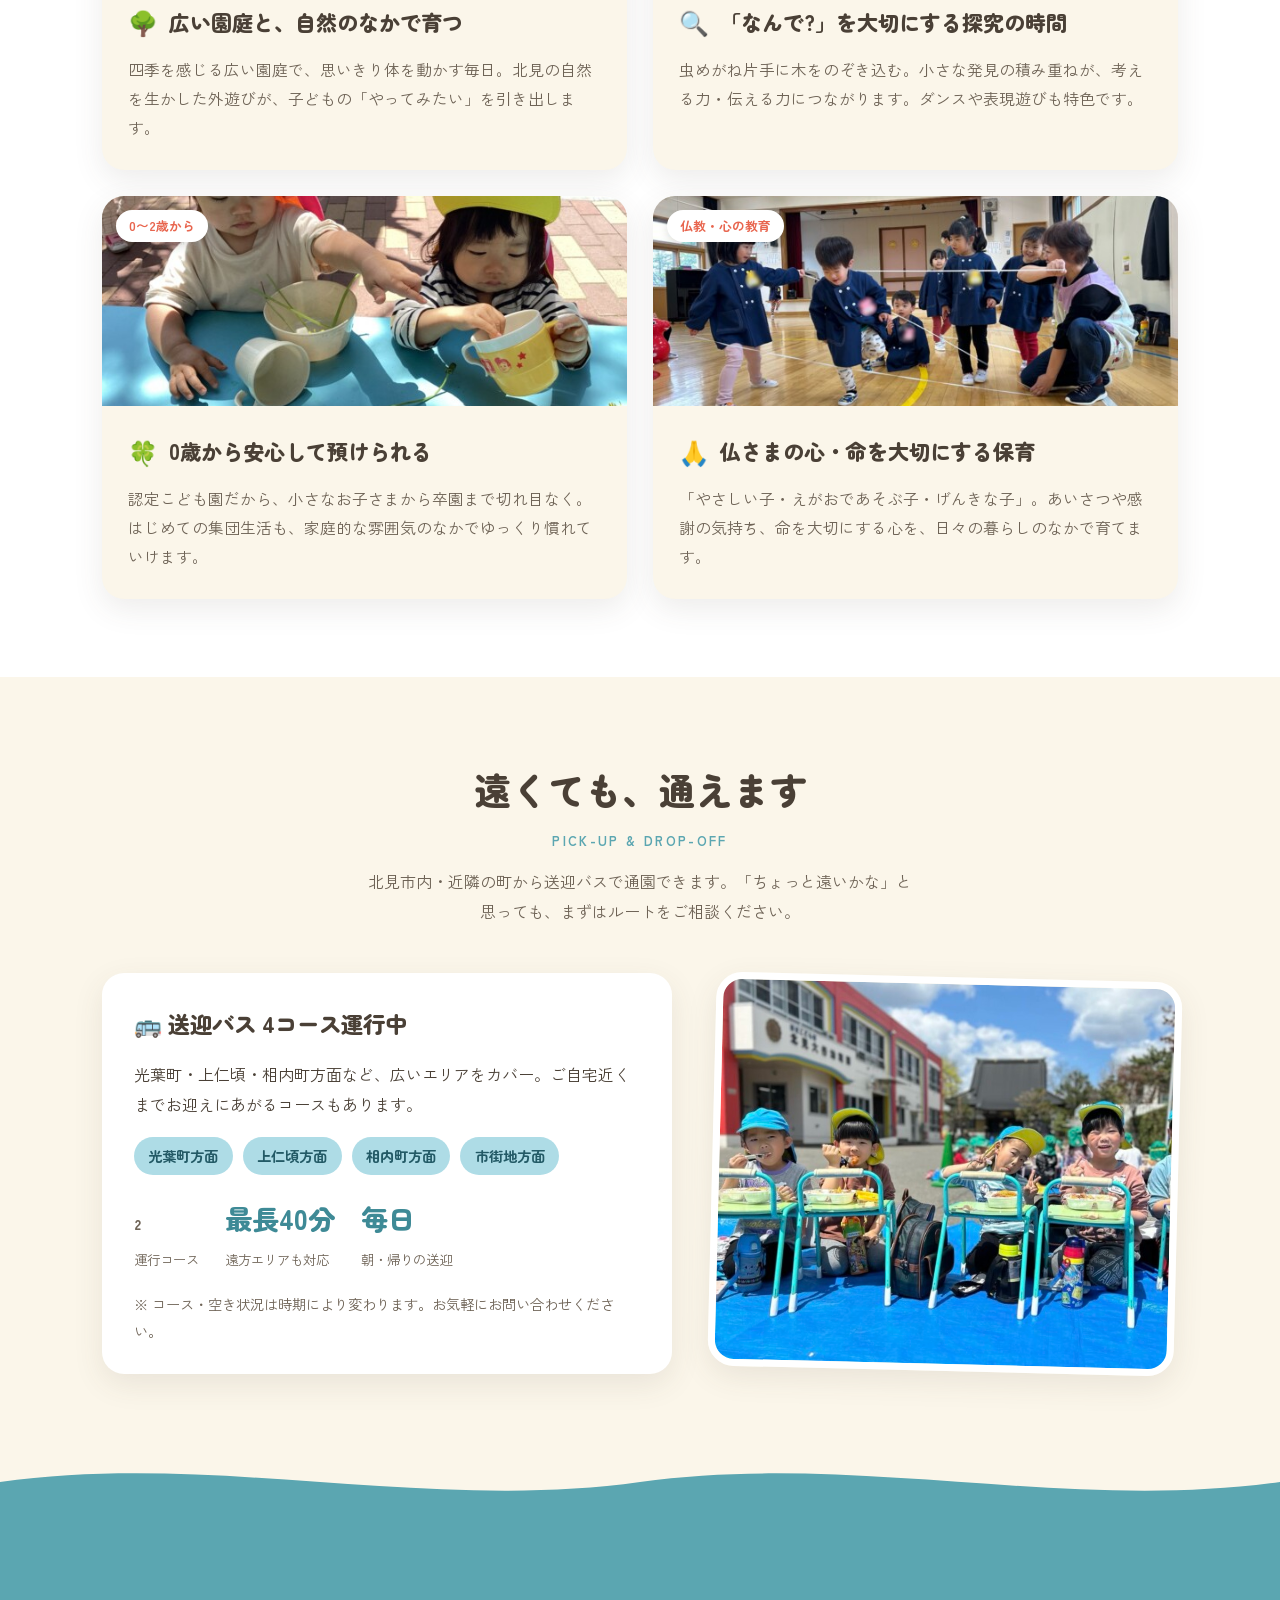
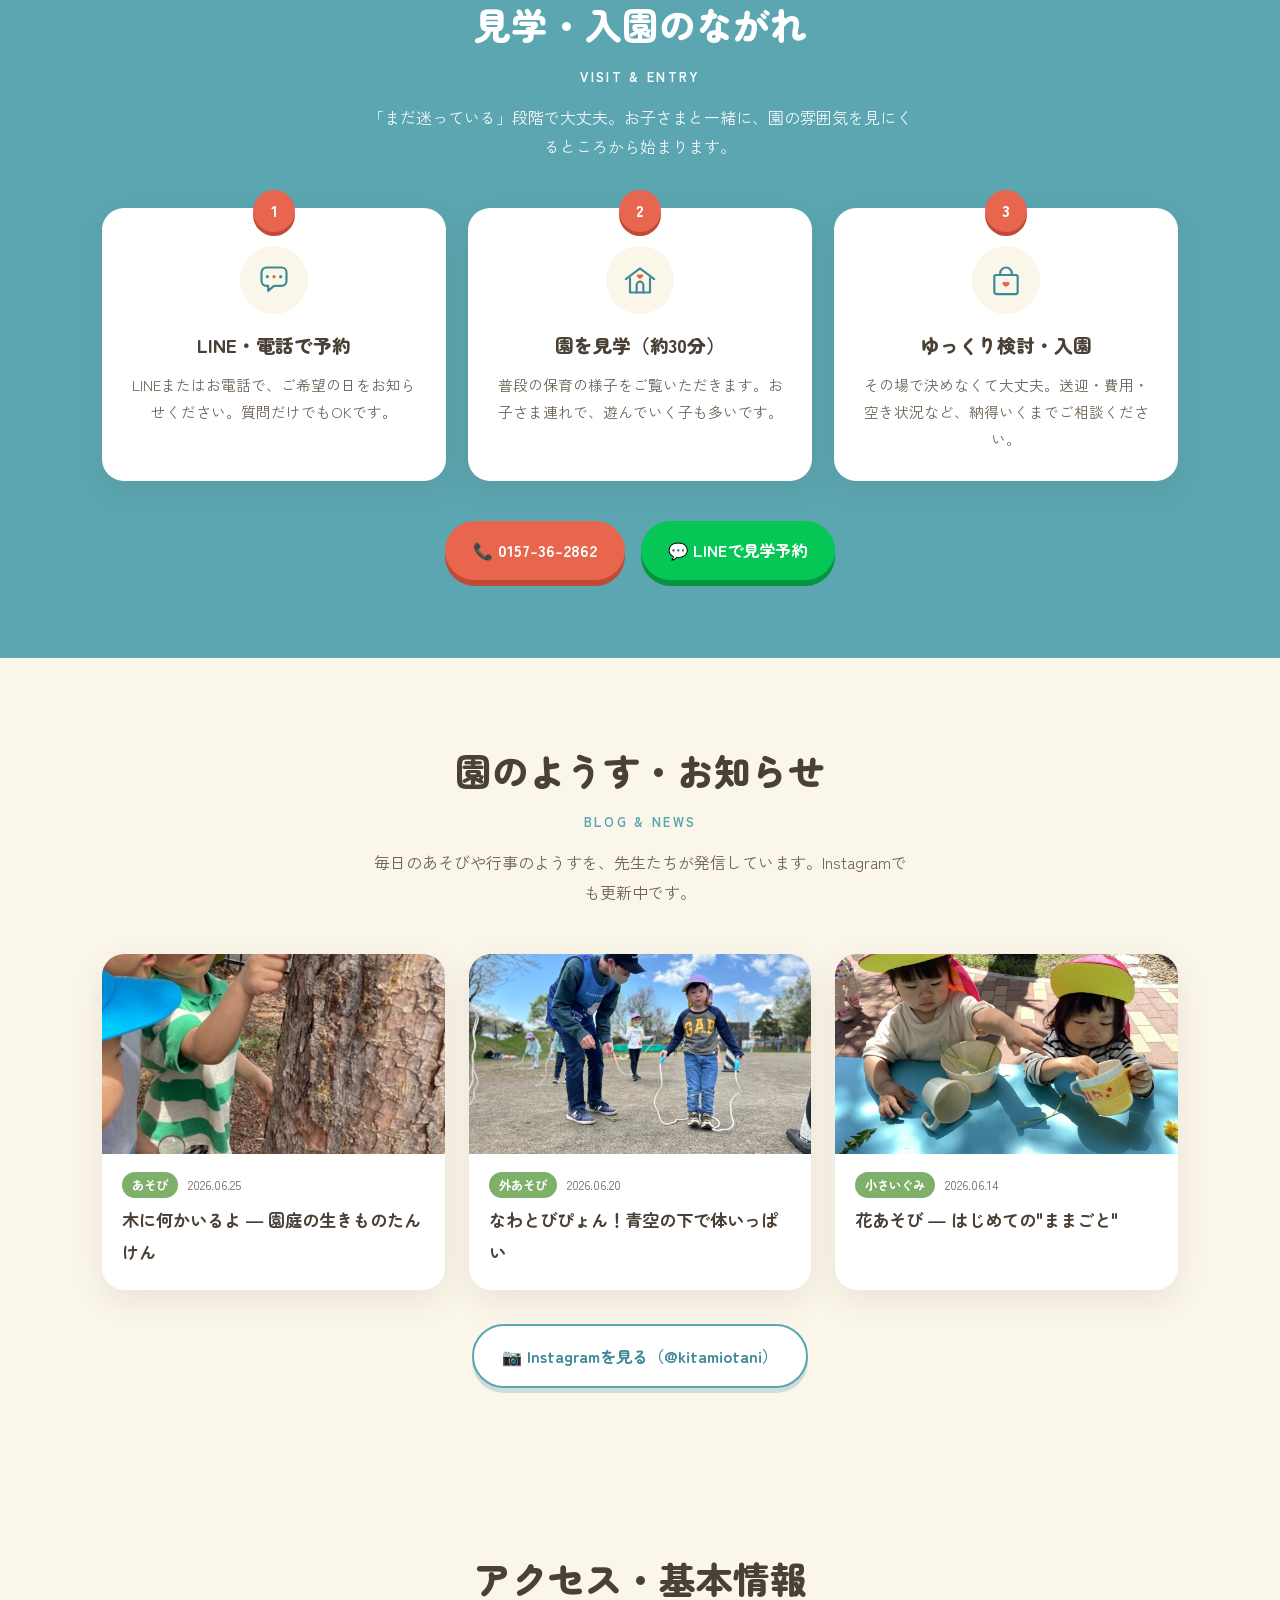
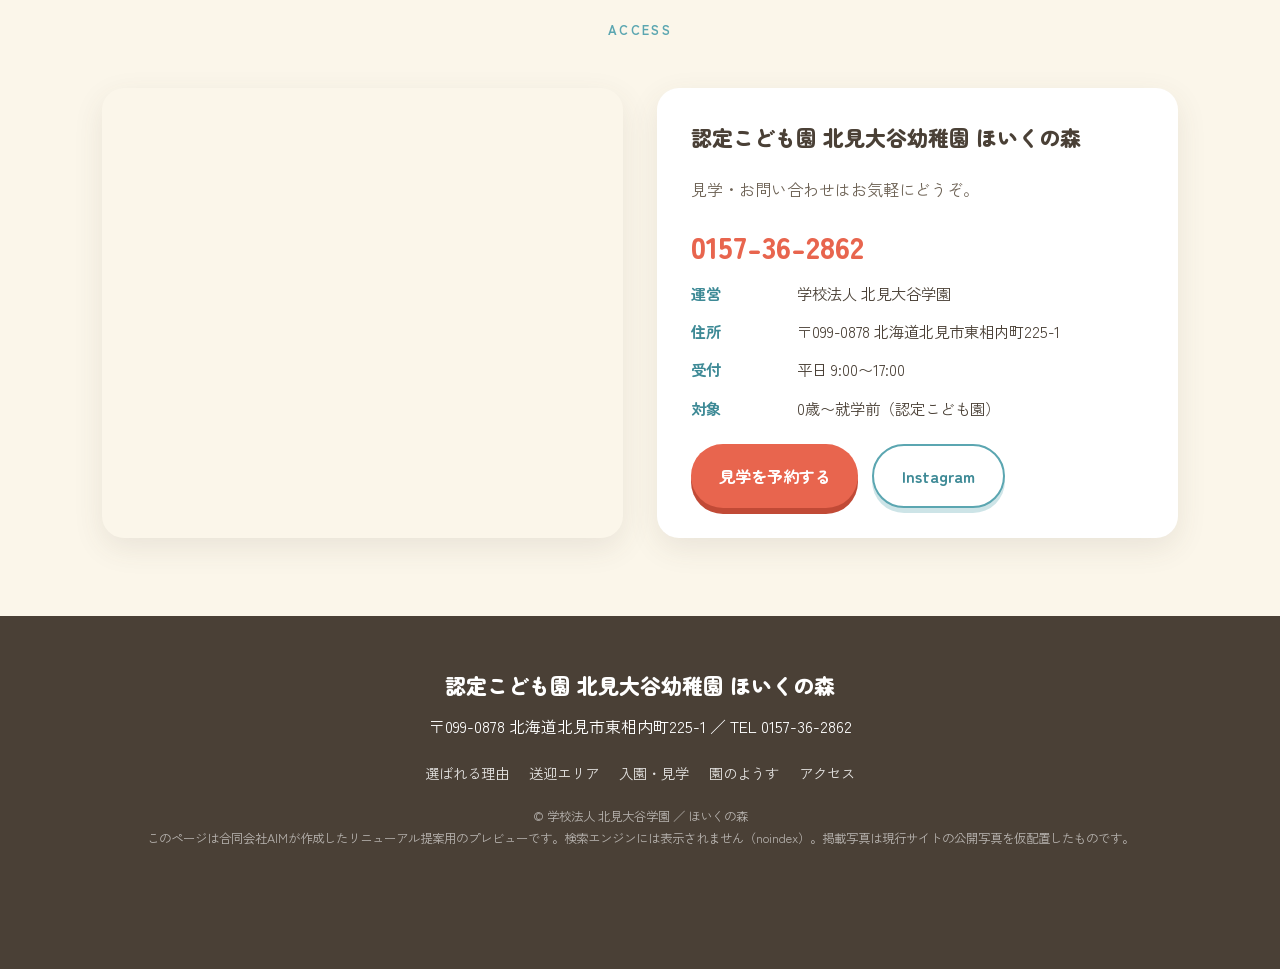
==== commit e86a478f: "feat: ステップアイコンをライン系SVG化(AI臭除去)＋SEO構造化データ/最適化title・meta追加＋SERP試作" ====
--- a/index.html
+++ b/index.html
@@ -3,8 +3,60 @@
 <head>
 <meta charset="UTF-8">
 <meta name="viewport" content="width=device-width, initial-scale=1.0">
+<!-- ▼ SEO試作: 本番ではこの noindex を外す（プレビュー中のみ検索除外） -->
 <meta name="robots" content="noindex, nofollow">
-<title>認定こども園 北見大谷幼稚園 ほいくの森｜リニューアル案（プレビュー）</title>
+<!-- 検索結果に出すタイトル/説明（「北見 幼稚園」「北見 こども園」を狙う） -->
+<title>北見の認定こども園 ほいくの森（北見大谷幼稚園）｜見学受付中</title>
+<meta name="description" content="北見市東相内の認定こども園「ほいくの森」。0歳から就学前まで、広い園庭での自然遊びと仏さまの心を大切にした保育。北見市内・近隣の町から送迎バスで通えます。見学はお電話・LINEで受付中。">
+<link rel="canonical" href="https://kitami-otani.com/">
+<meta property="og:type" content="website">
+<meta property="og:site_name" content="認定こども園 北見大谷幼稚園 ほいくの森">
+<meta property="og:title" content="北見の認定こども園 ほいくの森｜0歳から・送迎バス・見学受付中">
+<meta property="og:description" content="北見市東相内の認定こども園。広い園庭での自然遊びと仏さまの心。北見市内・近隣の町から送迎バスで通えます。見学はお電話・LINEで受付中。">
+<meta property="og:url" content="https://kitami-otani.com/">
+<meta property="og:image" content="https://kitami-otani.com/ogp.jpg">
+<meta name="format-detection" content="telephone=no">
+<!-- 構造化データ（Google「リッチリザルト テスト」で検証可。ローカルSEO/MEO連動） -->
+<script type="application/ld+json">
+{
+  "@context": "https://schema.org",
+  "@type": "Preschool",
+  "name": "認定こども園 北見大谷幼稚園 ほいくの森",
+  "alternateName": ["北見大谷幼稚園", "ほいくの森", "北見 認定こども園 ほいくの森"],
+  "description": "北海道北見市東相内の認定こども園。0歳から就学前まで、広い園庭での自然遊びと仏さまの心を大切にした保育を行っています。北見市内・近隣の町から送迎バスで通えます。",
+  "url": "https://kitami-otani.com/",
+  "telephone": "+81-157-36-2862",
+  "image": "https://kitami-otani.com/ogp.jpg",
+  "address": {
+    "@type": "PostalAddress",
+    "postalCode": "099-0878",
+    "addressRegion": "北海道",
+    "addressLocality": "北見市",
+    "streetAddress": "東相内町225-1",
+    "addressCountry": "JP"
+  },
+  "areaServed": ["北見市", "置戸町", "訓子府町", "端野"],
+  "openingHoursSpecification": {
+    "@type": "OpeningHoursSpecification",
+    "dayOfWeek": ["Monday","Tuesday","Wednesday","Thursday","Friday"],
+    "opens": "09:00",
+    "closes": "17:00"
+  },
+  "sameAs": ["https://www.instagram.com/kitamiotani/"]
+}
+</script>
+<script type="application/ld+json">
+{
+  "@context": "https://schema.org",
+  "@type": "FAQPage",
+  "mainEntity": [
+    {"@type":"Question","name":"幼稚園・保育園・認定こども園の違いは？","acceptedAnswer":{"@type":"Answer","text":"認定こども園は幼稚園と保育園の機能をあわせ持ち、0歳から就学前まで通えます。共働きのご家庭もそうでないご家庭も利用できます。"}},
+    {"@type":"Question","name":"0歳から預けられますか？","acceptedAnswer":{"@type":"Answer","text":"はい。認定こども園のため0歳から就学前までお預かりします。0〜2歳は枠が限られるため早めのご相談がおすすめです。"}},
+    {"@type":"Question","name":"送迎バスはありますか？","acceptedAnswer":{"@type":"Answer","text":"4コースの送迎バスを運行しています。北見市内・近隣の町から、ご自宅近くまでお迎えにあがるコースもあります。"}},
+    {"@type":"Question","name":"見学はできますか？","acceptedAnswer":{"@type":"Answer","text":"はい。1組ずつ・所要30分ほどで見学いただけます。お電話（0157-36-2862）またはLINEでご予約ください。"}}
+  ]
+}
+</script>
 <link rel="preconnect" href="https://fonts.googleapis.com">
 <link rel="preconnect" href="https://fonts.gstatic.com" crossorigin>
 <link href="https://fonts.googleapis.com/css2?family=Zen+Maru+Gothic:wght@500;700;900&family=Zen+Kaku+Gothic+New:wght@400;500;700&display=swap" rel="stylesheet">
@@ -198,7 +250,8 @@
 .step{background:#fff;color:var(--ink);border-radius:var(--radius);padding:32px 26px 28px;text-align:center;box-shadow:var(--shadow);position:relative;transition:transform .25s}
 .step:hover{transform:translateY(-6px)}
 .step .num{position:absolute;top:-18px;left:50%;transform:translateX(-50%);background:var(--coral);color:#fff;font-family:"Zen Maru Gothic";font-weight:900;width:42px;height:42px;border-radius:50%;display:grid;place-content:center;box-shadow:0 4px 0 #c14a36}
-.step .ic{font-size:2.4rem;margin:10px 0 8px}
+.step .ic{margin:6px auto 14px;width:68px;height:68px;border-radius:50%;background:var(--cream);display:flex;align-items:center;justify-content:center}
+.step .ic svg{width:40px;height:40px}
 .step h3{font-size:1.18rem;font-weight:900;margin-bottom:8px}
 .step p{font-size:.92rem;color:var(--ink-soft)}
 .steps-cta{text-align:center;display:flex;gap:16px;justify-content:center;flex-wrap:wrap}
@@ -460,19 +513,19 @@
     <div class="step-grid">
       <div class="step reveal">
         <div class="num">1</div>
-        <div class="ic">📱</div>
+        <div class="ic"><svg viewBox="0 0 48 48" fill="none" stroke="#3E8A96" stroke-width="2.6" stroke-linecap="round" stroke-linejoin="round"><path d="M15 9h18a6 6 0 0 1 6 6v10a6 6 0 0 1-6 6h-9l-7 6v-6h-2a6 6 0 0 1-6-6V15a6 6 0 0 1 6-6z"/><circle cx="16" cy="20" r="1.9" fill="#3E8A96" stroke="none"/><circle cx="24" cy="20" r="1.9" fill="#E8654E" stroke="none"/><circle cx="32" cy="20" r="1.9" fill="#3E8A96" stroke="none"/></svg></div>
         <h3>LINE・電話で予約</h3>
         <p>LINEまたはお電話で、ご希望の日をお知らせください。質問だけでもOKです。</p>
       </div>
       <div class="step reveal d1">
         <div class="num">2</div>
-        <div class="ic">👀</div>
+        <div class="ic"><svg viewBox="0 0 48 48" fill="none" stroke="#3E8A96" stroke-width="2.6" stroke-linecap="round" stroke-linejoin="round"><path d="M7 23 24 10l17 13"/><path d="M12 22v17h24V22"/><path d="M20 39v-9a4 4 0 0 1 8 0v9"/><path d="M24 18c-1-1.5-3.8-1-3.8 1 0 1.7 2.3 2.7 3.8 3.9 1.5-1.2 3.8-2.2 3.8-3.9 0-2-2.8-2.5-3.8-1z" fill="#E8654E" stroke="none"/></svg></div>
         <h3>園を見学（約30分）</h3>
         <p>普段の保育の様子をご覧いただきます。お子さま連れで、遊んでいく子も多いです。</p>
       </div>
       <div class="step reveal d2">
         <div class="num">3</div>
-        <div class="ic">📝</div>
+        <div class="ic"><svg viewBox="0 0 48 48" fill="none" stroke="#3E8A96" stroke-width="2.6" stroke-linecap="round" stroke-linejoin="round"><path d="M12 18h24a2 2 0 0 1 2 2v18a3 3 0 0 1-3 3H13a3 3 0 0 1-3-3V20a2 2 0 0 1 2-2z"/><path d="M17 18v-2a7 7 0 0 1 14 0v2"/><path d="M24 27c-1.1-1.7-4.2-1.1-4.2 1.1 0 1.9 2.6 3 4.2 4.4 1.6-1.4 4.2-2.5 4.2-4.4 0-2.2-3.1-2.8-4.2-1.1z" fill="#E8654E" stroke="none"/></svg></div>
         <h3>ゆっくり検討・入園</h3>
         <p>その場で決めなくて大丈夫。送迎・費用・空き状況など、納得いくまでご相談ください。</p>
       </div>
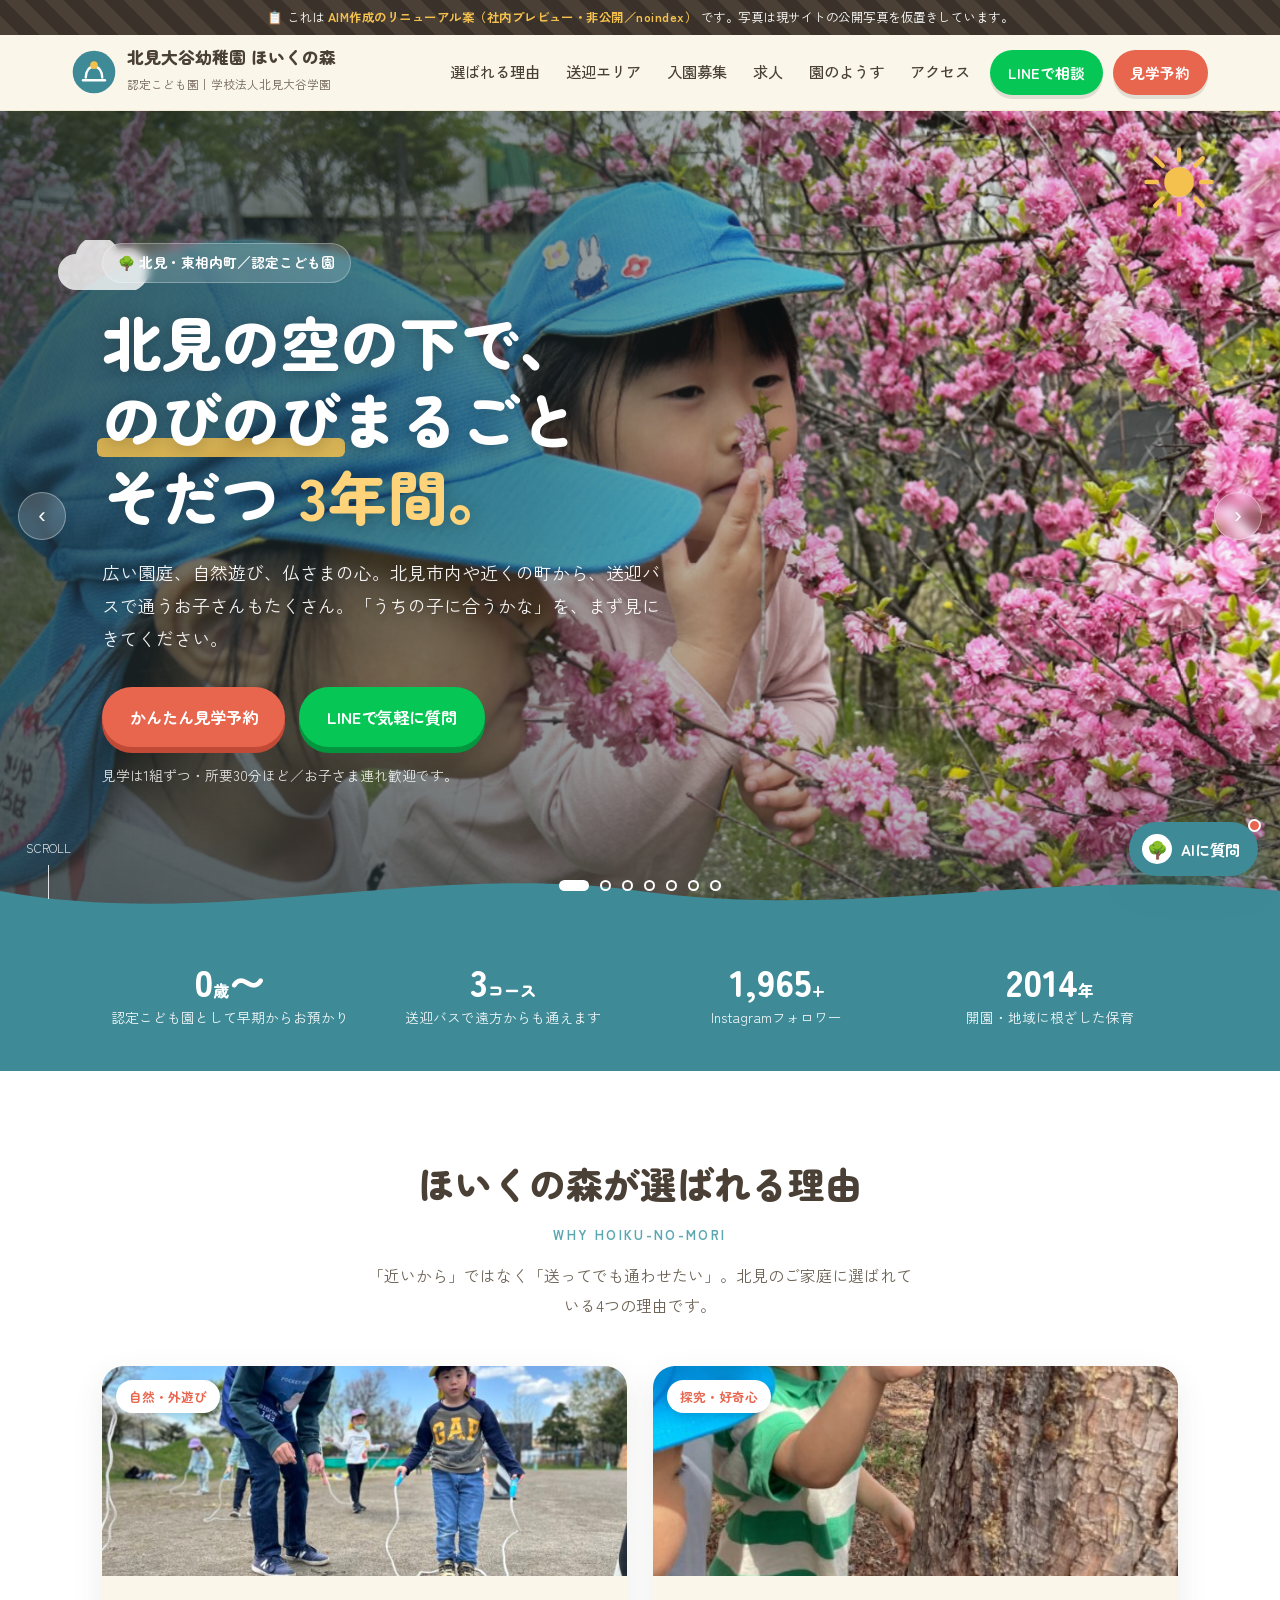
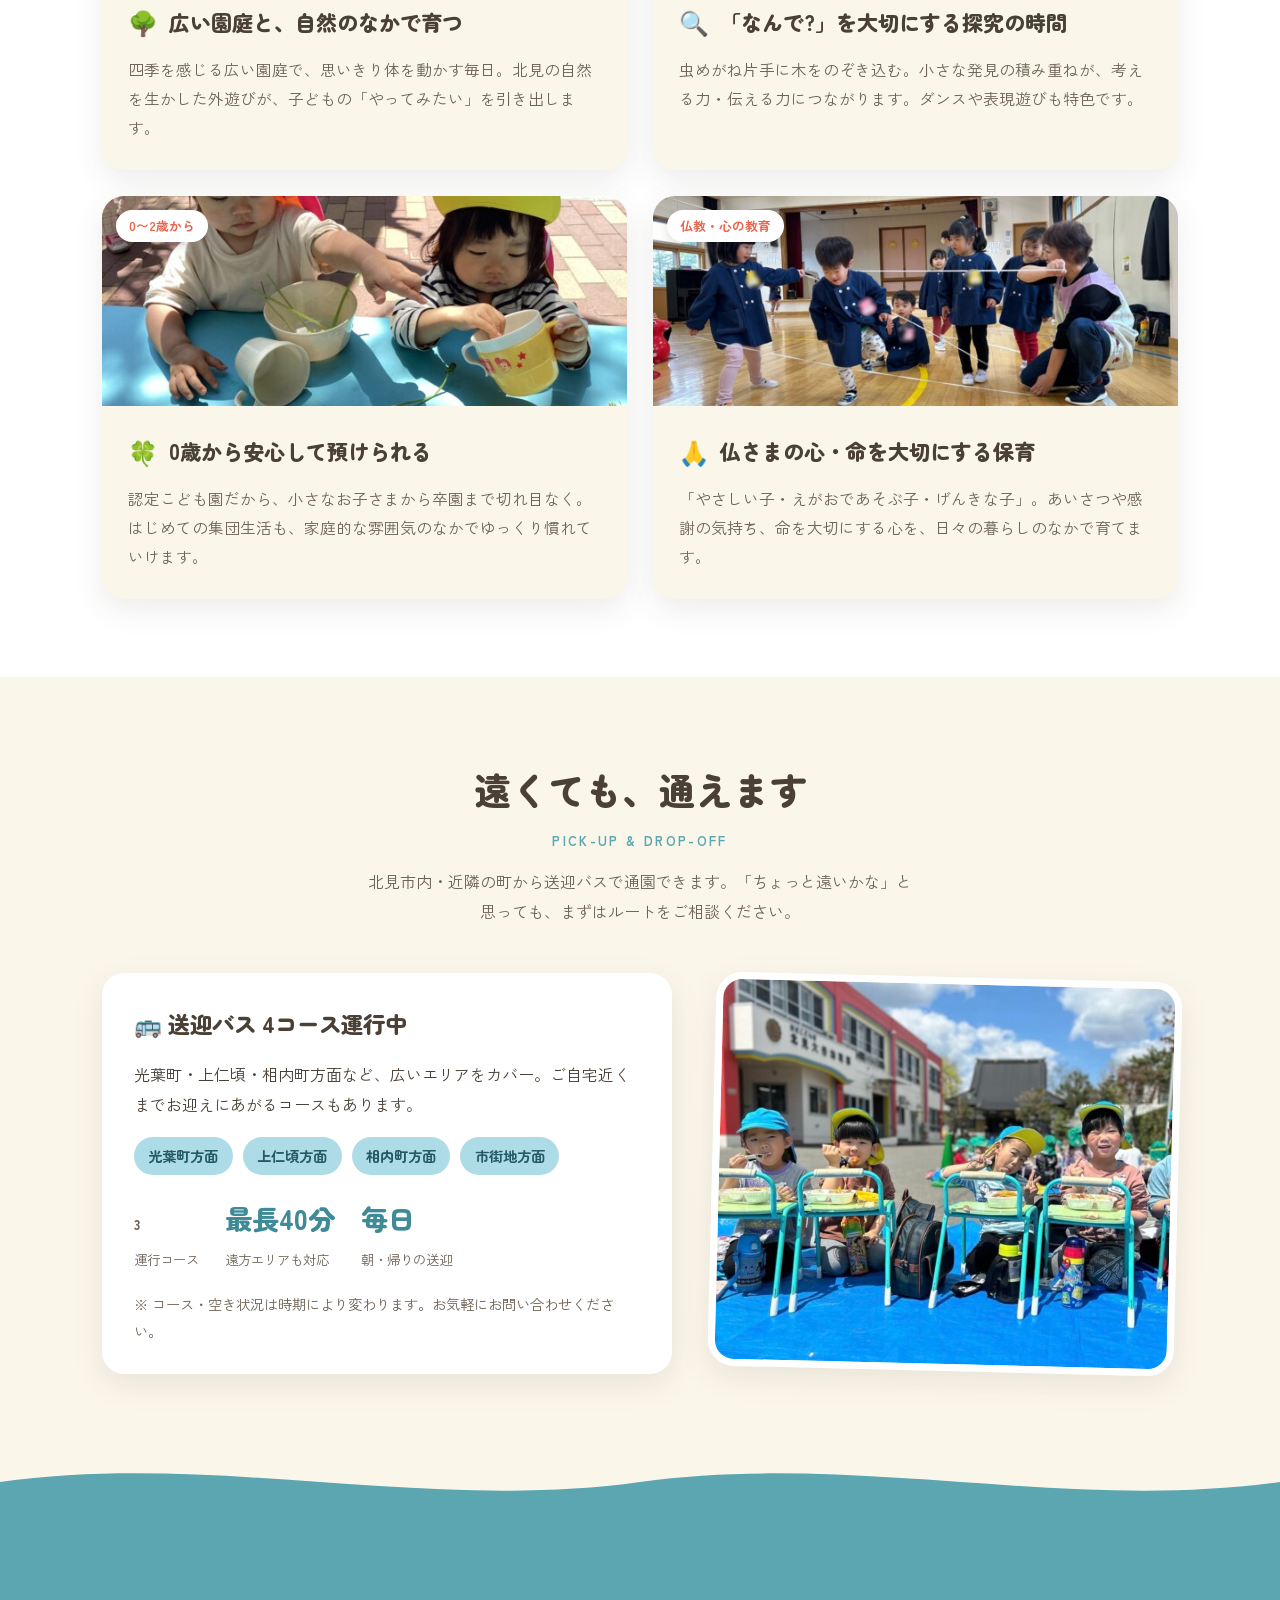
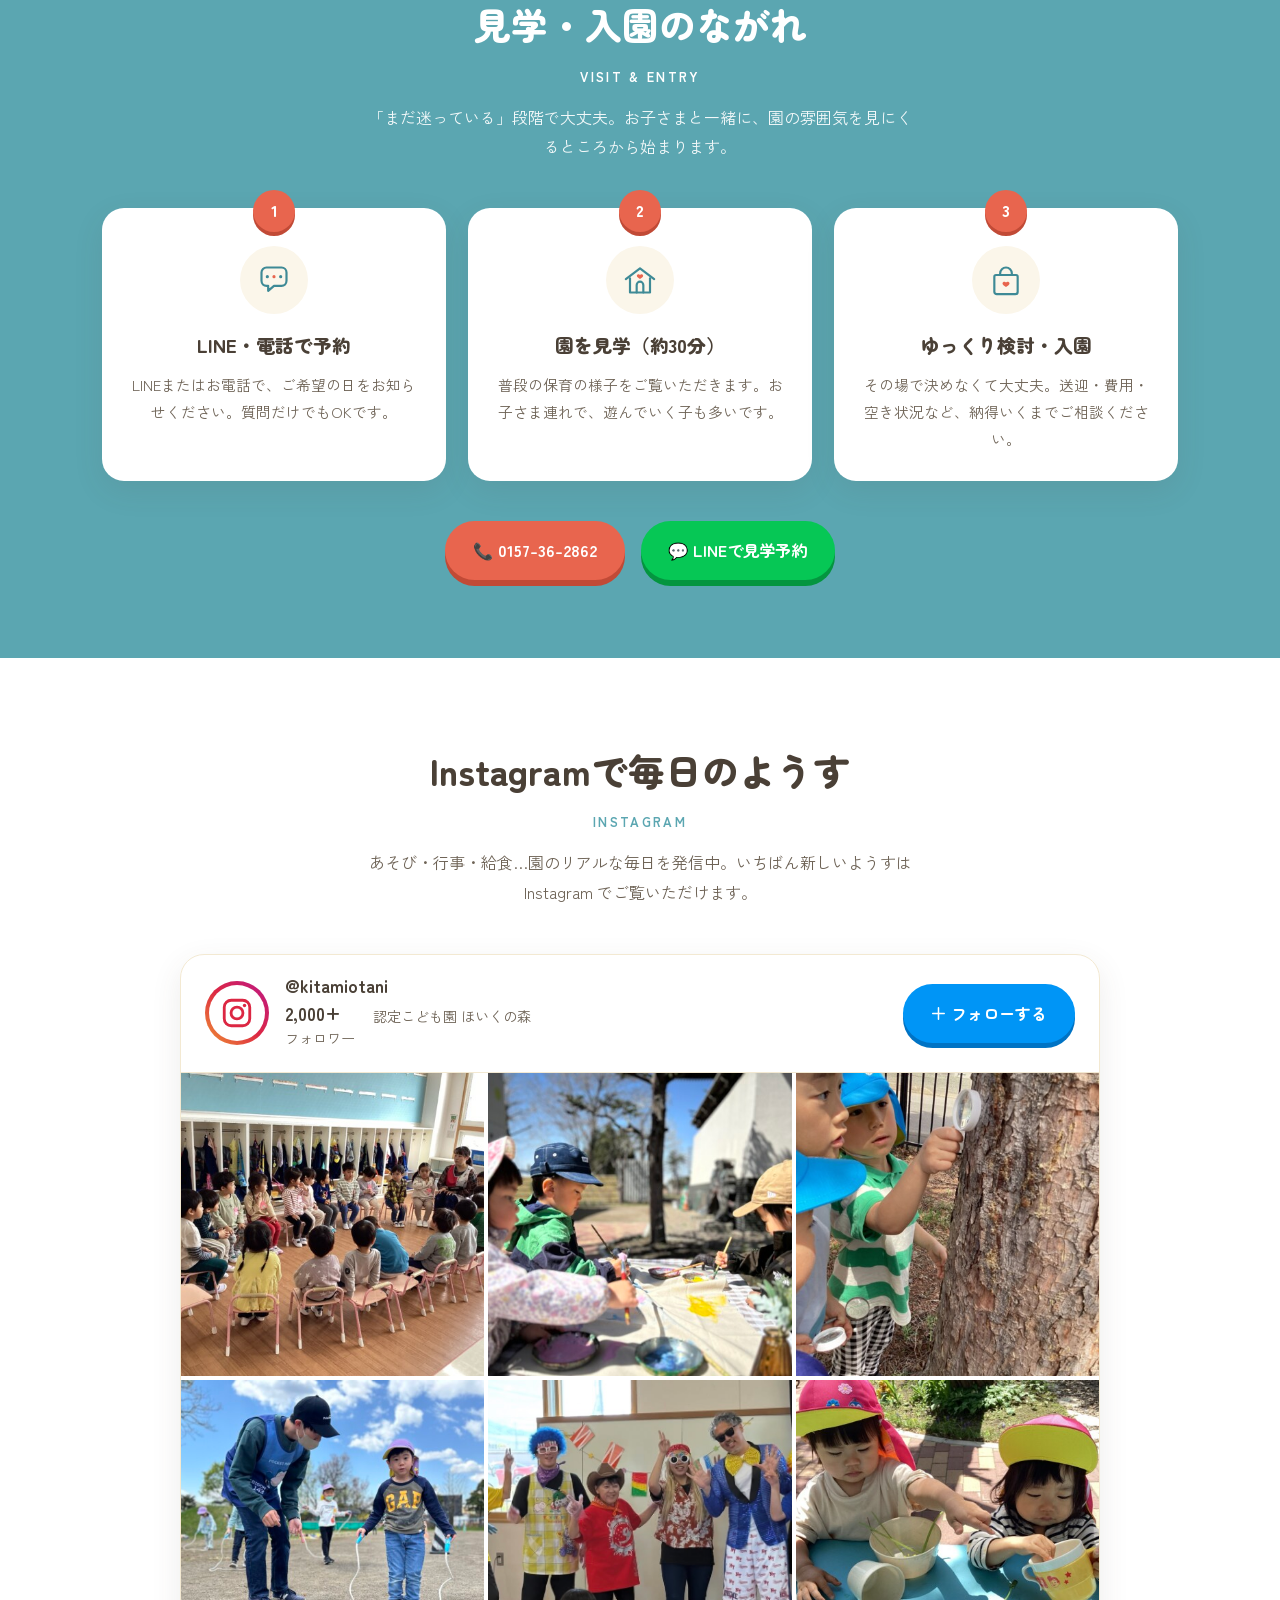
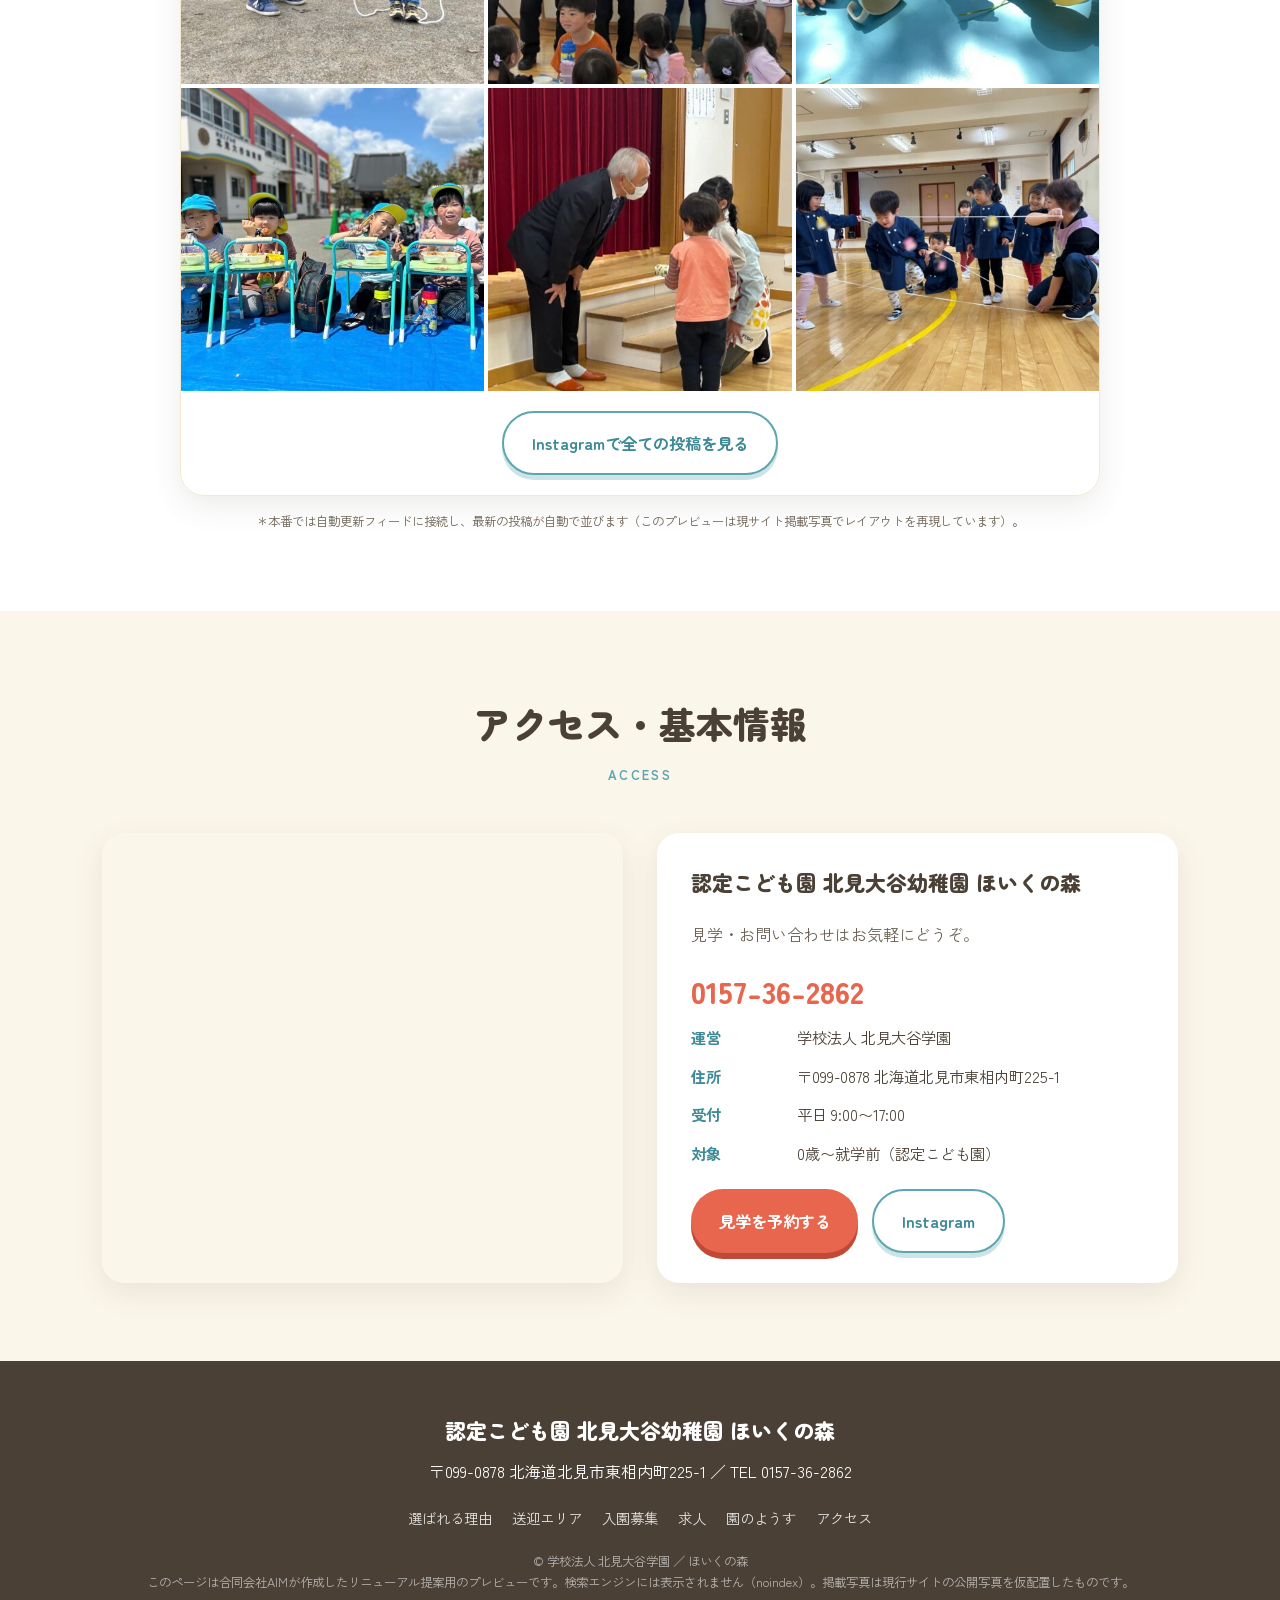
==== commit fc40e0a9: "feat: ブログ欄→Instagramフィード化／共通CSS分離／園児募集(boshu)・求人(saiyo)ページ追加" ====
--- a/index.html
+++ b/index.html
@@ -60,296 +60,7 @@
 <link rel="preconnect" href="https://fonts.googleapis.com">
 <link rel="preconnect" href="https://fonts.gstatic.com" crossorigin>
 <link href="https://fonts.googleapis.com/css2?family=Zen+Maru+Gothic:wght@500;700;900&family=Zen+Kaku+Gothic+New:wght@400;500;700&display=swap" rel="stylesheet">
-<style>
-:root{
-  --cream:#FBF6EA;
-  --cream-deep:#F3E9D2;
-  --ink:#4A4036;
-  --ink-soft:#6E6356;
-  --teal:#3E8A96;
-  --teal-light:#5BA6B1;
-  --coral:#E8654E;
-  --leaf:#7FB069;
-  --sky:#AEDCE6;
-  --sun:#F4C04E;
-  --white:#ffffff;
-  --shadow:0 10px 30px rgba(74,64,54,.10);
-  --radius:22px;
-}
-*{box-sizing:border-box;margin:0;padding:0}
-html{scroll-behavior:smooth}
-body{
-  font-family:"Zen Kaku Gothic New",sans-serif;
-  color:var(--ink);
-  background:var(--cream);
-  line-height:1.85;
-  -webkit-font-smoothing:antialiased;
-  overflow-x:hidden;
-}
-h1,h2,h3,.maru{font-family:"Zen Maru Gothic",sans-serif}
-img{max-width:100%;display:block}
-a{color:inherit;text-decoration:none}
-.wrap{max-width:1120px;margin:0 auto;padding:0 22px}
-.btn{
-  display:inline-flex;align-items:center;gap:.5em;
-  font-family:"Zen Maru Gothic",sans-serif;font-weight:700;
-  padding:.9em 1.7em;border-radius:999px;font-size:1.02rem;
-  transition:transform .18s cubic-bezier(.34,1.56,.64,1), box-shadow .18s ease;
-  box-shadow:0 6px 0 rgba(0,0,0,.08);
-}
-.btn:hover{transform:translateY(-3px)}
-.btn:active{transform:translateY(2px);box-shadow:0 2px 0 rgba(0,0,0,.12)}
-.btn-coral{background:var(--coral);color:#fff;box-shadow:0 6px 0 #c14a36}
-.btn-line{background:#06C755;color:#fff;box-shadow:0 6px 0 #04953f}
-.btn-teal{background:var(--teal);color:#fff;box-shadow:0 6px 0 #2c6a74}
-.btn-ghost{background:#fff;color:var(--teal);border:2px solid var(--teal-light);box-shadow:0 5px 0 rgba(91,166,177,.3)}
-
-/* preview ribbon */
-.preview-flag{
-  background:repeating-linear-gradient(45deg,#4A4036,#4A4036 14px,#3a322a 14px,#3a322a 28px);
-  color:#fff;text-align:center;font-size:.78rem;letter-spacing:.04em;padding:6px 10px;
-}
-.preview-flag b{color:var(--sun)}
-
-/* header */
-header{
-  position:sticky;top:0;z-index:50;background:rgba(251,246,234,.92);
-  backdrop-filter:saturate(1.2) blur(6px);border-bottom:1px solid var(--cream-deep);
-  transition:box-shadow .25s ease;
-}
-header.scrolled{box-shadow:0 6px 22px rgba(74,64,54,.10)}
-.nav{display:flex;align-items:center;gap:18px;padding:12px 22px;max-width:1180px;margin:0 auto}
-.brand{display:flex;align-items:center;gap:11px;margin-right:auto}
-.brand .mark{width:44px;height:44px;flex:none}
-.brand .txt b{font-family:"Zen Maru Gothic";font-weight:900;font-size:1.05rem;display:block;line-height:1.25}
-.brand .txt span{font-size:.72rem;color:var(--ink-soft)}
-.nav-links{display:flex;gap:22px;font-weight:500;font-size:.95rem}
-.nav-links a{padding:4px 2px;border-bottom:2px solid transparent;transition:color .15s,border-color .15s}
-.nav-links a:hover{border-color:var(--coral);color:var(--coral)}
-.nav-cta{display:flex;gap:10px}
-.nav .btn{padding:.6em 1.2em;font-size:.92rem;box-shadow:0 4px 0 rgba(0,0,0,.1)}
-@media(max-width:900px){.nav-links{display:none}.nav-cta .btn-line{display:none}}
-@media(max-width:860px){.nav-cta{display:none}.brand{margin-right:0}}
-
-/* ===== HERO SLIDER ===== */
-.hero{position:relative;min-height:90vh;display:flex;align-items:center;overflow:hidden;background:#2c3a3d}
-.hero-slider{position:absolute;inset:0;z-index:0}
-.slide{
-  position:absolute;inset:0;background-size:cover;background-position:center;
-  opacity:0;transition:opacity 1.4s ease;will-change:opacity,transform;
-}
-.slide.is-active{opacity:1}
-.slide.is-active .kb{animation:kenburns 7s ease-out forwards}
-.slide .kb{position:absolute;inset:0;background-size:cover;background-position:center}
-@keyframes kenburns{from{transform:scale(1.02)}to{transform:scale(1.14)}}
-.hero-scrim{position:absolute;inset:0;z-index:1;
-  background:linear-gradient(100deg,rgba(35,46,49,.78) 0%,rgba(35,46,49,.5) 42%,rgba(35,46,49,.12) 70%,rgba(35,46,49,0) 100%);
-}
-.hero-scrim::after{content:"";position:absolute;inset:0;background:linear-gradient(to top,rgba(35,46,49,.45),transparent 30%)}
-.hero-inner{position:relative;z-index:3;width:100%}
-.hero-copy{max-width:620px;color:#fff}
-.hero-copy .eyebrow{
-  display:inline-block;background:rgba(255,255,255,.16);color:#fff;font-weight:700;
-  font-family:"Zen Maru Gothic";font-size:.86rem;padding:.45em 1.1em;border-radius:999px;
-  backdrop-filter:blur(4px);border:1px solid rgba(255,255,255,.28);margin-bottom:20px;
-}
-.hero h1{font-size:clamp(2.2rem,5vw,3.7rem);font-weight:900;line-height:1.3;letter-spacing:.01em;text-shadow:0 2px 18px rgba(0,0,0,.28)}
-.hero h1 .u{position:relative;white-space:nowrap}
-.hero h1 .u::after{content:"";position:absolute;left:-2%;right:-2%;bottom:.06em;height:.32em;background:var(--sun);opacity:.85;z-index:-1;border-radius:6px}
-.hero h1 .c{color:#FFD37A}
-.hero p.lead{margin-top:22px;font-size:1.12rem;color:rgba(255,255,255,.94);max-width:32em;text-shadow:0 1px 10px rgba(0,0,0,.3)}
-.hero-cta{display:flex;flex-wrap:wrap;gap:14px;margin-top:32px}
-.hero-note{margin-top:16px;font-size:.86rem;color:rgba(255,255,255,.86)}
-/* hero ui */
-.hero-dots{position:absolute;z-index:4;bottom:30px;left:50%;transform:translateX(-50%);display:flex;gap:11px}
-.hero-dots button{width:11px;height:11px;border-radius:50%;border:2px solid #fff;background:transparent;cursor:pointer;padding:0;transition:all .25s}
-.hero-dots button.on{background:#fff;width:30px;border-radius:6px}
-.hero-arrow{position:absolute;z-index:4;top:50%;transform:translateY(-50%);width:48px;height:48px;border-radius:50%;background:rgba(255,255,255,.18);border:1px solid rgba(255,255,255,.35);color:#fff;font-size:1.4rem;cursor:pointer;display:grid;place-content:center;backdrop-filter:blur(4px);transition:background .2s}
-.hero-arrow:hover{background:rgba(255,255,255,.34)}
-.hero-arrow.prev{left:18px}.hero-arrow.next{right:18px}
-@media(max-width:860px){.hero-arrow{display:none}}
-.hero-scrolldown{position:absolute;z-index:4;bottom:22px;left:26px;color:#fff;font-size:.74rem;display:flex;flex-direction:column;align-items:center;gap:6px;opacity:.85}
-.hero-scrolldown .line{width:1px;height:34px;background:#fff;position:relative;overflow:hidden}
-.hero-scrolldown .line::after{content:"";position:absolute;top:-34px;left:0;width:1px;height:34px;background:var(--sun);animation:scrolldn 1.8s ease-in-out infinite}
-@keyframes scrolldn{0%{top:-34px}60%,100%{top:34px}}
-@media(max-width:860px){.hero-scrolldown{display:none}}
-/* floating doodles */
-.doodle{position:absolute;z-index:3;pointer-events:none}
-.d-sun{top:34px;right:5%;width:74px;animation:spin 26s linear infinite}
-.d-cloud{top:16%;left:4%;width:120px;opacity:.9;animation:floatx 14s ease-in-out infinite}
-@keyframes spin{to{transform:rotate(360deg)}}
-@keyframes floatx{0%,100%{transform:translateX(0)}50%{transform:translateX(26px)}}
-@keyframes bob{0%,100%{transform:translateY(0)}50%{transform:translateY(-12px)}}
-@media(max-width:860px){.d-sun,.d-cloud{display:none}}
-@media(max-width:860px){.hero{min-height:84vh}.hero h1{font-size:clamp(1.9rem,8vw,2.6rem)}}
-
-/* wavy divider */
-.wave{display:block;width:100%;height:60px;line-height:0;position:relative;z-index:2}
-.wave svg{width:100%;height:100%}
-
-/* trust strip */
-.trust{background:var(--teal);color:#fff;padding:40px 0;position:relative;z-index:2}
-.trust-grid{display:grid;grid-template-columns:repeat(4,1fr);gap:18px;text-align:center}
-.trust .n{font-family:"Zen Maru Gothic";font-weight:900;font-size:2.3rem;line-height:1.1}
-.trust .l{font-size:.86rem;opacity:.92;margin-top:4px}
-.trust .n .s{font-size:1rem}
-.trust .ti{transition:transform .2s}
-.trust .ti:hover{transform:translateY(-4px)}
-@media(max-width:760px){.trust-grid{grid-template-columns:repeat(2,1fr);gap:26px 12px}}
-
-/* section base */
-section{padding:78px 0}
-.sec-head{text-align:center;margin-bottom:46px}
-.sec-head .ja{font-family:"Zen Maru Gothic";font-weight:900;font-size:clamp(1.7rem,3.4vw,2.3rem)}
-.sec-head .en{display:block;color:var(--teal-light);font-size:.82rem;letter-spacing:.18em;font-weight:700;margin-top:6px}
-.sec-head p{max-width:34em;margin:14px auto 0;color:var(--ink-soft)}
-
-/* reasons */
-.reasons{background:#fff;position:relative}
-.reason-grid{display:grid;grid-template-columns:repeat(2,1fr);gap:26px}
-.reason{
-  background:var(--cream);border-radius:var(--radius);overflow:hidden;
-  box-shadow:var(--shadow);display:flex;flex-direction:column;
-  transition:transform .25s ease, box-shadow .25s ease;
-}
-.reason:hover{transform:translateY(-7px);box-shadow:0 20px 40px rgba(74,64,54,.16)}
-.reason .ph{height:210px;overflow:hidden;position:relative}
-.reason .ph img{width:100%;height:100%;object-fit:cover;transition:transform .6s ease}
-.reason:hover .ph img{transform:scale(1.07)}
-.reason .tag{
-  position:absolute;left:14px;top:14px;background:#fff;border-radius:999px;
-  font-family:"Zen Maru Gothic";font-weight:700;font-size:.8rem;padding:.35em 1em;
-  color:var(--coral);box-shadow:0 4px 10px rgba(0,0,0,.12)
-}
-.reason .body{padding:24px 26px 28px}
-.reason h3{font-size:1.32rem;font-weight:900;margin-bottom:10px;display:flex;align-items:center;gap:.5em}
-.reason h3 .ic{font-size:1.5rem}
-.reason p{color:var(--ink-soft);font-size:.98rem}
-@media(max-width:760px){.reason-grid{grid-template-columns:1fr}}
-
-/* area / soutei */
-.area{background:var(--cream)}
-.area-grid{display:grid;grid-template-columns:1.1fr .9fr;gap:40px;align-items:center}
-.area-card{background:#fff;border-radius:var(--radius);box-shadow:var(--shadow);padding:30px 32px}
-.area-card h3{font-size:1.4rem;font-weight:900;margin-bottom:16px}
-.course{display:flex;flex-wrap:wrap;gap:10px;margin:18px 0}
-.course span{background:var(--sky);color:#235a66;border-radius:999px;padding:.4em 1em;font-weight:700;font-size:.9rem;font-family:"Zen Maru Gothic";transition:transform .18s}
-.course span:hover{transform:scale(1.06)}
-.area-stats{display:flex;gap:26px;margin-top:18px;flex-wrap:wrap}
-.area-stats div b{font-family:"Zen Maru Gothic";font-weight:900;font-size:1.7rem;color:var(--teal);display:block}
-.area-stats div span{font-size:.84rem;color:var(--ink-soft)}
-.area-photo .frame{border:7px solid #fff;border-radius:26px;overflow:hidden;box-shadow:var(--shadow);transform:rotate(1.4deg)}
-.area-photo img{height:380px;width:100%;object-fit:cover}
-@media(max-width:820px){.area-grid{grid-template-columns:1fr}.area-photo img{height:260px}}
-
-/* steps (conversion core) */
-.steps{background:var(--teal-light);color:#fff;position:relative}
-.steps .sec-head .ja,.steps .sec-head .en{color:#fff}
-.steps .sec-head p{color:rgba(255,255,255,.92)}
-.step-grid{display:grid;grid-template-columns:repeat(3,1fr);gap:22px;margin-bottom:40px}
-.step{background:#fff;color:var(--ink);border-radius:var(--radius);padding:32px 26px 28px;text-align:center;box-shadow:var(--shadow);position:relative;transition:transform .25s}
-.step:hover{transform:translateY(-6px)}
-.step .num{position:absolute;top:-18px;left:50%;transform:translateX(-50%);background:var(--coral);color:#fff;font-family:"Zen Maru Gothic";font-weight:900;width:42px;height:42px;border-radius:50%;display:grid;place-content:center;box-shadow:0 4px 0 #c14a36}
-.step .ic{margin:6px auto 14px;width:68px;height:68px;border-radius:50%;background:var(--cream);display:flex;align-items:center;justify-content:center}
-.step .ic svg{width:40px;height:40px}
-.step h3{font-size:1.18rem;font-weight:900;margin-bottom:8px}
-.step p{font-size:.92rem;color:var(--ink-soft)}
-.steps-cta{text-align:center;display:flex;gap:16px;justify-content:center;flex-wrap:wrap}
-@media(max-width:760px){.step-grid{grid-template-columns:1fr;gap:30px}}
-
-/* news */
-.news-grid{display:grid;grid-template-columns:repeat(3,1fr);gap:24px}
-.card{background:#fff;border-radius:var(--radius);overflow:hidden;box-shadow:var(--shadow);transition:transform .25s ease}
-.card:hover{transform:translateY(-6px)}
-.card .ph{height:200px;overflow:hidden}
-.card .ph img{width:100%;height:100%;object-fit:cover;transition:transform .6s ease}
-.card:hover .ph img{transform:scale(1.07)}
-.card .body{padding:18px 20px 22px}
-.card .meta{display:flex;gap:10px;align-items:center;font-size:.78rem;color:var(--ink-soft);margin-bottom:6px}
-.card .cat{background:var(--leaf);color:#fff;border-radius:999px;padding:.15em .8em;font-weight:700;font-family:"Zen Maru Gothic"}
-.card h3{font-size:1.08rem;font-weight:700}
-.news-more{text-align:center;margin-top:34px}
-@media(max-width:760px){.news-grid{grid-template-columns:1fr}}
-
-/* access */
-.access{background:var(--cream)}
-.access-grid{display:grid;grid-template-columns:1fr 1fr;gap:34px}
-.map{border-radius:var(--radius);overflow:hidden;box-shadow:var(--shadow);min-height:330px}
-.map iframe{width:100%;height:100%;min-height:330px;border:0}
-.info{background:#fff;border-radius:var(--radius);box-shadow:var(--shadow);padding:30px 34px}
-.info h3{font-size:1.3rem;font-weight:900;margin-bottom:18px}
-.info dl{display:grid;grid-template-columns:6em 1fr;gap:10px 14px;font-size:.96rem}
-.info dt{color:var(--teal);font-weight:700;font-family:"Zen Maru Gothic"}
-.info .tel{font-family:"Zen Maru Gothic";font-weight:900;font-size:1.9rem;color:var(--coral);margin:14px 0 4px}
-@media(max-width:820px){.access-grid{grid-template-columns:1fr}}
-
-/* footer */
-footer{background:var(--ink);color:#fff;padding:50px 0 120px;text-align:center}
-footer .fbrand{font-family:"Zen Maru Gothic";font-weight:900;font-size:1.3rem;margin-bottom:8px}
-footer .fnav{display:flex;gap:20px;justify-content:center;flex-wrap:wrap;margin:18px 0;font-size:.9rem;opacity:.85}
-footer small{opacity:.6;font-size:.78rem;display:block;margin-top:20px;line-height:1.7}
-
-/* sticky mobile CTA */
-.sticky-cta{
-  position:fixed;left:0;right:0;bottom:0;z-index:60;display:none;
-  gap:10px;padding:10px 14px;background:rgba(251,246,234,.97);
-  box-shadow:0 -6px 20px rgba(74,64,54,.14);
-}
-.sticky-cta .btn{flex:1;justify-content:center;box-shadow:0 4px 0 rgba(0,0,0,.12)}
-@media(max-width:860px){.sticky-cta{display:flex}}
-
-/* ===== scroll reveal ===== */
-.reveal{opacity:0;transform:translateY(30px);transition:opacity .7s ease, transform .7s cubic-bezier(.16,1,.3,1)}
-.reveal.in{opacity:1;transform:none}
-.reveal.d1{transition-delay:.08s}.reveal.d2{transition-delay:.16s}.reveal.d3{transition-delay:.24s}.reveal.d4{transition-delay:.32s}
-.hero-copy>*{opacity:0;transform:translateY(22px);animation:heroIn .9s cubic-bezier(.16,1,.3,1) forwards}
-.hero-copy>*:nth-child(1){animation-delay:.25s}
-.hero-copy>*:nth-child(2){animation-delay:.4s}
-.hero-copy>*:nth-child(3){animation-delay:.55s}
-.hero-copy>*:nth-child(4){animation-delay:.7s}
-.hero-copy>*:nth-child(5){animation-delay:.85s}
-@keyframes heroIn{to{opacity:1;transform:none}}
-
-/* ===== AI chat widget (demo: 園ドキュメントからの検索回答・クライアント側・APIキー不要) ===== */
-.chat-launch{position:fixed;right:22px;bottom:24px;z-index:70;display:flex;align-items:center;gap:9px;background:var(--teal);color:#fff;border:none;cursor:pointer;padding:12px 18px 12px 13px;border-radius:999px;font-family:"Zen Maru Gothic";font-weight:700;font-size:.96rem;box-shadow:0 12px 28px rgba(62,138,150,.42);transition:transform .2s}
-.chat-launch:hover{transform:translateY(-3px)}
-.chat-launch .ava{width:30px;height:30px;border-radius:50%;background:#fff;display:grid;place-content:center;font-size:1.05rem}
-.chat-launch .pulse{position:absolute;top:-3px;right:-3px;width:13px;height:13px;background:var(--coral);border-radius:50%;border:2px solid #fff;animation:bob 2s ease-in-out infinite}
-@media(max-width:860px){.chat-launch{bottom:74px;right:13px;padding:11px 15px}.chat-launch .label{display:none}}
-.chat-panel{position:fixed;right:22px;bottom:24px;z-index:80;width:372px;max-width:calc(100vw - 28px);height:566px;max-height:calc(100vh - 40px);background:#fff;border-radius:24px;box-shadow:0 26px 64px rgba(74,64,54,.32);display:flex;flex-direction:column;overflow:hidden;opacity:0;transform:translateY(20px) scale(.98);pointer-events:none;transition:opacity .25s,transform .25s}
-.chat-panel.open{opacity:1;transform:none;pointer-events:auto}
-@media(max-width:860px){.chat-panel{right:8px;left:8px;bottom:8px;width:auto;height:calc(100vh - 16px)}}
-.chat-head{background:var(--teal);color:#fff;padding:15px 18px;display:flex;align-items:center;gap:12px}
-.chat-head .ava{width:40px;height:40px;border-radius:50%;background:#fff;display:grid;place-content:center;font-size:1.3rem;flex:none}
-.chat-head b{font-family:"Zen Maru Gothic";font-size:1rem;display:block;line-height:1.3}
-.chat-head .sub{font-size:.73rem;opacity:.92}
-.chat-head .x{margin-left:auto;background:rgba(255,255,255,.2);border:none;color:#fff;width:30px;height:30px;border-radius:50%;cursor:pointer;font-size:1.05rem;line-height:1}
-.chat-body{flex:1;overflow-y:auto;padding:18px 16px;background:var(--cream);display:flex;flex-direction:column;gap:12px}
-.msg{max-width:86%;padding:11px 15px;border-radius:18px;font-size:.92rem;line-height:1.75;white-space:pre-line}
-.msg.bot{background:#fff;color:var(--ink);align-self:flex-start;border-bottom-left-radius:6px;box-shadow:0 3px 10px rgba(74,64,54,.07)}
-.msg.user{background:var(--teal);color:#fff;align-self:flex-end;border-bottom-right-radius:6px}
-.msg .src{display:inline-block;margin-top:8px;font-size:.7rem;color:var(--ink-soft);background:var(--cream-deep);border-radius:999px;padding:.15em .85em}
-.msg .ina{display:inline-flex;align-items:center;margin-top:10px;margin-right:6px;gap:.3em;background:var(--coral);color:#fff;font-family:"Zen Maru Gothic";font-weight:700;font-size:.82rem;padding:.5em 1em;border-radius:999px;text-decoration:none}
-.msg .ina.line{background:#06C755}
-.typing{align-self:flex-start;background:#fff;border-radius:18px;padding:13px 16px;box-shadow:0 3px 10px rgba(74,64,54,.07);display:flex;gap:5px}
-.typing span{width:7px;height:7px;border-radius:50%;background:var(--teal-light);animation:blink 1.2s infinite}
-.typing span:nth-child(2){animation-delay:.2s}.typing span:nth-child(3){animation-delay:.4s}
-@keyframes blink{0%,60%,100%{opacity:.3}30%{opacity:1}}
-.chat-chips{display:flex;flex-wrap:wrap;gap:8px;padding:0 16px 10px;background:var(--cream)}
-.chat-chips button{background:#fff;border:1px solid var(--cream-deep);color:var(--teal);font-family:"Zen Maru Gothic";font-weight:700;font-size:.79rem;padding:.45em 1em;border-radius:999px;cursor:pointer;transition:background .15s}
-.chat-chips button:hover{background:var(--sky)}
-.chat-input{display:flex;gap:8px;padding:11px 12px;border-top:1px solid var(--cream-deep);background:#fff}
-.chat-input input{flex:1;border:1.5px solid var(--cream-deep);border-radius:999px;padding:.6em 1em;font-family:inherit;font-size:.92rem;outline:none}
-.chat-input input:focus{border-color:var(--teal-light)}
-.chat-input button{background:var(--teal);color:#fff;border:none;width:42px;height:42px;border-radius:50%;cursor:pointer;font-size:1.05rem;flex:none}
-.chat-note{font-size:.66rem;color:var(--ink-soft);text-align:center;padding:0 12px 9px;background:#fff;line-height:1.5}
-
-@media(prefers-reduced-motion:reduce){
-  *{animation:none!important;transition:none!important}
-  .reveal{opacity:1;transform:none}
-  .hero-copy>*{opacity:1;transform:none}
-}
-</style>
+<link rel="stylesheet" href="assets/css/site.css">
 </head>
 <body>
 
@@ -369,7 +80,8 @@
     <nav class="nav-links">
       <a href="#reasons">選ばれる理由</a>
       <a href="#area">送迎エリア</a>
-      <a href="#steps">入園・見学</a>
+      <a href="boshu.html">入園募集</a>
+      <a href="saiyo.html">求人</a>
       <a href="#news">園のようす</a>
       <a href="#access">アクセス</a>
     </nav>
@@ -537,29 +249,37 @@
   </div>
 </section>
 
-<!-- NEWS -->
-<section class="news" id="news">
+<!-- INSTAGRAM FEED -->
+<section class="insta" id="news">
   <div class="wrap">
     <div class="sec-head reveal">
-      <span class="ja">園のようす・お知らせ</span>
-      <span class="en">BLOG &amp; NEWS</span>
-      <p>毎日のあそびや行事のようすを、先生たちが発信しています。Instagramでも更新中です。</p>
-    </div>
-    <div class="news-grid">
-      <div class="card reveal">
-        <div class="ph"><img src="assets/photos/img_0504.jpg" alt=""></div>
-        <div class="body"><div class="meta"><span class="cat">あそび</span><span>2026.06.25</span></div><h3>木に何かいるよ ― 園庭の生きものたんけん</h3></div>
-      </div>
-      <div class="card reveal d1">
-        <div class="ph"><img src="assets/photos/img_9525.jpg" alt=""></div>
-        <div class="body"><div class="meta"><span class="cat">外あそび</span><span>2026.06.20</span></div><h3>なわとびぴょん！青空の下で体いっぱい</h3></div>
-      </div>
-      <div class="card reveal d2">
-        <div class="ph"><img src="assets/photos/img_0838.jpg" alt=""></div>
-        <div class="body"><div class="meta"><span class="cat">小さいぐみ</span><span>2026.06.14</span></div><h3>花あそび ― はじめての"ままごと"</h3></div>
-      </div>
-    </div>
-    <div class="news-more reveal"><a class="btn btn-ghost" href="https://www.instagram.com/kitamiotani/" target="_blank" rel="noopener">📷 Instagramを見る（@kitamiotani）</a></div>
+      <span class="ja">Instagramで毎日のようす</span>
+      <span class="en">INSTAGRAM</span>
+      <p>あそび・行事・給食…園のリアルな毎日を発信中。いちばん新しいようすは Instagram でご覧いただけます。</p>
+    </div>
+    <div class="ig-card reveal">
+      <div class="ig-head">
+        <div class="av"><span class="inner"><svg viewBox="0 0 24 24" fill="none" stroke="#dc2743" stroke-width="2"><rect x="3" y="3" width="18" height="18" rx="5"/><circle cx="12" cy="12" r="4.2"/><circle cx="17.3" cy="6.7" r="1.2" fill="#dc2743" stroke="none"/></svg></span></div>
+        <div class="ig-meta">
+          <b>@kitamiotani</b>
+          <div class="ig-stats"><span><b>2,000+</b> フォロワー</span><span>認定こども園 ほいくの森</span></div>
+        </div>
+        <a class="btn btn-ig ig-follow" href="https://www.instagram.com/kitamiotani/" target="_blank" rel="noopener">＋ フォローする</a>
+      </div>
+      <div class="ig-grid">
+        <a href="https://www.instagram.com/kitamiotani/" target="_blank" rel="noopener"><img src="assets/photos/img_0242.jpg" alt="園の投稿" loading="lazy"><span class="ov"><svg viewBox="0 0 24 24" fill="none" stroke="#fff" stroke-width="2"><rect x="3" y="3" width="18" height="18" rx="5"/><circle cx="12" cy="12" r="4.2"/><circle cx="17.3" cy="6.7" r="1.2" fill="#fff" stroke="none"/></svg></span></a>
+        <a href="https://www.instagram.com/kitamiotani/" target="_blank" rel="noopener"><img src="assets/photos/img_9206.jpg" alt="園の投稿" loading="lazy"><span class="ov"><svg viewBox="0 0 24 24" fill="none" stroke="#fff" stroke-width="2"><rect x="3" y="3" width="18" height="18" rx="5"/><circle cx="12" cy="12" r="4.2"/><circle cx="17.3" cy="6.7" r="1.2" fill="#fff" stroke="none"/></svg></span></a>
+        <a href="https://www.instagram.com/kitamiotani/" target="_blank" rel="noopener"><img src="assets/photos/img_0504.jpg" alt="園の投稿" loading="lazy"><span class="ov"><svg viewBox="0 0 24 24" fill="none" stroke="#fff" stroke-width="2"><rect x="3" y="3" width="18" height="18" rx="5"/><circle cx="12" cy="12" r="4.2"/><circle cx="17.3" cy="6.7" r="1.2" fill="#fff" stroke="none"/></svg></span></a>
+        <a href="https://www.instagram.com/kitamiotani/" target="_blank" rel="noopener"><img src="assets/photos/img_9525.jpg" alt="園の投稿" loading="lazy"><span class="ov"><svg viewBox="0 0 24 24" fill="none" stroke="#fff" stroke-width="2"><rect x="3" y="3" width="18" height="18" rx="5"/><circle cx="12" cy="12" r="4.2"/><circle cx="17.3" cy="6.7" r="1.2" fill="#fff" stroke="none"/></svg></span></a>
+        <a href="https://www.instagram.com/kitamiotani/" target="_blank" rel="noopener"><img src="assets/photos/staff_costume.jpg" alt="園の投稿" loading="lazy"><span class="ov"><svg viewBox="0 0 24 24" fill="none" stroke="#fff" stroke-width="2"><rect x="3" y="3" width="18" height="18" rx="5"/><circle cx="12" cy="12" r="4.2"/><circle cx="17.3" cy="6.7" r="1.2" fill="#fff" stroke="none"/></svg></span></a>
+        <a href="https://www.instagram.com/kitamiotani/" target="_blank" rel="noopener"><img src="assets/photos/img_0838.jpg" alt="園の投稿" loading="lazy"><span class="ov"><svg viewBox="0 0 24 24" fill="none" stroke="#fff" stroke-width="2"><rect x="3" y="3" width="18" height="18" rx="5"/><circle cx="12" cy="12" r="4.2"/><circle cx="17.3" cy="6.7" r="1.2" fill="#fff" stroke="none"/></svg></span></a>
+        <a href="https://www.instagram.com/kitamiotani/" target="_blank" rel="noopener"><img src="assets/photos/571aa6d8-fa3e-4b47-8edc-5038ca798599-1.jpg" alt="園の投稿" loading="lazy"><span class="ov"><svg viewBox="0 0 24 24" fill="none" stroke="#fff" stroke-width="2"><rect x="3" y="3" width="18" height="18" rx="5"/><circle cx="12" cy="12" r="4.2"/><circle cx="17.3" cy="6.7" r="1.2" fill="#fff" stroke="none"/></svg></span></a>
+        <a href="https://www.instagram.com/kitamiotani/" target="_blank" rel="noopener"><img src="assets/photos/img_9751.jpg" alt="園の投稿" loading="lazy"><span class="ov"><svg viewBox="0 0 24 24" fill="none" stroke="#fff" stroke-width="2"><rect x="3" y="3" width="18" height="18" rx="5"/><circle cx="12" cy="12" r="4.2"/><circle cx="17.3" cy="6.7" r="1.2" fill="#fff" stroke="none"/></svg></span></a>
+        <a href="https://www.instagram.com/kitamiotani/" target="_blank" rel="noopener"><img src="assets/photos/img_9775-1.jpg" alt="園の投稿" loading="lazy"><span class="ov"><svg viewBox="0 0 24 24" fill="none" stroke="#fff" stroke-width="2"><rect x="3" y="3" width="18" height="18" rx="5"/><circle cx="12" cy="12" r="4.2"/><circle cx="17.3" cy="6.7" r="1.2" fill="#fff" stroke="none"/></svg></span></a>
+      </div>
+      <div class="ig-foot"><a class="btn btn-ghost" href="https://www.instagram.com/kitamiotani/" target="_blank" rel="noopener">Instagramで全ての投稿を見る</a></div>
+    </div>
+    <p class="ig-note reveal">＊本番では自動更新フィードに接続し、最新の投稿が自動で並びます（このプレビューは現サイト掲載写真でレイアウトを再現しています）。</p>
   </div>
 </section>
 
@@ -600,7 +320,8 @@
     <nav class="fnav">
       <a href="#reasons">選ばれる理由</a>
       <a href="#area">送迎エリア</a>
-      <a href="#steps">入園・見学</a>
+      <a href="boshu.html">入園募集</a>
+      <a href="saiyo.html">求人</a>
       <a href="#news">園のようす</a>
       <a href="#access">アクセス</a>
     </nav>
--- a/assets/css/site.css
+++ b/assets/css/site.css
@@ -0,0 +1,345 @@
+:root{
+  --cream:#FBF6EA;
+  --cream-deep:#F3E9D2;
+  --ink:#4A4036;
+  --ink-soft:#6E6356;
+  --teal:#3E8A96;
+  --teal-light:#5BA6B1;
+  --coral:#E8654E;
+  --leaf:#7FB069;
+  --sky:#AEDCE6;
+  --sun:#F4C04E;
+  --white:#ffffff;
+  --shadow:0 10px 30px rgba(74,64,54,.10);
+  --radius:22px;
+}
+*{box-sizing:border-box;margin:0;padding:0}
+html{scroll-behavior:smooth}
+body{
+  font-family:"Zen Kaku Gothic New",sans-serif;
+  color:var(--ink);
+  background:var(--cream);
+  line-height:1.85;
+  -webkit-font-smoothing:antialiased;
+  overflow-x:hidden;
+}
+h1,h2,h3,.maru{font-family:"Zen Maru Gothic",sans-serif}
+img{max-width:100%;display:block}
+a{color:inherit;text-decoration:none}
+.wrap{max-width:1120px;margin:0 auto;padding:0 22px}
+.btn{
+  display:inline-flex;align-items:center;gap:.5em;
+  font-family:"Zen Maru Gothic",sans-serif;font-weight:700;
+  padding:.9em 1.7em;border-radius:999px;font-size:1.02rem;
+  transition:transform .18s cubic-bezier(.34,1.56,.64,1), box-shadow .18s ease;
+  box-shadow:0 6px 0 rgba(0,0,0,.08);
+}
+.btn:hover{transform:translateY(-3px)}
+.btn:active{transform:translateY(2px);box-shadow:0 2px 0 rgba(0,0,0,.12)}
+.btn-coral{background:var(--coral);color:#fff;box-shadow:0 6px 0 #c14a36}
+.btn-line{background:#06C755;color:#fff;box-shadow:0 6px 0 #04953f}
+.btn-teal{background:var(--teal);color:#fff;box-shadow:0 6px 0 #2c6a74}
+.btn-ghost{background:#fff;color:var(--teal);border:2px solid var(--teal-light);box-shadow:0 5px 0 rgba(91,166,177,.3)}
+
+/* preview ribbon */
+.preview-flag{
+  background:repeating-linear-gradient(45deg,#4A4036,#4A4036 14px,#3a322a 14px,#3a322a 28px);
+  color:#fff;text-align:center;font-size:.78rem;letter-spacing:.04em;padding:6px 10px;
+}
+.preview-flag b{color:var(--sun)}
+
+/* header */
+header{
+  position:sticky;top:0;z-index:50;background:rgba(251,246,234,.92);
+  backdrop-filter:saturate(1.2) blur(6px);border-bottom:1px solid var(--cream-deep);
+  transition:box-shadow .25s ease;
+}
+header.scrolled{box-shadow:0 6px 22px rgba(74,64,54,.10)}
+.nav{display:flex;align-items:center;gap:18px;padding:12px 22px;max-width:1180px;margin:0 auto}
+.brand{display:flex;align-items:center;gap:11px;margin-right:auto}
+.brand .mark{width:44px;height:44px;flex:none}
+.brand .txt b{font-family:"Zen Maru Gothic";font-weight:900;font-size:1.05rem;display:block;line-height:1.25}
+.brand .txt span{font-size:.72rem;color:var(--ink-soft)}
+.nav-links{display:flex;gap:22px;font-weight:500;font-size:.95rem}
+.nav-links a{padding:4px 2px;border-bottom:2px solid transparent;transition:color .15s,border-color .15s}
+.nav-links a:hover{border-color:var(--coral);color:var(--coral)}
+.nav-cta{display:flex;gap:10px}
+.nav .btn{padding:.6em 1.2em;font-size:.92rem;box-shadow:0 4px 0 rgba(0,0,0,.1)}
+@media(max-width:900px){.nav-links{display:none}.nav-cta .btn-line{display:none}}
+@media(max-width:860px){.nav-cta{display:none}.brand{margin-right:0}}
+
+/* ===== HERO SLIDER ===== */
+.hero{position:relative;min-height:90vh;display:flex;align-items:center;overflow:hidden;background:#2c3a3d}
+.hero-slider{position:absolute;inset:0;z-index:0}
+.slide{
+  position:absolute;inset:0;background-size:cover;background-position:center;
+  opacity:0;transition:opacity 1.4s ease;will-change:opacity,transform;
+}
+.slide.is-active{opacity:1}
+.slide.is-active .kb{animation:kenburns 7s ease-out forwards}
+.slide .kb{position:absolute;inset:0;background-size:cover;background-position:center}
+@keyframes kenburns{from{transform:scale(1.02)}to{transform:scale(1.14)}}
+.hero-scrim{position:absolute;inset:0;z-index:1;
+  background:linear-gradient(100deg,rgba(35,46,49,.78) 0%,rgba(35,46,49,.5) 42%,rgba(35,46,49,.12) 70%,rgba(35,46,49,0) 100%);
+}
+.hero-scrim::after{content:"";position:absolute;inset:0;background:linear-gradient(to top,rgba(35,46,49,.45),transparent 30%)}
+.hero-inner{position:relative;z-index:3;width:100%}
+.hero-copy{max-width:620px;color:#fff}
+.hero-copy .eyebrow{
+  display:inline-block;background:rgba(255,255,255,.16);color:#fff;font-weight:700;
+  font-family:"Zen Maru Gothic";font-size:.86rem;padding:.45em 1.1em;border-radius:999px;
+  backdrop-filter:blur(4px);border:1px solid rgba(255,255,255,.28);margin-bottom:20px;
+}
+.hero h1{font-size:clamp(2.2rem,5vw,3.7rem);font-weight:900;line-height:1.3;letter-spacing:.01em;text-shadow:0 2px 18px rgba(0,0,0,.28)}
+.hero h1 .u{position:relative;white-space:nowrap}
+.hero h1 .u::after{content:"";position:absolute;left:-2%;right:-2%;bottom:.06em;height:.32em;background:var(--sun);opacity:.85;z-index:-1;border-radius:6px}
+.hero h1 .c{color:#FFD37A}
+.hero p.lead{margin-top:22px;font-size:1.12rem;color:rgba(255,255,255,.94);max-width:32em;text-shadow:0 1px 10px rgba(0,0,0,.3)}
+.hero-cta{display:flex;flex-wrap:wrap;gap:14px;margin-top:32px}
+.hero-note{margin-top:16px;font-size:.86rem;color:rgba(255,255,255,.86)}
+/* hero ui */
+.hero-dots{position:absolute;z-index:4;bottom:30px;left:50%;transform:translateX(-50%);display:flex;gap:11px}
+.hero-dots button{width:11px;height:11px;border-radius:50%;border:2px solid #fff;background:transparent;cursor:pointer;padding:0;transition:all .25s}
+.hero-dots button.on{background:#fff;width:30px;border-radius:6px}
+.hero-arrow{position:absolute;z-index:4;top:50%;transform:translateY(-50%);width:48px;height:48px;border-radius:50%;background:rgba(255,255,255,.18);border:1px solid rgba(255,255,255,.35);color:#fff;font-size:1.4rem;cursor:pointer;display:grid;place-content:center;backdrop-filter:blur(4px);transition:background .2s}
+.hero-arrow:hover{background:rgba(255,255,255,.34)}
+.hero-arrow.prev{left:18px}.hero-arrow.next{right:18px}
+@media(max-width:860px){.hero-arrow{display:none}}
+.hero-scrolldown{position:absolute;z-index:4;bottom:22px;left:26px;color:#fff;font-size:.74rem;display:flex;flex-direction:column;align-items:center;gap:6px;opacity:.85}
+.hero-scrolldown .line{width:1px;height:34px;background:#fff;position:relative;overflow:hidden}
+.hero-scrolldown .line::after{content:"";position:absolute;top:-34px;left:0;width:1px;height:34px;background:var(--sun);animation:scrolldn 1.8s ease-in-out infinite}
+@keyframes scrolldn{0%{top:-34px}60%,100%{top:34px}}
+@media(max-width:860px){.hero-scrolldown{display:none}}
+/* floating doodles */
+.doodle{position:absolute;z-index:3;pointer-events:none}
+.d-sun{top:34px;right:5%;width:74px;animation:spin 26s linear infinite}
+.d-cloud{top:16%;left:4%;width:120px;opacity:.9;animation:floatx 14s ease-in-out infinite}
+@keyframes spin{to{transform:rotate(360deg)}}
+@keyframes floatx{0%,100%{transform:translateX(0)}50%{transform:translateX(26px)}}
+@keyframes bob{0%,100%{transform:translateY(0)}50%{transform:translateY(-12px)}}
+@media(max-width:860px){.d-sun,.d-cloud{display:none}}
+@media(max-width:860px){.hero{min-height:84vh}.hero h1{font-size:clamp(1.9rem,8vw,2.6rem)}}
+
+/* wavy divider */
+.wave{display:block;width:100%;height:60px;line-height:0;position:relative;z-index:2}
+.wave svg{width:100%;height:100%}
+
+/* trust strip */
+.trust{background:var(--teal);color:#fff;padding:40px 0;position:relative;z-index:2}
+.trust-grid{display:grid;grid-template-columns:repeat(4,1fr);gap:18px;text-align:center}
+.trust .n{font-family:"Zen Maru Gothic";font-weight:900;font-size:2.3rem;line-height:1.1}
+.trust .l{font-size:.86rem;opacity:.92;margin-top:4px}
+.trust .n .s{font-size:1rem}
+.trust .ti{transition:transform .2s}
+.trust .ti:hover{transform:translateY(-4px)}
+@media(max-width:760px){.trust-grid{grid-template-columns:repeat(2,1fr);gap:26px 12px}}
+
+/* section base */
+section{padding:78px 0}
+.sec-head{text-align:center;margin-bottom:46px}
+.sec-head .ja{font-family:"Zen Maru Gothic";font-weight:900;font-size:clamp(1.7rem,3.4vw,2.3rem)}
+.sec-head .en{display:block;color:var(--teal-light);font-size:.82rem;letter-spacing:.18em;font-weight:700;margin-top:6px}
+.sec-head p{max-width:34em;margin:14px auto 0;color:var(--ink-soft)}
+
+/* reasons */
+.reasons{background:#fff;position:relative}
+.reason-grid{display:grid;grid-template-columns:repeat(2,1fr);gap:26px}
+.reason{
+  background:var(--cream);border-radius:var(--radius);overflow:hidden;
+  box-shadow:var(--shadow);display:flex;flex-direction:column;
+  transition:transform .25s ease, box-shadow .25s ease;
+}
+.reason:hover{transform:translateY(-7px);box-shadow:0 20px 40px rgba(74,64,54,.16)}
+.reason .ph{height:210px;overflow:hidden;position:relative}
+.reason .ph img{width:100%;height:100%;object-fit:cover;transition:transform .6s ease}
+.reason:hover .ph img{transform:scale(1.07)}
+.reason .tag{
+  position:absolute;left:14px;top:14px;background:#fff;border-radius:999px;
+  font-family:"Zen Maru Gothic";font-weight:700;font-size:.8rem;padding:.35em 1em;
+  color:var(--coral);box-shadow:0 4px 10px rgba(0,0,0,.12)
+}
+.reason .body{padding:24px 26px 28px}
+.reason h3{font-size:1.32rem;font-weight:900;margin-bottom:10px;display:flex;align-items:center;gap:.5em}
+.reason h3 .ic{font-size:1.5rem}
+.reason p{color:var(--ink-soft);font-size:.98rem}
+@media(max-width:760px){.reason-grid{grid-template-columns:1fr}}
+
+/* area / soutei */
+.area{background:var(--cream)}
+.area-grid{display:grid;grid-template-columns:1.1fr .9fr;gap:40px;align-items:center}
+.area-card{background:#fff;border-radius:var(--radius);box-shadow:var(--shadow);padding:30px 32px}
+.area-card h3{font-size:1.4rem;font-weight:900;margin-bottom:16px}
+.course{display:flex;flex-wrap:wrap;gap:10px;margin:18px 0}
+.course span{background:var(--sky);color:#235a66;border-radius:999px;padding:.4em 1em;font-weight:700;font-size:.9rem;font-family:"Zen Maru Gothic";transition:transform .18s}
+.course span:hover{transform:scale(1.06)}
+.area-stats{display:flex;gap:26px;margin-top:18px;flex-wrap:wrap}
+.area-stats div b{font-family:"Zen Maru Gothic";font-weight:900;font-size:1.7rem;color:var(--teal);display:block}
+.area-stats div span{font-size:.84rem;color:var(--ink-soft)}
+.area-photo .frame{border:7px solid #fff;border-radius:26px;overflow:hidden;box-shadow:var(--shadow);transform:rotate(1.4deg)}
+.area-photo img{height:380px;width:100%;object-fit:cover}
+@media(max-width:820px){.area-grid{grid-template-columns:1fr}.area-photo img{height:260px}}
+
+/* steps (conversion core) */
+.steps{background:var(--teal-light);color:#fff;position:relative}
+.steps .sec-head .ja,.steps .sec-head .en{color:#fff}
+.steps .sec-head p{color:rgba(255,255,255,.92)}
+.step-grid{display:grid;grid-template-columns:repeat(3,1fr);gap:22px;margin-bottom:40px}
+.step{background:#fff;color:var(--ink);border-radius:var(--radius);padding:32px 26px 28px;text-align:center;box-shadow:var(--shadow);position:relative;transition:transform .25s}
+.step:hover{transform:translateY(-6px)}
+.step .num{position:absolute;top:-18px;left:50%;transform:translateX(-50%);background:var(--coral);color:#fff;font-family:"Zen Maru Gothic";font-weight:900;width:42px;height:42px;border-radius:50%;display:grid;place-content:center;box-shadow:0 4px 0 #c14a36}
+.step .ic{margin:6px auto 14px;width:68px;height:68px;border-radius:50%;background:var(--cream);display:flex;align-items:center;justify-content:center}
+.step .ic svg{width:40px;height:40px}
+.step h3{font-size:1.18rem;font-weight:900;margin-bottom:8px}
+.step p{font-size:.92rem;color:var(--ink-soft)}
+.steps-cta{text-align:center;display:flex;gap:16px;justify-content:center;flex-wrap:wrap}
+@media(max-width:760px){.step-grid{grid-template-columns:1fr;gap:30px}}
+
+/* news */
+.news-grid{display:grid;grid-template-columns:repeat(3,1fr);gap:24px}
+.card{background:#fff;border-radius:var(--radius);overflow:hidden;box-shadow:var(--shadow);transition:transform .25s ease}
+.card:hover{transform:translateY(-6px)}
+.card .ph{height:200px;overflow:hidden}
+.card .ph img{width:100%;height:100%;object-fit:cover;transition:transform .6s ease}
+.card:hover .ph img{transform:scale(1.07)}
+.card .body{padding:18px 20px 22px}
+.card .meta{display:flex;gap:10px;align-items:center;font-size:.78rem;color:var(--ink-soft);margin-bottom:6px}
+.card .cat{background:var(--leaf);color:#fff;border-radius:999px;padding:.15em .8em;font-weight:700;font-family:"Zen Maru Gothic"}
+.card h3{font-size:1.08rem;font-weight:700}
+.news-more{text-align:center;margin-top:34px}
+@media(max-width:760px){.news-grid{grid-template-columns:1fr}}
+
+/* instagram feed */
+.btn-ig{background:#0095F6;color:#fff;box-shadow:0 5px 0 #0073c4}
+.insta{background:#fff}
+.ig-card{max-width:920px;margin:0 auto;border:1px solid var(--cream-deep);border-radius:24px;overflow:hidden;box-shadow:var(--shadow)}
+.ig-head{display:flex;align-items:center;gap:16px;padding:20px 24px;border-bottom:1px solid var(--cream-deep)}
+.ig-head .av{width:64px;height:64px;border-radius:50%;flex:none;background:linear-gradient(45deg,#f09433,#dc2743,#bc1888);display:grid;place-content:center}
+.ig-head .av .inner{width:56px;height:56px;border-radius:50%;background:#fff;display:grid;place-content:center}
+.ig-head .av svg{width:34px;height:34px}
+.ig-meta b{font-family:"Zen Maru Gothic";font-size:1.1rem;display:block;line-height:1.3}
+.ig-stats{display:flex;gap:18px;margin-top:5px;font-size:.9rem;color:var(--ink-soft);flex-wrap:wrap}
+.ig-stats b{color:var(--ink)}
+.ig-follow{margin-left:auto}
+.ig-grid{display:grid;grid-template-columns:repeat(3,1fr);gap:4px;background:#fff}
+.ig-grid a{position:relative;display:block;aspect-ratio:1/1;overflow:hidden;background:#eee}
+.ig-grid img{width:100%;height:100%;object-fit:cover;transition:transform .5s ease}
+.ig-grid a:hover img{transform:scale(1.08)}
+.ig-grid .ov{position:absolute;inset:0;background:rgba(35,46,49,.4);opacity:0;display:grid;place-content:center;transition:opacity .2s}
+.ig-grid a:hover .ov{opacity:1}
+.ig-grid .ov svg{width:30px;height:30px}
+.ig-foot{padding:20px;text-align:center}
+.ig-note{text-align:center;font-size:.78rem;color:var(--ink-soft);margin-top:14px}
+@media(max-width:600px){.ig-head{flex-wrap:wrap}.ig-follow{margin-left:0;width:100%}.ig-follow.btn{justify-content:center}}
+
+/* access */
+.access{background:var(--cream)}
+.access-grid{display:grid;grid-template-columns:1fr 1fr;gap:34px}
+.map{border-radius:var(--radius);overflow:hidden;box-shadow:var(--shadow);min-height:330px}
+.map iframe{width:100%;height:100%;min-height:330px;border:0}
+.info{background:#fff;border-radius:var(--radius);box-shadow:var(--shadow);padding:30px 34px}
+.info h3{font-size:1.3rem;font-weight:900;margin-bottom:18px}
+.info dl{display:grid;grid-template-columns:6em 1fr;gap:10px 14px;font-size:.96rem}
+.info dt{color:var(--teal);font-weight:700;font-family:"Zen Maru Gothic"}
+.info .tel{font-family:"Zen Maru Gothic";font-weight:900;font-size:1.9rem;color:var(--coral);margin:14px 0 4px}
+@media(max-width:820px){.access-grid{grid-template-columns:1fr}}
+
+/* footer */
+footer{background:var(--ink);color:#fff;padding:50px 0 120px;text-align:center}
+footer .fbrand{font-family:"Zen Maru Gothic";font-weight:900;font-size:1.3rem;margin-bottom:8px}
+footer .fnav{display:flex;gap:20px;justify-content:center;flex-wrap:wrap;margin:18px 0;font-size:.9rem;opacity:.85}
+footer small{opacity:.6;font-size:.78rem;display:block;margin-top:20px;line-height:1.7}
+
+/* sticky mobile CTA */
+.sticky-cta{
+  position:fixed;left:0;right:0;bottom:0;z-index:60;display:none;
+  gap:10px;padding:10px 14px;background:rgba(251,246,234,.97);
+  box-shadow:0 -6px 20px rgba(74,64,54,.14);
+}
+.sticky-cta .btn{flex:1;justify-content:center;box-shadow:0 4px 0 rgba(0,0,0,.12)}
+@media(max-width:860px){.sticky-cta{display:flex}}
+
+/* ===== scroll reveal ===== */
+.reveal{opacity:0;transform:translateY(30px);transition:opacity .7s ease, transform .7s cubic-bezier(.16,1,.3,1)}
+.reveal.in{opacity:1;transform:none}
+.reveal.d1{transition-delay:.08s}.reveal.d2{transition-delay:.16s}.reveal.d3{transition-delay:.24s}.reveal.d4{transition-delay:.32s}
+.hero-copy>*{opacity:0;transform:translateY(22px);animation:heroIn .9s cubic-bezier(.16,1,.3,1) forwards}
+.hero-copy>*:nth-child(1){animation-delay:.25s}
+.hero-copy>*:nth-child(2){animation-delay:.4s}
+.hero-copy>*:nth-child(3){animation-delay:.55s}
+.hero-copy>*:nth-child(4){animation-delay:.7s}
+.hero-copy>*:nth-child(5){animation-delay:.85s}
+@keyframes heroIn{to{opacity:1;transform:none}}
+
+/* ===== AI chat widget (demo: 園ドキュメントからの検索回答・クライアント側・APIキー不要) ===== */
+.chat-launch{position:fixed;right:22px;bottom:24px;z-index:70;display:flex;align-items:center;gap:9px;background:var(--teal);color:#fff;border:none;cursor:pointer;padding:12px 18px 12px 13px;border-radius:999px;font-family:"Zen Maru Gothic";font-weight:700;font-size:.96rem;box-shadow:0 12px 28px rgba(62,138,150,.42);transition:transform .2s}
+.chat-launch:hover{transform:translateY(-3px)}
+.chat-launch .ava{width:30px;height:30px;border-radius:50%;background:#fff;display:grid;place-content:center;font-size:1.05rem}
+.chat-launch .pulse{position:absolute;top:-3px;right:-3px;width:13px;height:13px;background:var(--coral);border-radius:50%;border:2px solid #fff;animation:bob 2s ease-in-out infinite}
+@media(max-width:860px){.chat-launch{bottom:74px;right:13px;padding:11px 15px}.chat-launch .label{display:none}}
+.chat-panel{position:fixed;right:22px;bottom:24px;z-index:80;width:372px;max-width:calc(100vw - 28px);height:566px;max-height:calc(100vh - 40px);background:#fff;border-radius:24px;box-shadow:0 26px 64px rgba(74,64,54,.32);display:flex;flex-direction:column;overflow:hidden;opacity:0;transform:translateY(20px) scale(.98);pointer-events:none;transition:opacity .25s,transform .25s}
+.chat-panel.open{opacity:1;transform:none;pointer-events:auto}
+@media(max-width:860px){.chat-panel{right:8px;left:8px;bottom:8px;width:auto;height:calc(100vh - 16px)}}
+.chat-head{background:var(--teal);color:#fff;padding:15px 18px;display:flex;align-items:center;gap:12px}
+.chat-head .ava{width:40px;height:40px;border-radius:50%;background:#fff;display:grid;place-content:center;font-size:1.3rem;flex:none}
+.chat-head b{font-family:"Zen Maru Gothic";font-size:1rem;display:block;line-height:1.3}
+.chat-head .sub{font-size:.73rem;opacity:.92}
+.chat-head .x{margin-left:auto;background:rgba(255,255,255,.2);border:none;color:#fff;width:30px;height:30px;border-radius:50%;cursor:pointer;font-size:1.05rem;line-height:1}
+.chat-body{flex:1;overflow-y:auto;padding:18px 16px;background:var(--cream);display:flex;flex-direction:column;gap:12px}
+.msg{max-width:86%;padding:11px 15px;border-radius:18px;font-size:.92rem;line-height:1.75;white-space:pre-line}
+.msg.bot{background:#fff;color:var(--ink);align-self:flex-start;border-bottom-left-radius:6px;box-shadow:0 3px 10px rgba(74,64,54,.07)}
+.msg.user{background:var(--teal);color:#fff;align-self:flex-end;border-bottom-right-radius:6px}
+.msg .src{display:inline-block;margin-top:8px;font-size:.7rem;color:var(--ink-soft);background:var(--cream-deep);border-radius:999px;padding:.15em .85em}
+.msg .ina{display:inline-flex;align-items:center;margin-top:10px;margin-right:6px;gap:.3em;background:var(--coral);color:#fff;font-family:"Zen Maru Gothic";font-weight:700;font-size:.82rem;padding:.5em 1em;border-radius:999px;text-decoration:none}
+.msg .ina.line{background:#06C755}
+.typing{align-self:flex-start;background:#fff;border-radius:18px;padding:13px 16px;box-shadow:0 3px 10px rgba(74,64,54,.07);display:flex;gap:5px}
+.typing span{width:7px;height:7px;border-radius:50%;background:var(--teal-light);animation:blink 1.2s infinite}
+.typing span:nth-child(2){animation-delay:.2s}.typing span:nth-child(3){animation-delay:.4s}
+@keyframes blink{0%,60%,100%{opacity:.3}30%{opacity:1}}
+.chat-chips{display:flex;flex-wrap:wrap;gap:8px;padding:0 16px 10px;background:var(--cream)}
+.chat-chips button{background:#fff;border:1px solid var(--cream-deep);color:var(--teal);font-family:"Zen Maru Gothic";font-weight:700;font-size:.79rem;padding:.45em 1em;border-radius:999px;cursor:pointer;transition:background .15s}
+.chat-chips button:hover{background:var(--sky)}
+.chat-input{display:flex;gap:8px;padding:11px 12px;border-top:1px solid var(--cream-deep);background:#fff}
+.chat-input input{flex:1;border:1.5px solid var(--cream-deep);border-radius:999px;padding:.6em 1em;font-family:inherit;font-size:.92rem;outline:none}
+.chat-input input:focus{border-color:var(--teal-light)}
+.chat-input button{background:var(--teal);color:#fff;border:none;width:42px;height:42px;border-radius:50%;cursor:pointer;font-size:1.05rem;flex:none}
+.chat-note{font-size:.66rem;color:var(--ink-soft);text-align:center;padding:0 12px 9px;background:#fff;line-height:1.5}
+
+@media(prefers-reduced-motion:reduce){
+  *{animation:none!important;transition:none!important}
+  .reveal{opacity:1;transform:none}
+  .hero-copy>*{opacity:1;transform:none}
+}
+
+/* ===== sub-page styles (入園募集 / 求人) ===== */
+.pagehero{position:relative;min-height:44vh;display:flex;align-items:flex-end;overflow:hidden;background:#2c3a3d}
+.pagehero .bg{position:absolute;inset:0;background-size:cover;background-position:center;transform:scale(1.06);animation:kenburns 9s ease-out forwards}
+.pagehero .scrim{position:absolute;inset:0;background:linear-gradient(to top,rgba(35,46,49,.82),rgba(35,46,49,.28))}
+.pagehero .inner{position:relative;z-index:2;color:#fff;padding:0 0 48px}
+.pagehero .eyebrow{display:inline-block;background:rgba(255,255,255,.16);border:1px solid rgba(255,255,255,.3);padding:.4em 1.1em;border-radius:999px;font-family:"Zen Maru Gothic";font-weight:700;font-size:.82rem;margin-bottom:14px}
+.pagehero h1{font-size:clamp(1.9rem,4.6vw,2.9rem);font-weight:900;text-shadow:0 2px 16px rgba(0,0,0,.32)}
+.pagehero p{margin-top:12px;max-width:36em;color:rgba(255,255,255,.95);text-shadow:0 1px 8px rgba(0,0,0,.3)}
+.breadcrumb{font-size:.8rem;color:var(--ink-soft);padding:14px 0 0}
+.breadcrumb a{color:var(--teal)}
+.lead-band{background:#fff;text-align:center;padding:60px 0 10px}
+.lead-band p{max-width:40em;margin:0 auto;font-size:1.05rem;color:var(--ink-soft)}
+.tbl{width:100%;border-collapse:collapse;background:#fff;border-radius:16px;overflow:hidden;box-shadow:var(--shadow)}
+.tbl th,.tbl td{padding:14px 16px;text-align:left;border-bottom:1px solid var(--cream-deep);font-size:.95rem;vertical-align:top}
+.tbl thead th{background:var(--teal);color:#fff;font-family:"Zen Maru Gothic";font-weight:700}
+.tbl tbody th{background:var(--cream);font-family:"Zen Maru Gothic";white-space:nowrap}
+.tbl tr:last-child td,.tbl tr:last-child th{border-bottom:none}
+.ph{color:var(--coral);font-weight:700}
+.note-box{background:var(--cream);border:1px dashed var(--teal-light);border-radius:14px;padding:16px 18px;font-size:.9rem;color:var(--ink-soft);margin-top:20px}
+.feat-grid{display:grid;grid-template-columns:repeat(3,1fr);gap:24px}
+.feat{background:var(--cream);border-radius:var(--radius);padding:28px 24px;box-shadow:var(--shadow);transition:transform .25s}
+.feat:hover{transform:translateY(-6px)}
+.feat .ic{width:62px;height:62px;border-radius:50%;background:#fff;display:flex;align-items:center;justify-content:center;margin-bottom:14px}
+.feat .ic svg{width:34px;height:34px}
+.feat h3{font-size:1.15rem;font-weight:900;margin-bottom:8px}
+.feat p{font-size:.93rem;color:var(--ink-soft)}
+@media(max-width:760px){.feat-grid{grid-template-columns:1fr}}
+.cta-band{background:var(--teal);color:#fff;text-align:center;padding:56px 0}
+.cta-band h2{font-family:"Zen Maru Gothic";font-weight:900;font-size:clamp(1.5rem,3vw,2rem);margin-bottom:8px}
+.cta-band p{color:rgba(255,255,255,.92)}
+.cta-band .tel{font-family:"Zen Maru Gothic";font-weight:900;font-size:2.1rem;margin:10px 0}
+.cta-band .btns{display:flex;gap:14px;justify-content:center;flex-wrap:wrap;margin-top:18px}
+.bg-cream{background:var(--cream)}
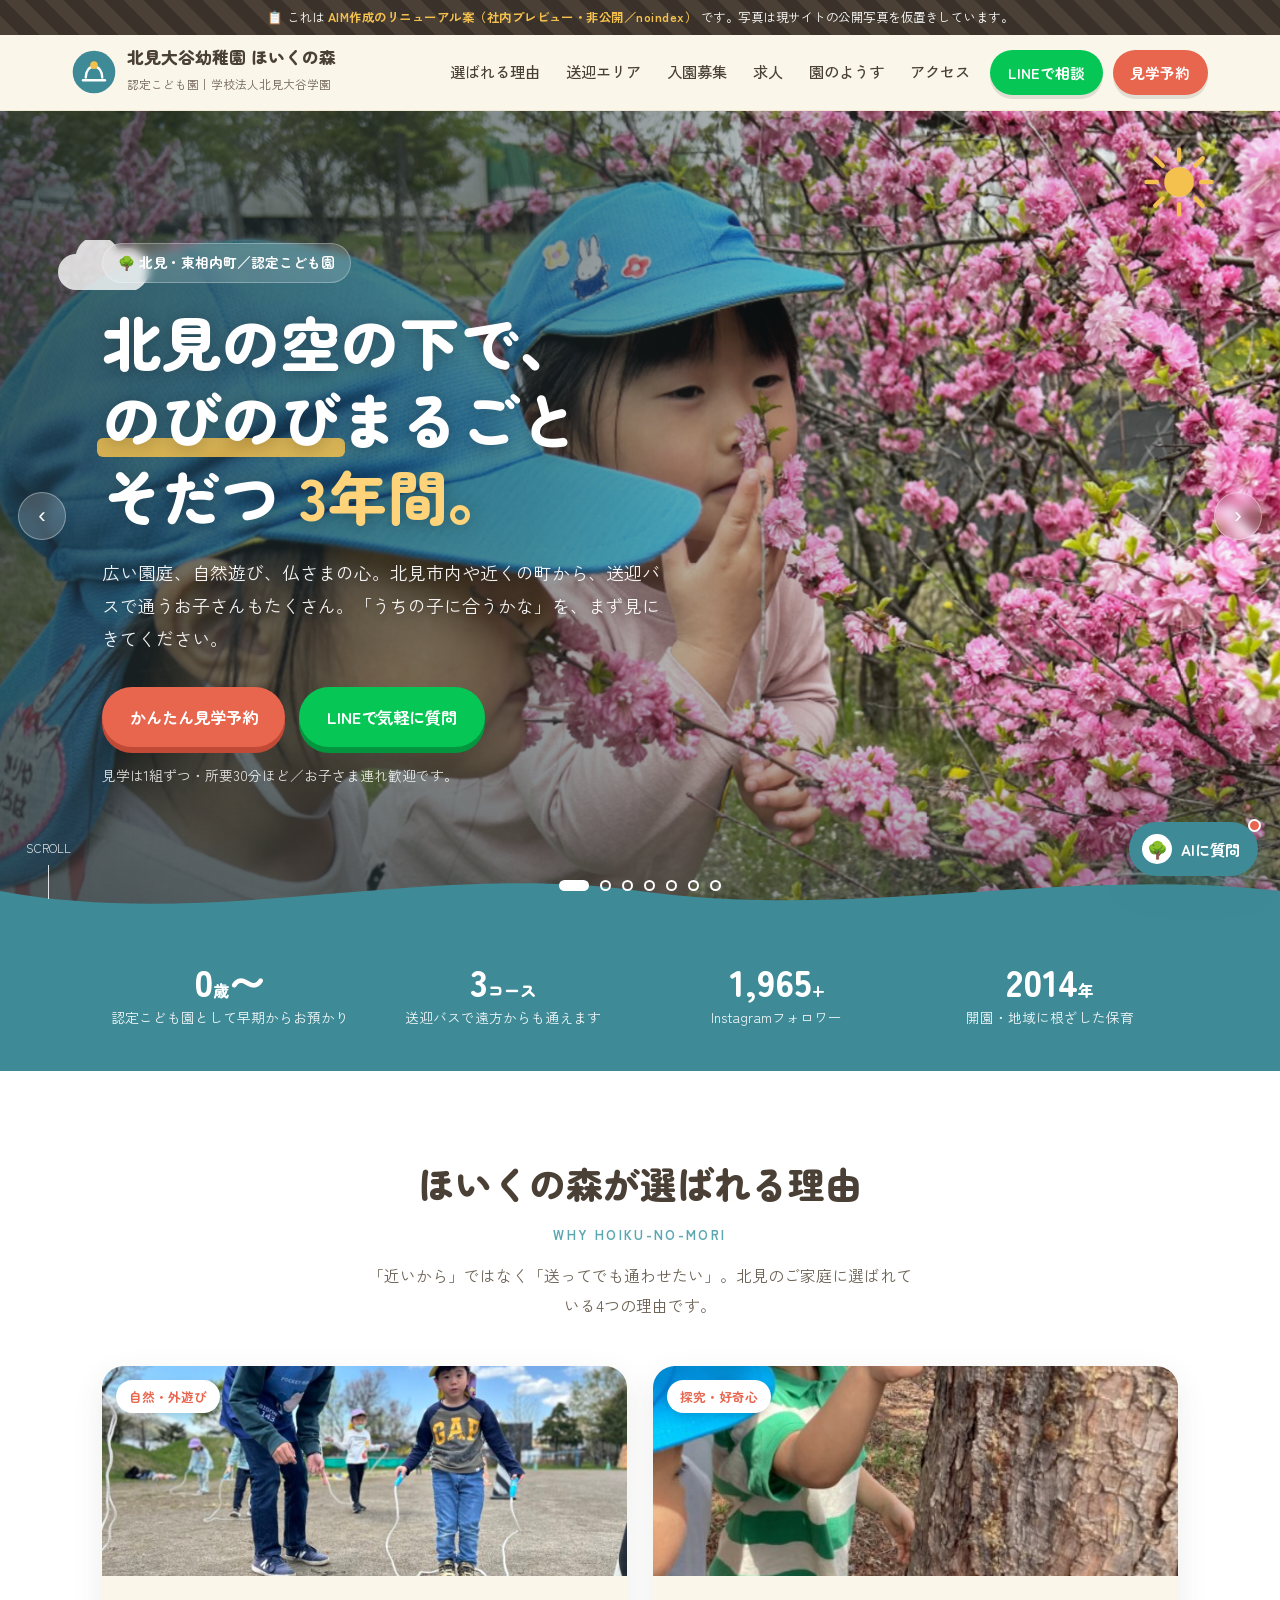
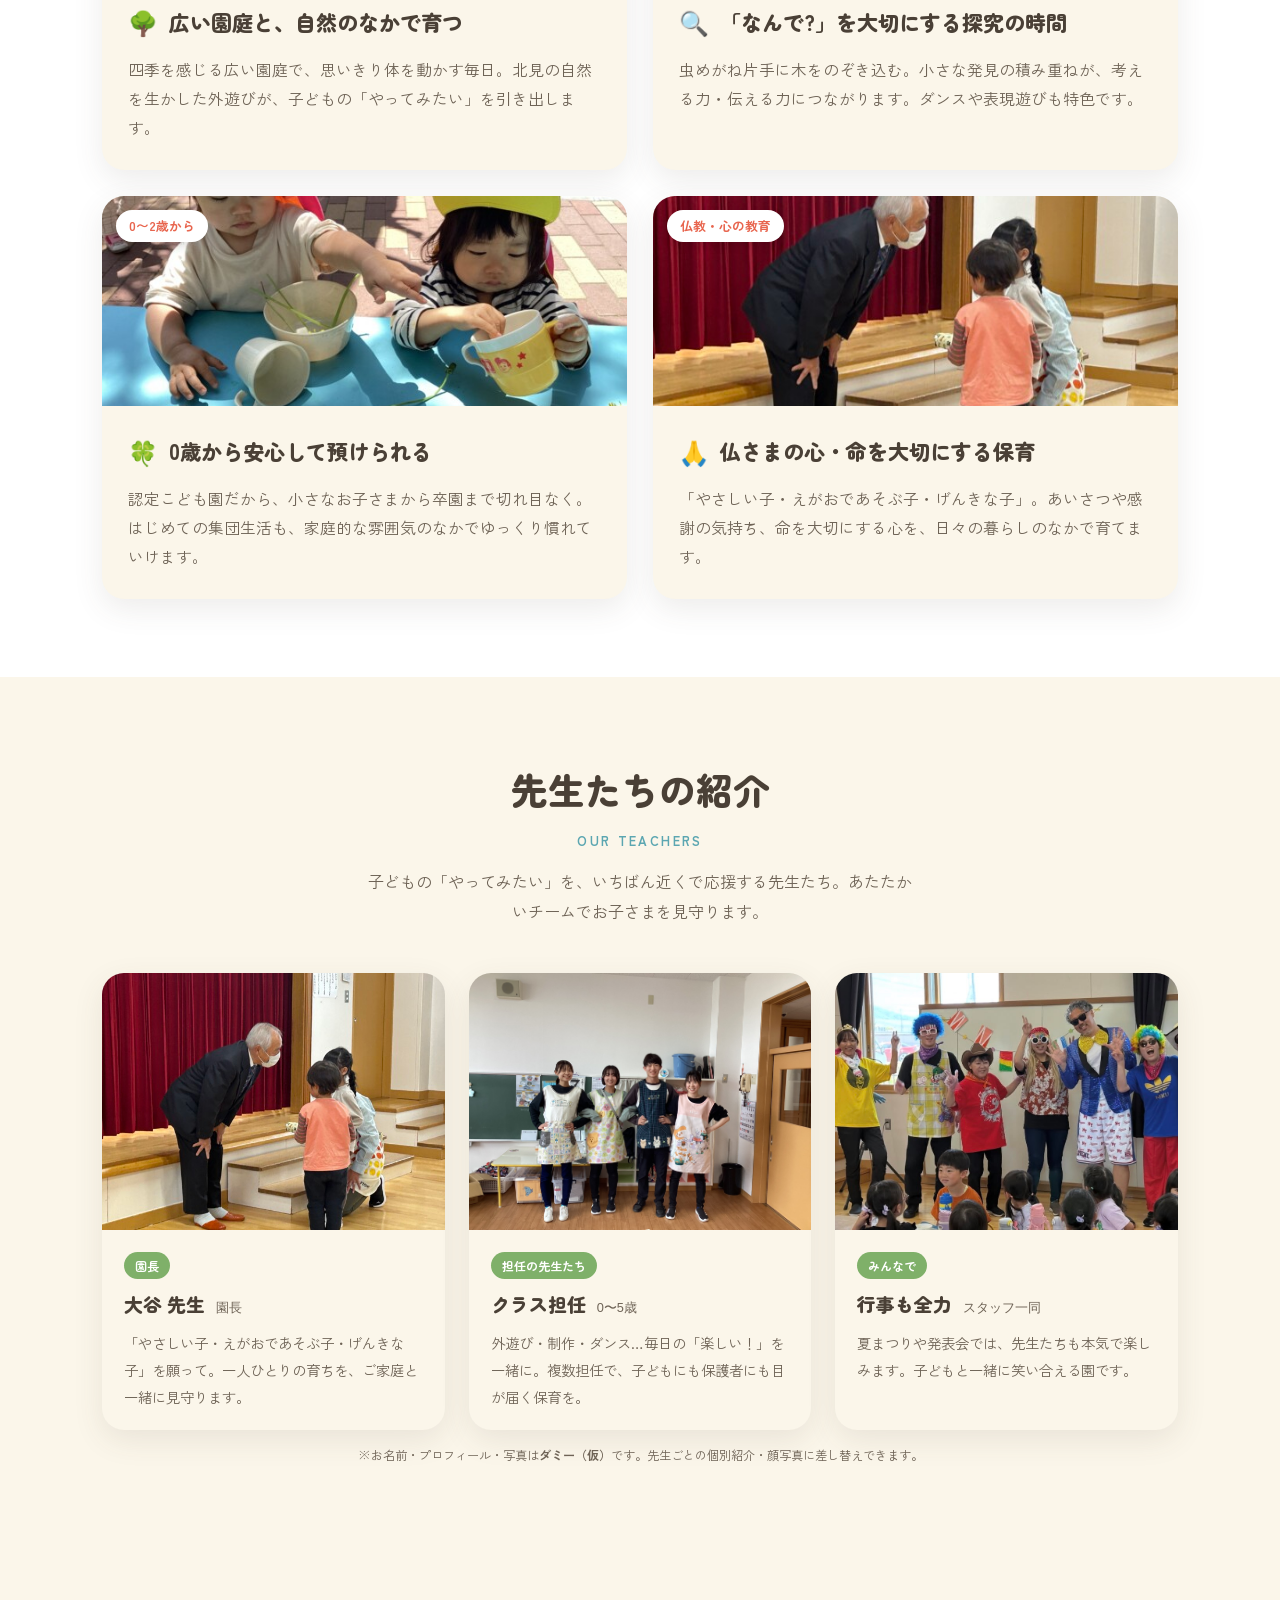
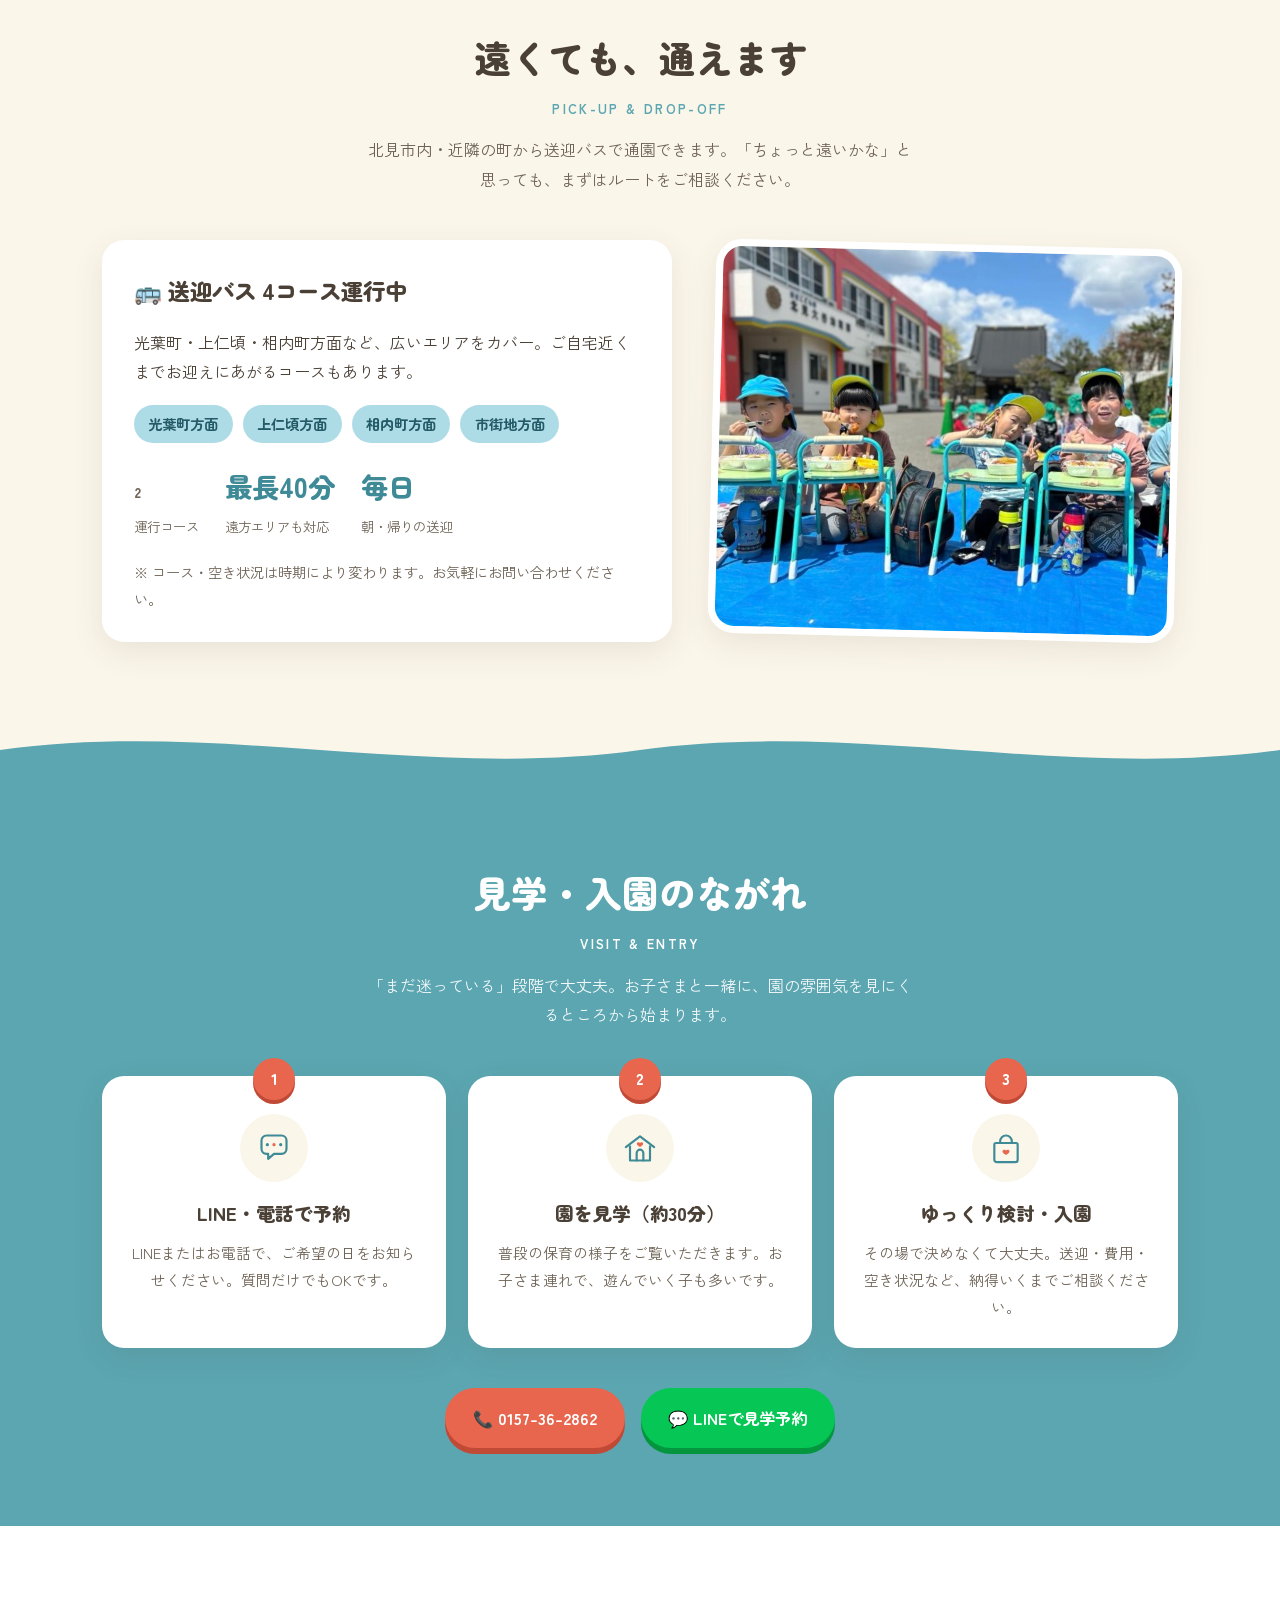
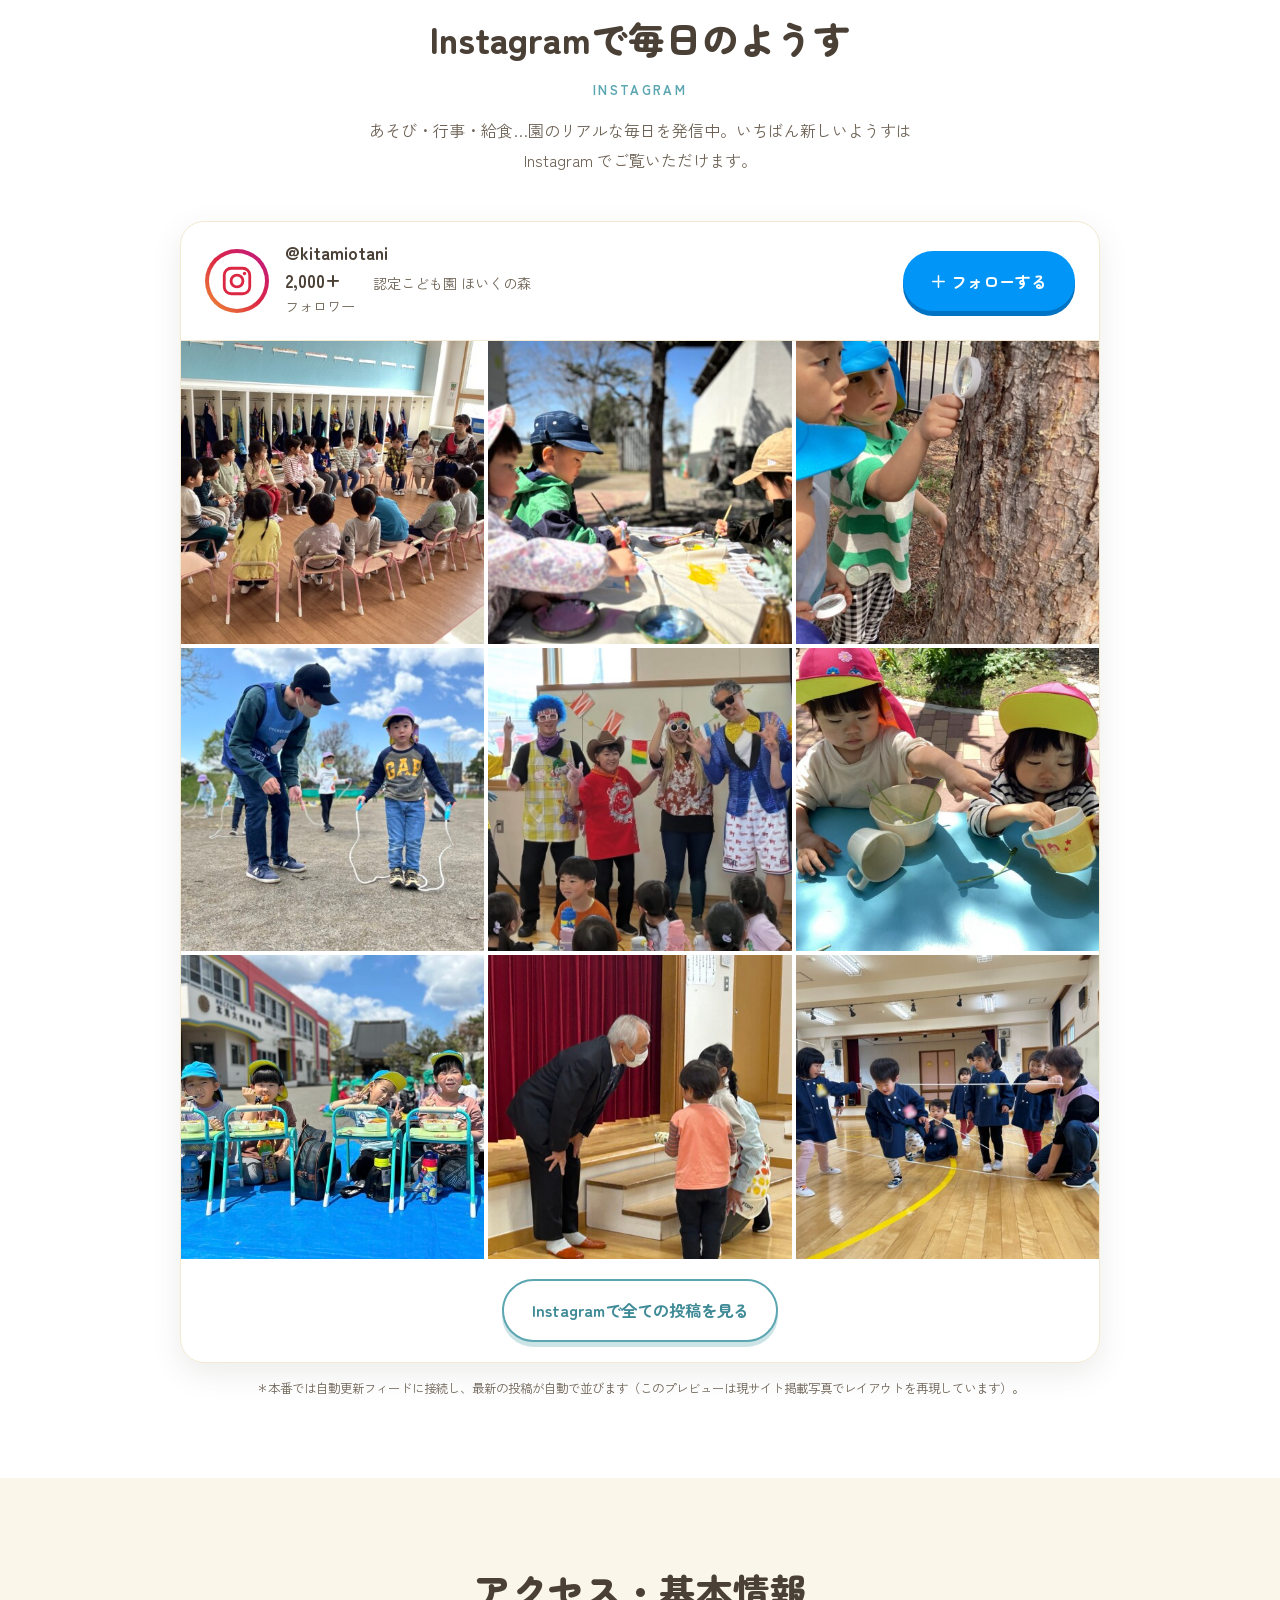
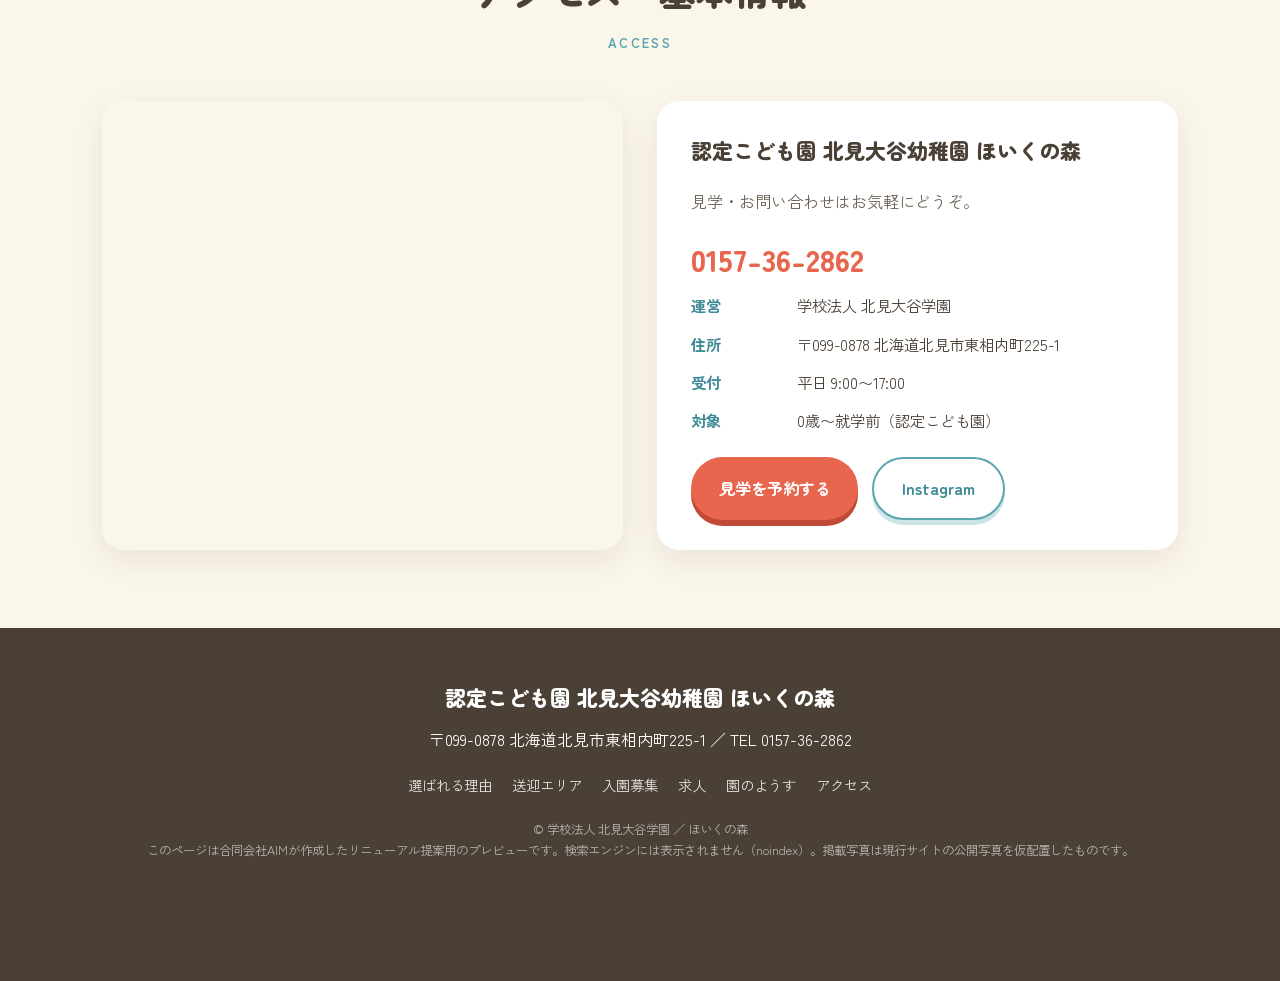
==== commit 8cfba355: "feat: 先生紹介セクション・写真ギャラリー・見学予約/応募フォーム追加＋園長写真を修正" ====
--- a/index.html
+++ b/index.html
@@ -174,7 +174,7 @@
       </div>
 
       <div class="reason reveal d1">
-        <div class="ph"><span class="tag">仏教・心の教育</span><img src="assets/photos/img_9775-1.jpg" alt="園長先生とのあいさつ"></div>
+        <div class="ph"><span class="tag">仏教・心の教育</span><img src="assets/photos/img_9751.jpg" alt="園長先生とのあいさつ"></div>
         <div class="body">
           <h3><span class="ic">🙏</span>仏さまの心・命を大切にする保育</h3>
           <p>「やさしい子・えがおであそぶ子・げんきな子」。あいさつや感謝の気持ち、命を大切にする心を、日々の暮らしのなかで育てます。</p>
@@ -182,6 +182,32 @@
       </div>
 
     </div>
+  </div>
+</section>
+
+<!-- 先生たちの紹介 -->
+<section class="bg-cream" id="staff">
+  <div class="wrap">
+    <div class="sec-head reveal">
+      <span class="ja">先生たちの紹介</span>
+      <span class="en">OUR TEACHERS</span>
+      <p>子どもの「やってみたい」を、いちばん近くで応援する先生たち。あたたかいチームでお子さまを見守ります。</p>
+    </div>
+    <div class="staff-grid">
+      <div class="staff reveal">
+        <div class="ph"><img src="assets/photos/img_9751.jpg" alt="園長先生" loading="lazy"></div>
+        <div class="body"><span class="role">園長</span><h3>大谷 先生 <small>園長</small></h3><p>「やさしい子・えがおであそぶ子・げんきな子」を願って。一人ひとりの育ちを、ご家庭と一緒に見守ります。</p></div>
+      </div>
+      <div class="staff reveal d1">
+        <div class="ph"><img src="assets/photos/staff_apron4.jpg" alt="担任の先生たち" loading="lazy"></div>
+        <div class="body"><span class="role">担任の先生たち</span><h3>クラス担任 <small>0〜5歳</small></h3><p>外遊び・制作・ダンス…毎日の「楽しい！」を一緒に。複数担任で、子どもにも保護者にも目が届く保育を。</p></div>
+      </div>
+      <div class="staff reveal">
+        <div class="ph"><img src="assets/photos/staff_costume.jpg" alt="行事のようす" loading="lazy"></div>
+        <div class="body"><span class="role">みんなで</span><h3>行事も全力 <small>スタッフ一同</small></h3><p>夏まつりや発表会では、先生たちも本気で楽しみます。子どもと一緒に笑い合える園です。</p></div>
+      </div>
+    </div>
+    <p class="form-note reveal">※お名前・プロフィール・写真は<b>ダミー（仮）</b>です。先生ごとの個別紹介・顔写真に差し替えできます。</p>
   </div>
 </section>
 
--- a/assets/css/site.css
+++ b/assets/css/site.css
@@ -343,3 +343,80 @@
 .cta-band .tel{font-family:"Zen Maru Gothic";font-weight:900;font-size:2.1rem;margin:10px 0}
 .cta-band .btns{display:flex;gap:14px;justify-content:center;flex-wrap:wrap;margin-top:18px}
 .bg-cream{background:var(--cream)}
+
+/* ===== enhanced sub-page components ===== */
+.badge-o{color:#2e8b57;font-weight:700}.badge-t{color:#d98a00;font-weight:700}.badge-x{color:#b04a4a;font-weight:700}
+.def-grid{display:grid;grid-template-columns:repeat(2,1fr);gap:16px}
+.def{background:#fff;border-radius:16px;box-shadow:var(--shadow);padding:18px 22px}
+.def dt{font-family:"Zen Maru Gothic";font-weight:700;color:var(--teal);font-size:.92rem;margin-bottom:5px}
+.def dd{font-size:1.05rem;font-weight:500}
+.def dd small{color:var(--ink-soft);font-size:.8rem;font-weight:400;display:block;margin-top:2px}
+@media(max-width:620px){.def-grid{grid-template-columns:1fr}}
+/* timeline (1日の流れ) */
+.timeline{max-width:720px;margin:0 auto}
+.tl-item{display:flex;gap:14px;position:relative;padding-bottom:24px}
+.tl-time{flex:none;width:60px;font-family:"Zen Maru Gothic";font-weight:700;color:var(--teal);text-align:right;padding-top:4px;font-size:.95rem}
+.tl-line{flex:none;position:relative;width:22px;display:flex;justify-content:center}
+.tl-dot{width:15px;height:15px;border-radius:50%;background:var(--coral);margin-top:7px;z-index:1;box-shadow:0 0 0 4px var(--cream)}
+.tl-line::before{content:"";position:absolute;top:7px;bottom:-24px;width:3px;background:var(--cream-deep)}
+.tl-item:last-child{padding-bottom:0}.tl-item:last-child .tl-line::before{display:none}
+.tl-body{background:#fff;border-radius:14px;padding:13px 18px;box-shadow:var(--shadow);flex:1}
+.tl-body h4{font-family:"Zen Maru Gothic";font-weight:700;font-size:1rem;margin-bottom:2px}
+.tl-body p{font-size:.88rem;color:var(--ink-soft)}
+@media(max-width:560px){.tl-time{width:46px;font-size:.82rem}}
+/* voice cards (先生の声) */
+.voice-grid{display:grid;grid-template-columns:repeat(3,1fr);gap:22px}
+.voice{background:#fff;border-radius:var(--radius);box-shadow:var(--shadow);padding:26px 24px;position:relative;transition:transform .25s}
+.voice:hover{transform:translateY(-6px)}
+.voice .q{position:absolute;top:10px;right:20px;font-size:3rem;color:var(--cream-deep);font-family:Georgia,serif;line-height:1}
+.voice .who{display:flex;align-items:center;gap:12px;margin-bottom:13px}
+.voice .av{width:50px;height:50px;border-radius:50%;background:var(--sky);display:grid;place-content:center;font-size:1.5rem;flex:none}
+.voice .who b{font-family:"Zen Maru Gothic";display:block;font-size:.98rem}
+.voice .who span{font-size:.78rem;color:var(--ink-soft)}
+.voice p{font-size:.93rem;position:relative;z-index:1}
+@media(max-width:760px){.voice-grid{grid-template-columns:1fr}}
+/* season events */
+.season-grid{display:grid;grid-template-columns:repeat(4,1fr);gap:16px}
+.season{background:#fff;border-radius:18px;box-shadow:var(--shadow);overflow:hidden}
+.season .hd{padding:11px;text-align:center;font-family:"Zen Maru Gothic";font-weight:700;color:#fff;font-size:1.02rem}
+.season.s1 .hd{background:#7FB069}.season.s2 .hd{background:#5BA6B1}.season.s3 .hd{background:#E8654E}.season.s4 .hd{background:#6E8CB0}
+.season ul{list-style:none;padding:14px 16px;font-size:.9rem}
+.season li{padding:5px 0;border-bottom:1px dashed var(--cream-deep)}
+.season li:last-child{border:none}
+@media(max-width:760px){.season-grid{grid-template-columns:repeat(2,1fr)}}
+/* mini stat band */
+.statline{display:flex;flex-wrap:wrap;justify-content:center;gap:12px;margin-top:8px}
+.statline span{background:#fff;border:1px solid var(--cream-deep);border-radius:999px;padding:.5em 1.2em;font-family:"Zen Maru Gothic";font-weight:700;color:var(--teal);font-size:.92rem}
+
+/* ===== staff intro / gallery / forms ===== */
+.staff-grid{display:grid;grid-template-columns:repeat(3,1fr);gap:24px}
+.staff{background:var(--cream);border-radius:var(--radius);overflow:hidden;box-shadow:var(--shadow);transition:transform .25s}
+.staff:hover{transform:translateY(-6px)}
+.staff .ph{aspect-ratio:4/3;overflow:hidden}
+.staff .ph img{width:100%;height:100%;object-fit:cover;transition:transform .5s}
+.staff:hover .ph img{transform:scale(1.06)}
+.staff .body{padding:20px 22px}
+.staff .role{display:inline-block;background:var(--leaf);color:#fff;font-family:"Zen Maru Gothic";font-weight:700;font-size:.76rem;border-radius:999px;padding:.2em .9em;margin-bottom:8px}
+.staff h3{font-size:1.18rem;font-weight:900;margin-bottom:8px}
+.staff h3 small{font-size:.8rem;color:var(--ink-soft);font-weight:400;margin-left:6px}
+.staff p{font-size:.9rem;color:var(--ink-soft)}
+@media(max-width:760px){.staff-grid{grid-template-columns:1fr}}
+.gallery{display:grid;grid-template-columns:repeat(4,1fr);gap:8px}
+.gallery img{width:100%;aspect-ratio:1/1;object-fit:cover;border-radius:14px;transition:transform .4s}
+.gallery a:hover img{transform:scale(1.05)}
+@media(max-width:600px){.gallery{grid-template-columns:repeat(2,1fr)}}
+.form{max-width:680px;margin:0 auto;background:#fff;border-radius:var(--radius);box-shadow:var(--shadow);padding:30px 30px 34px}
+.field{margin-bottom:16px}
+.field label{display:block;font-family:"Zen Maru Gothic";font-weight:700;font-size:.9rem;margin-bottom:6px}
+.field .req{color:#fff;background:var(--coral);font-size:.66rem;border-radius:4px;padding:.1em .5em;margin-left:8px;vertical-align:middle}
+.field input,.field select,.field textarea{width:100%;border:1.5px solid var(--cream-deep);border-radius:12px;padding:.7em 1em;font-family:inherit;font-size:1rem;outline:none;background:#fff;color:var(--ink)}
+.field input:focus,.field select:focus,.field textarea:focus{border-color:var(--teal-light)}
+.field textarea{min-height:110px;resize:vertical}
+.field-row{display:grid;grid-template-columns:1fr 1fr;gap:16px}
+@media(max-width:560px){.field-row{grid-template-columns:1fr}}
+.form .submit{text-align:center;margin-top:10px}
+.form-done{display:none;text-align:center;padding:24px 10px}
+.form-done.show{display:block}
+.form-done .ic{font-size:2.6rem}
+.form-done h3{font-family:"Zen Maru Gothic";font-size:1.3rem;margin:8px 0}
+.form-note{text-align:center;font-size:.76rem;color:var(--ink-soft);margin-top:14px}
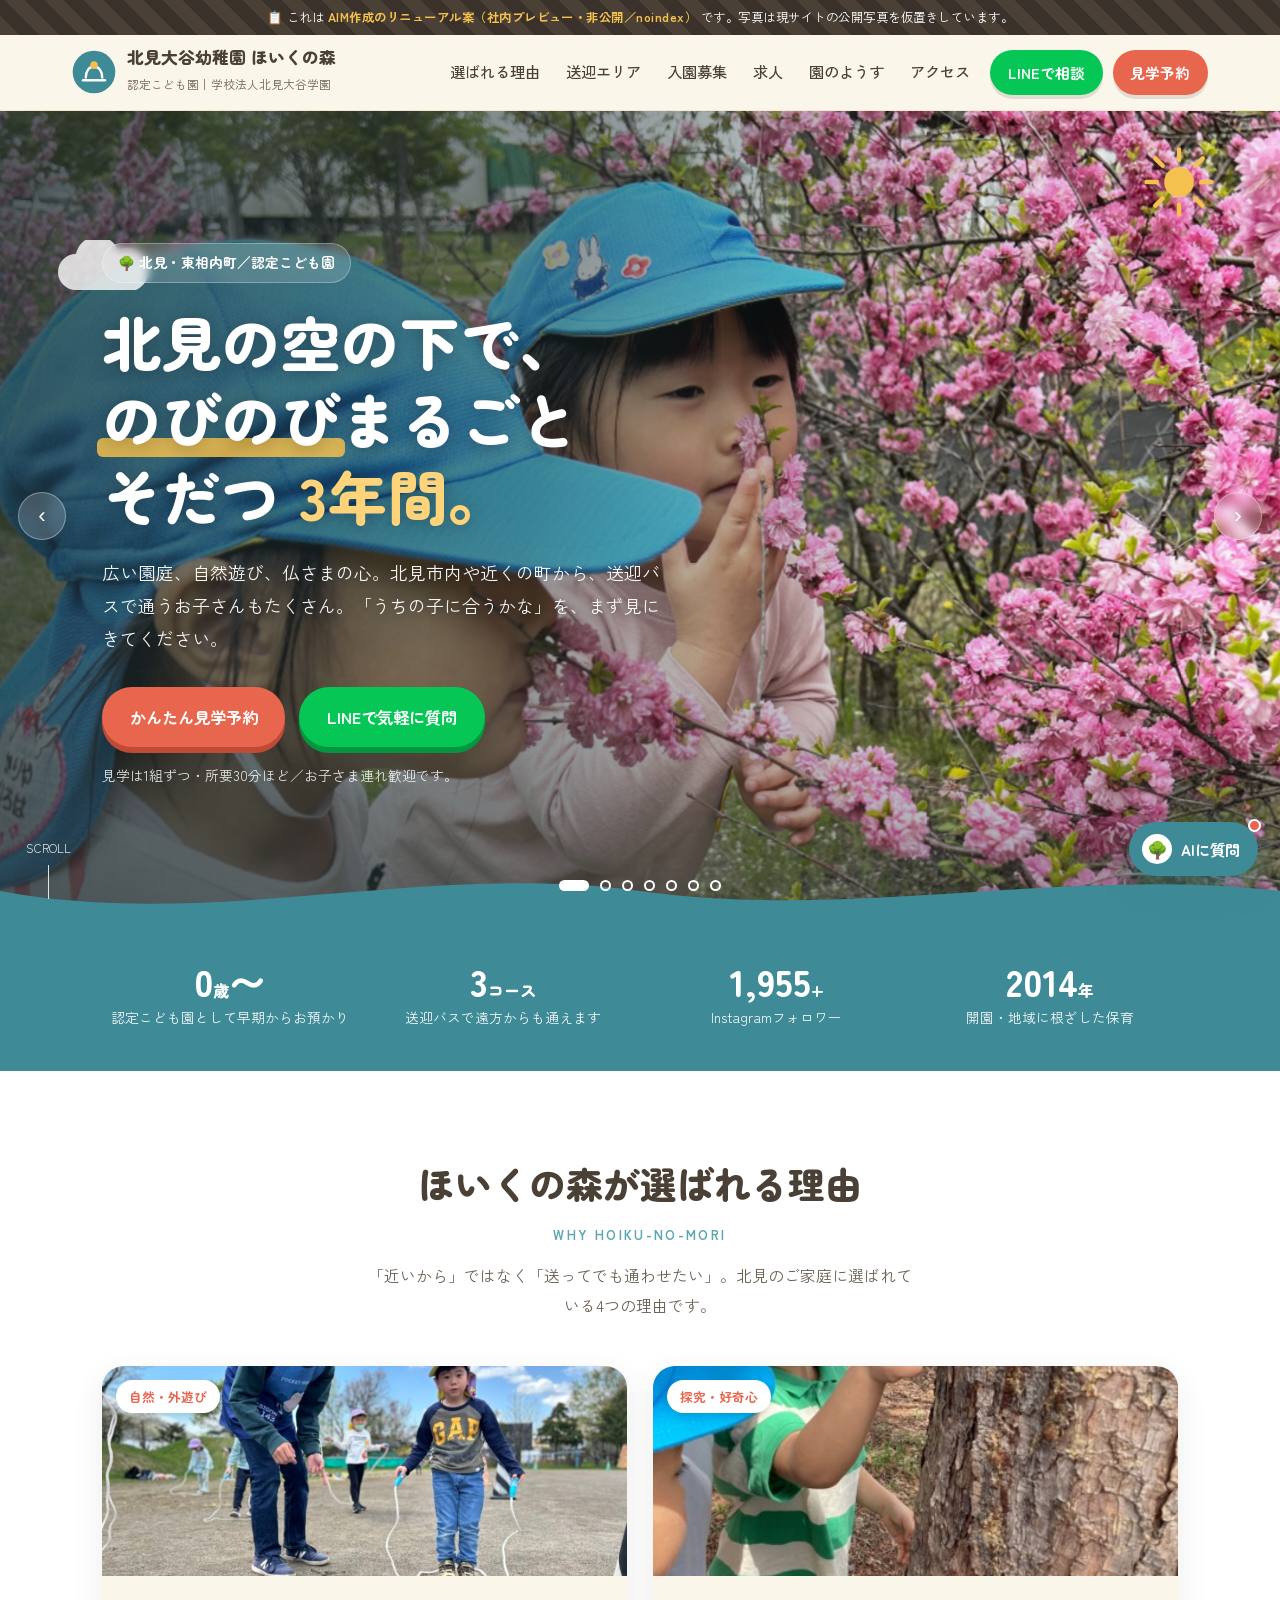
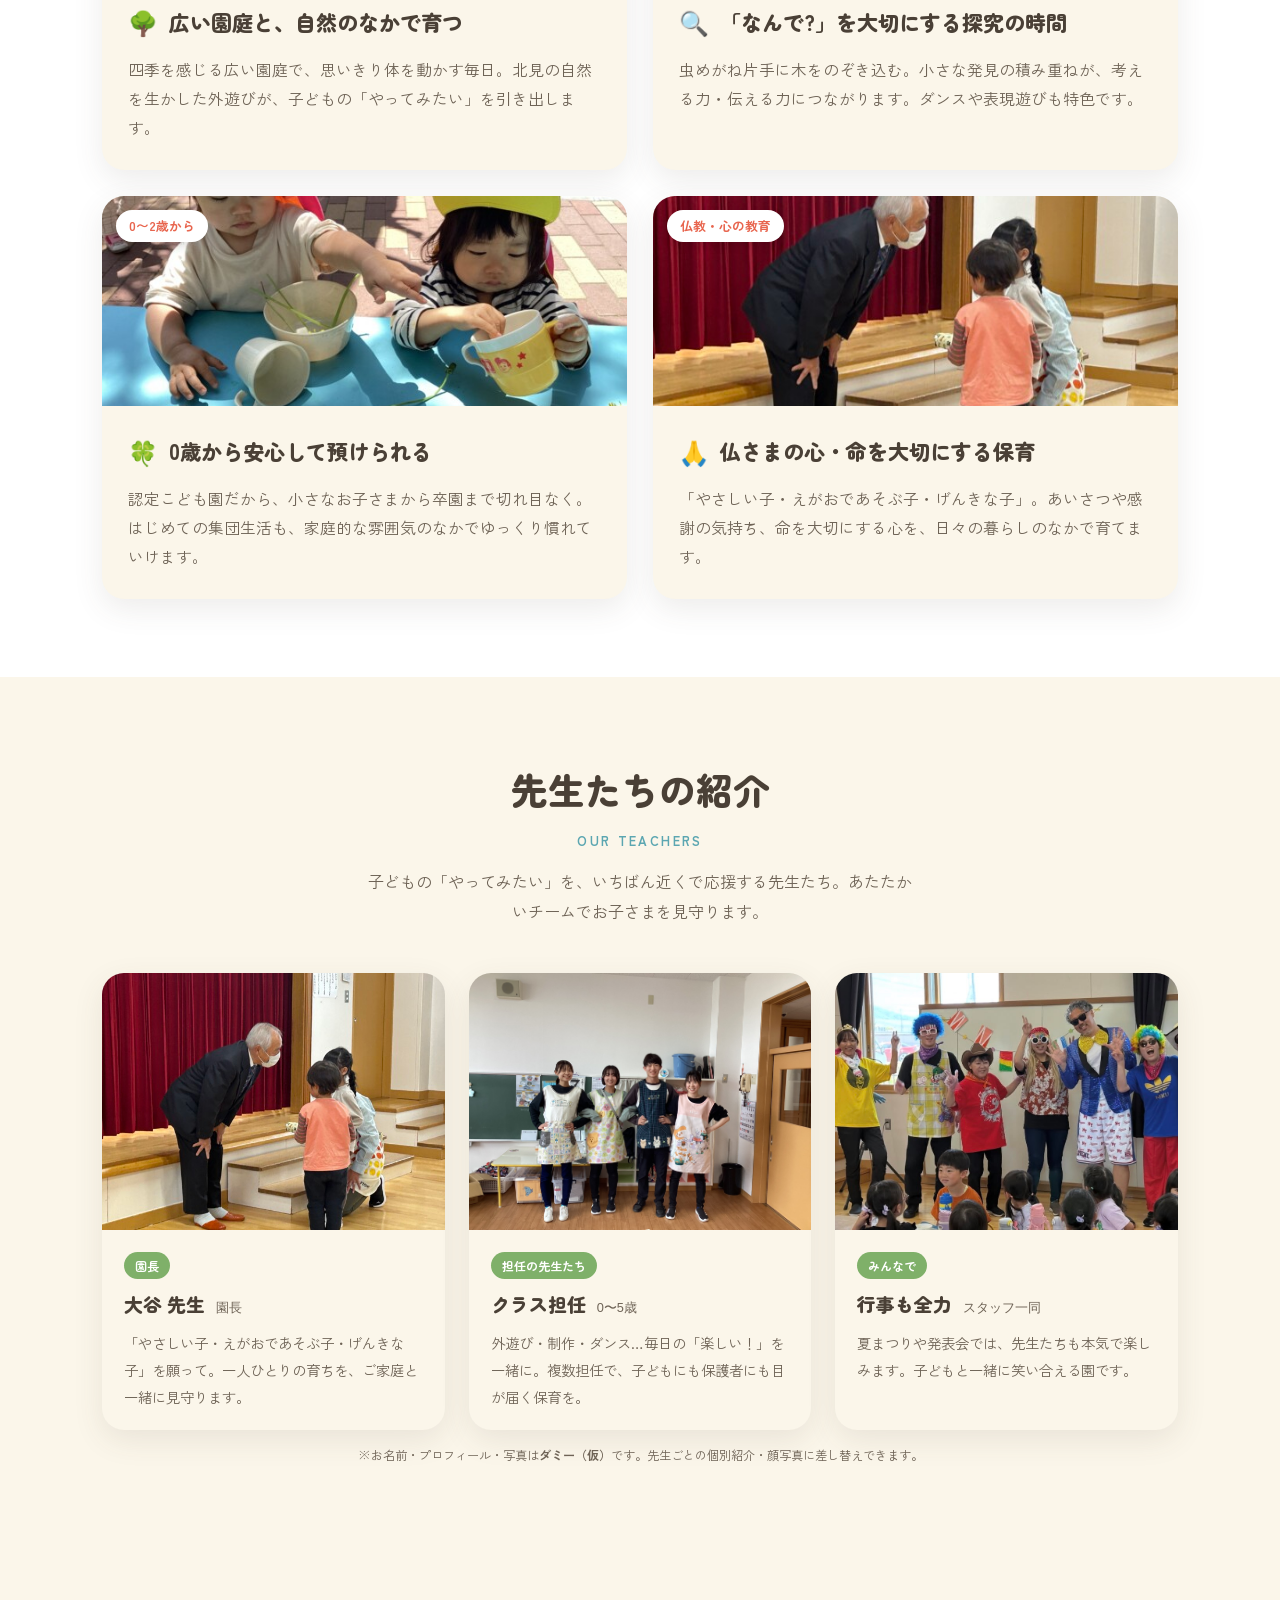
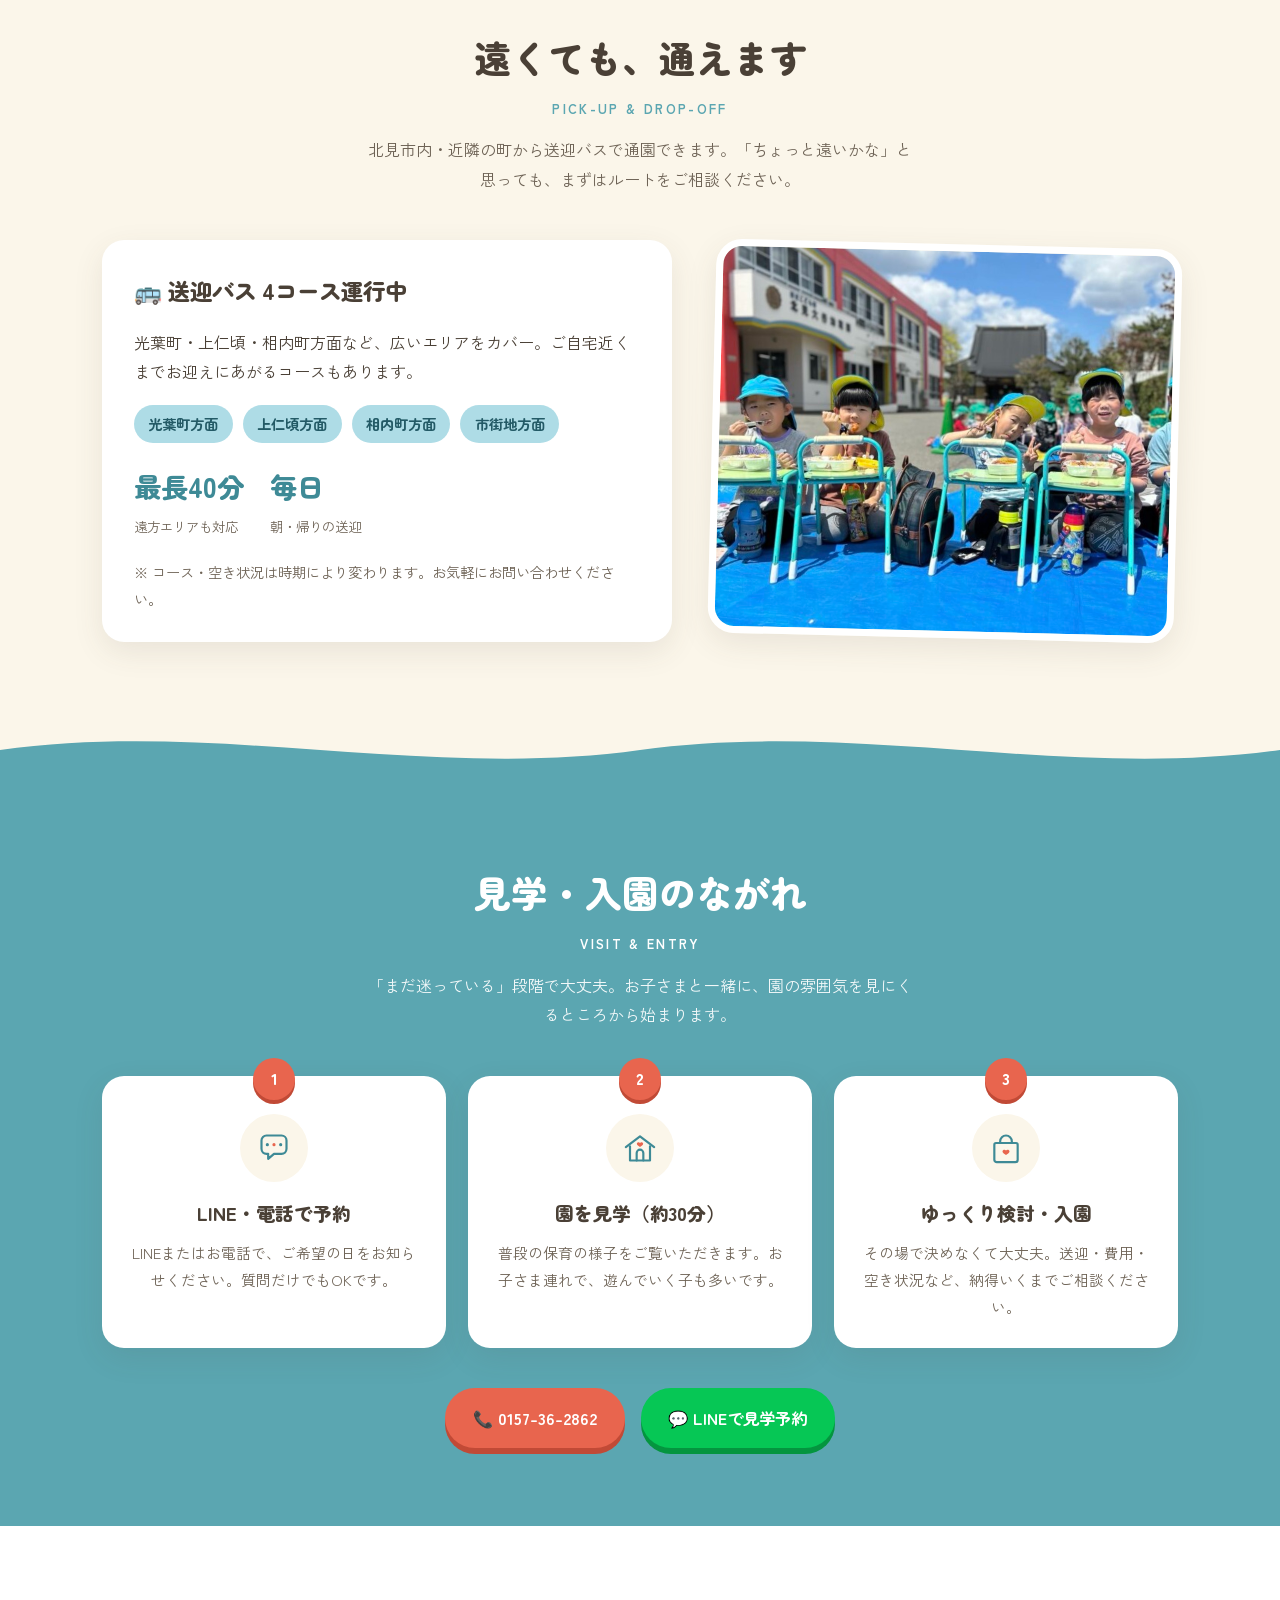
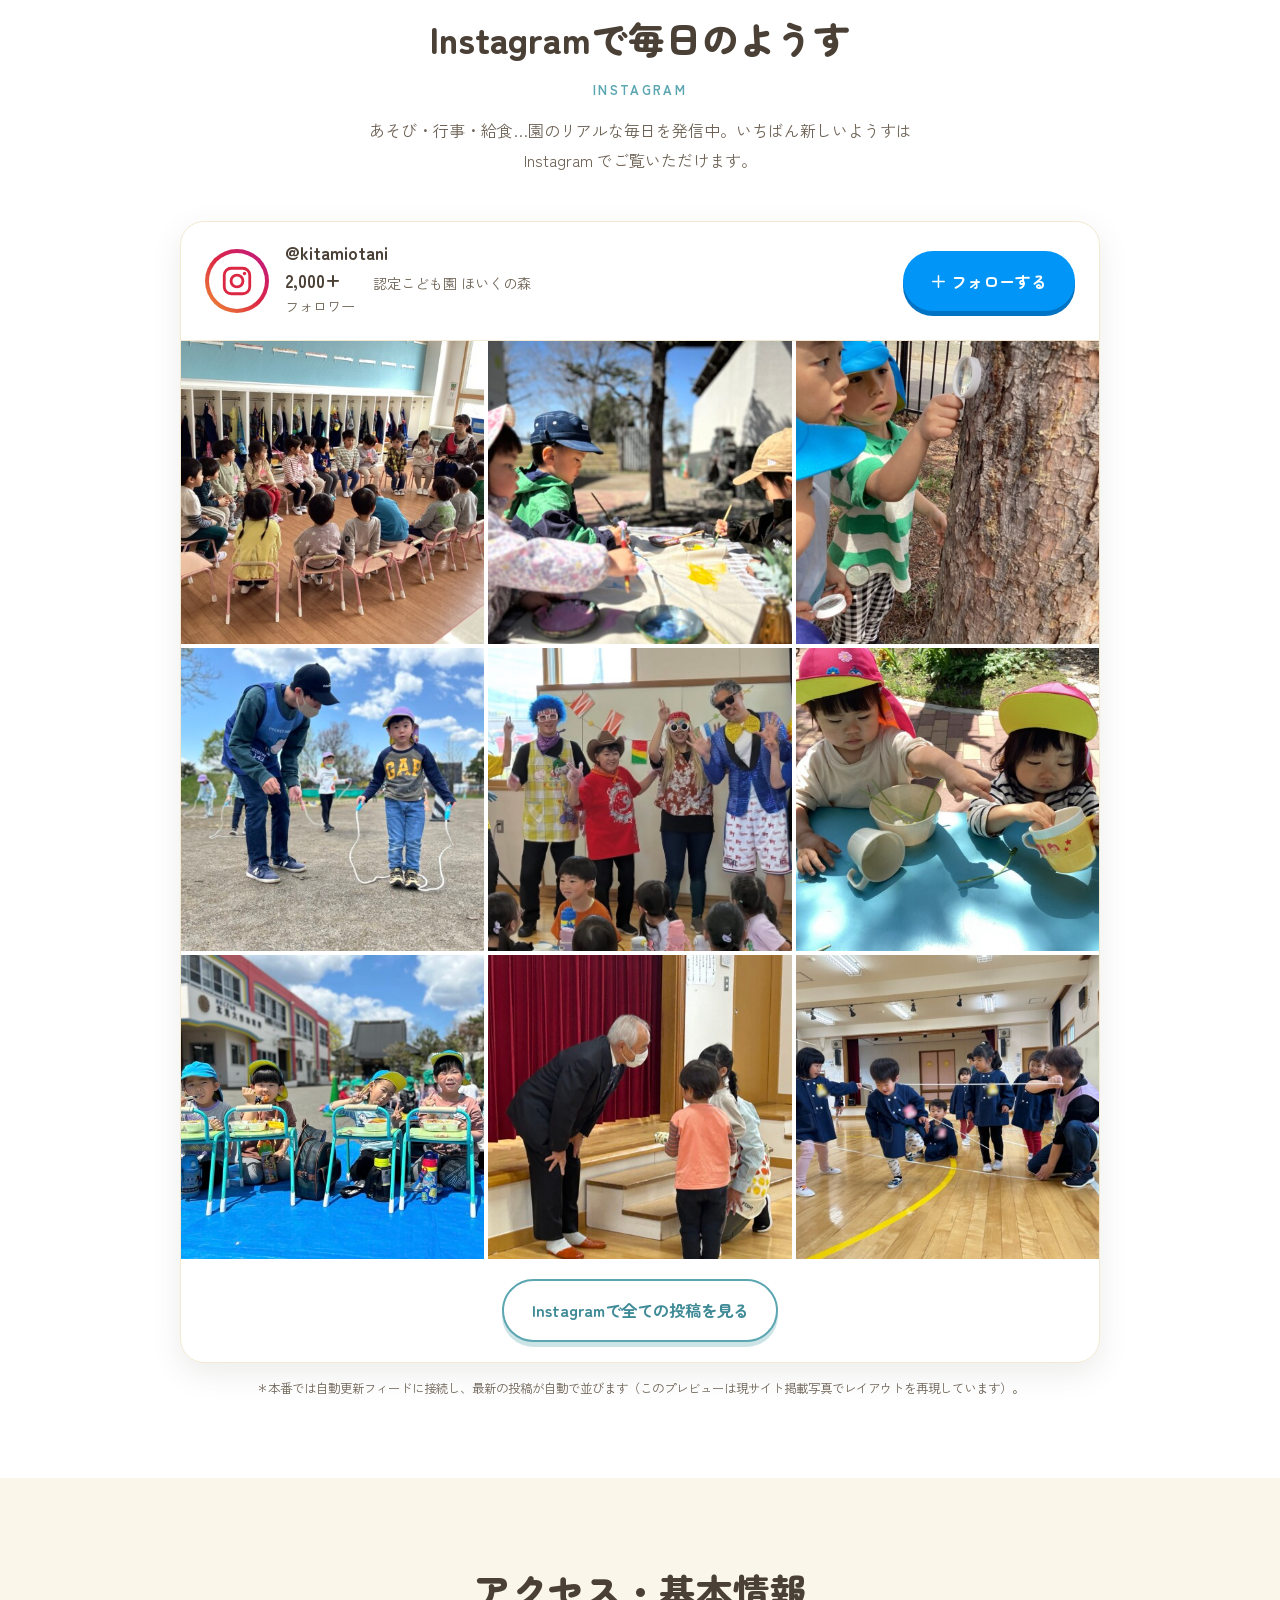
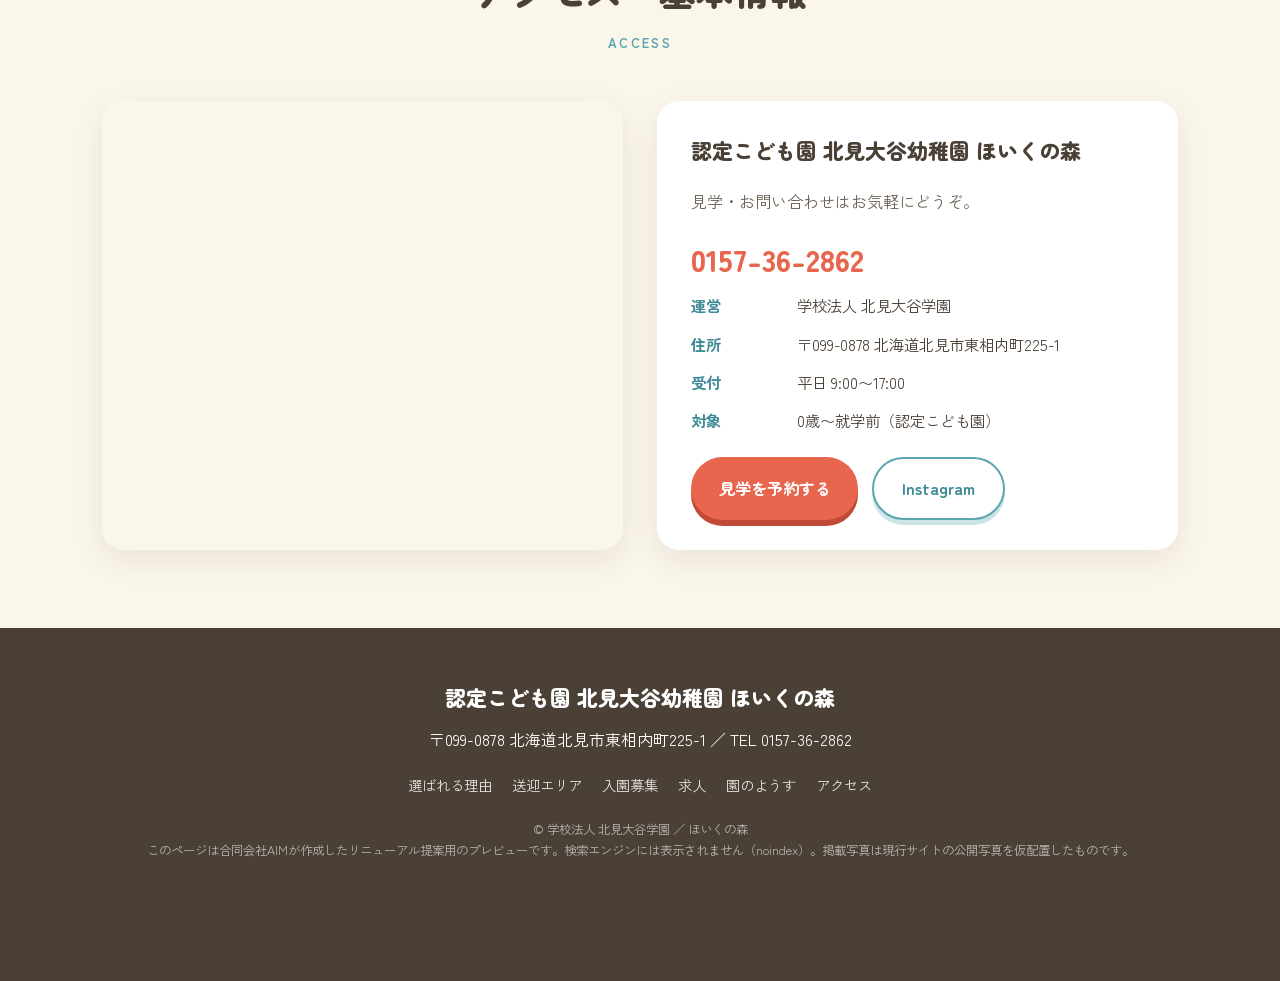
==== commit ce07f934: "fix: 送迎エリアの重複する『4 運行コース』表示を削除" ====
--- a/index.html
+++ b/index.html
@@ -225,7 +225,6 @@
         <p>光葉町・上仁頃・相内町方面など、広いエリアをカバー。ご自宅近くまでお迎えにあがるコースもあります。</p>
         <div class="course"><span>光葉町方面</span><span>上仁頃方面</span><span>相内町方面</span><span>市街地方面</span></div>
         <div class="area-stats">
-          <div><b><span data-count="4">0</span></b><span>運行コース</span></div>
           <div><b>最長40分</b><span>遠方エリアも対応</span></div>
           <div><b>毎日</b><span>朝・帰りの送迎</span></div>
         </div>
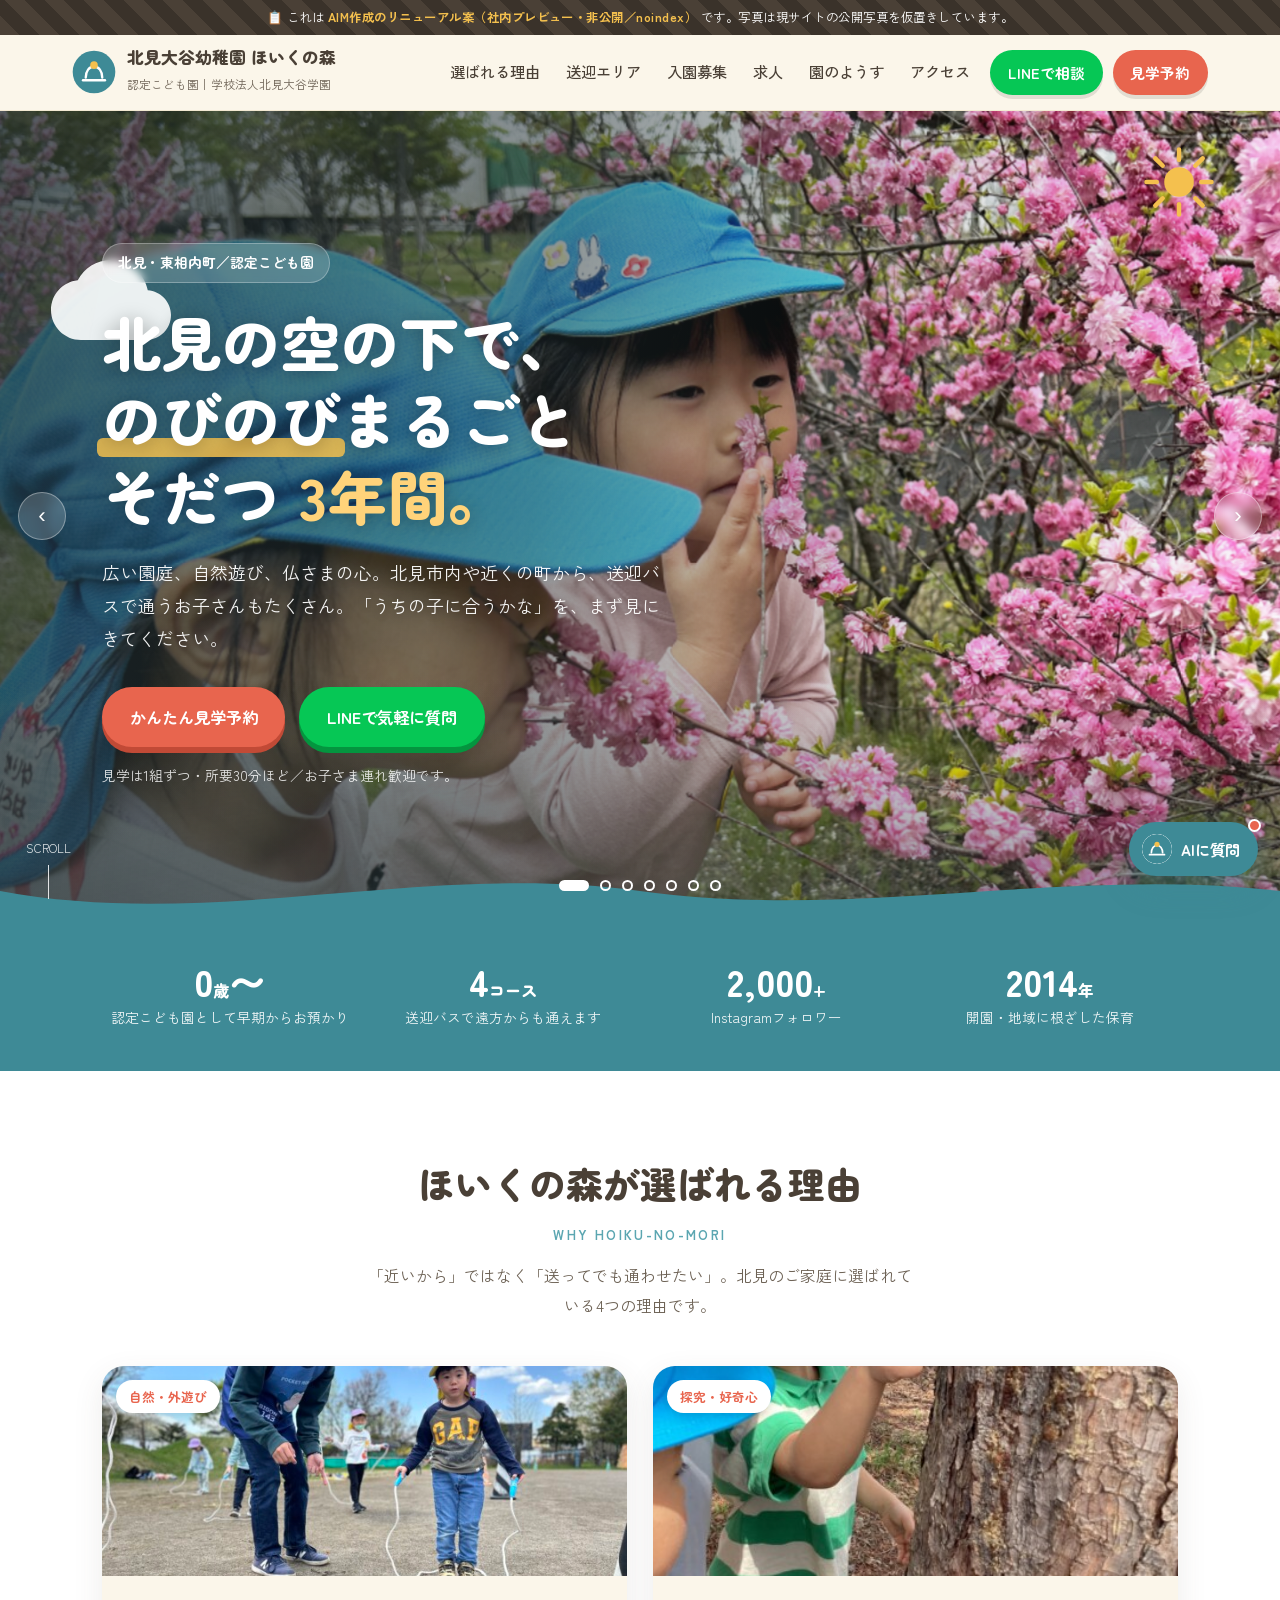
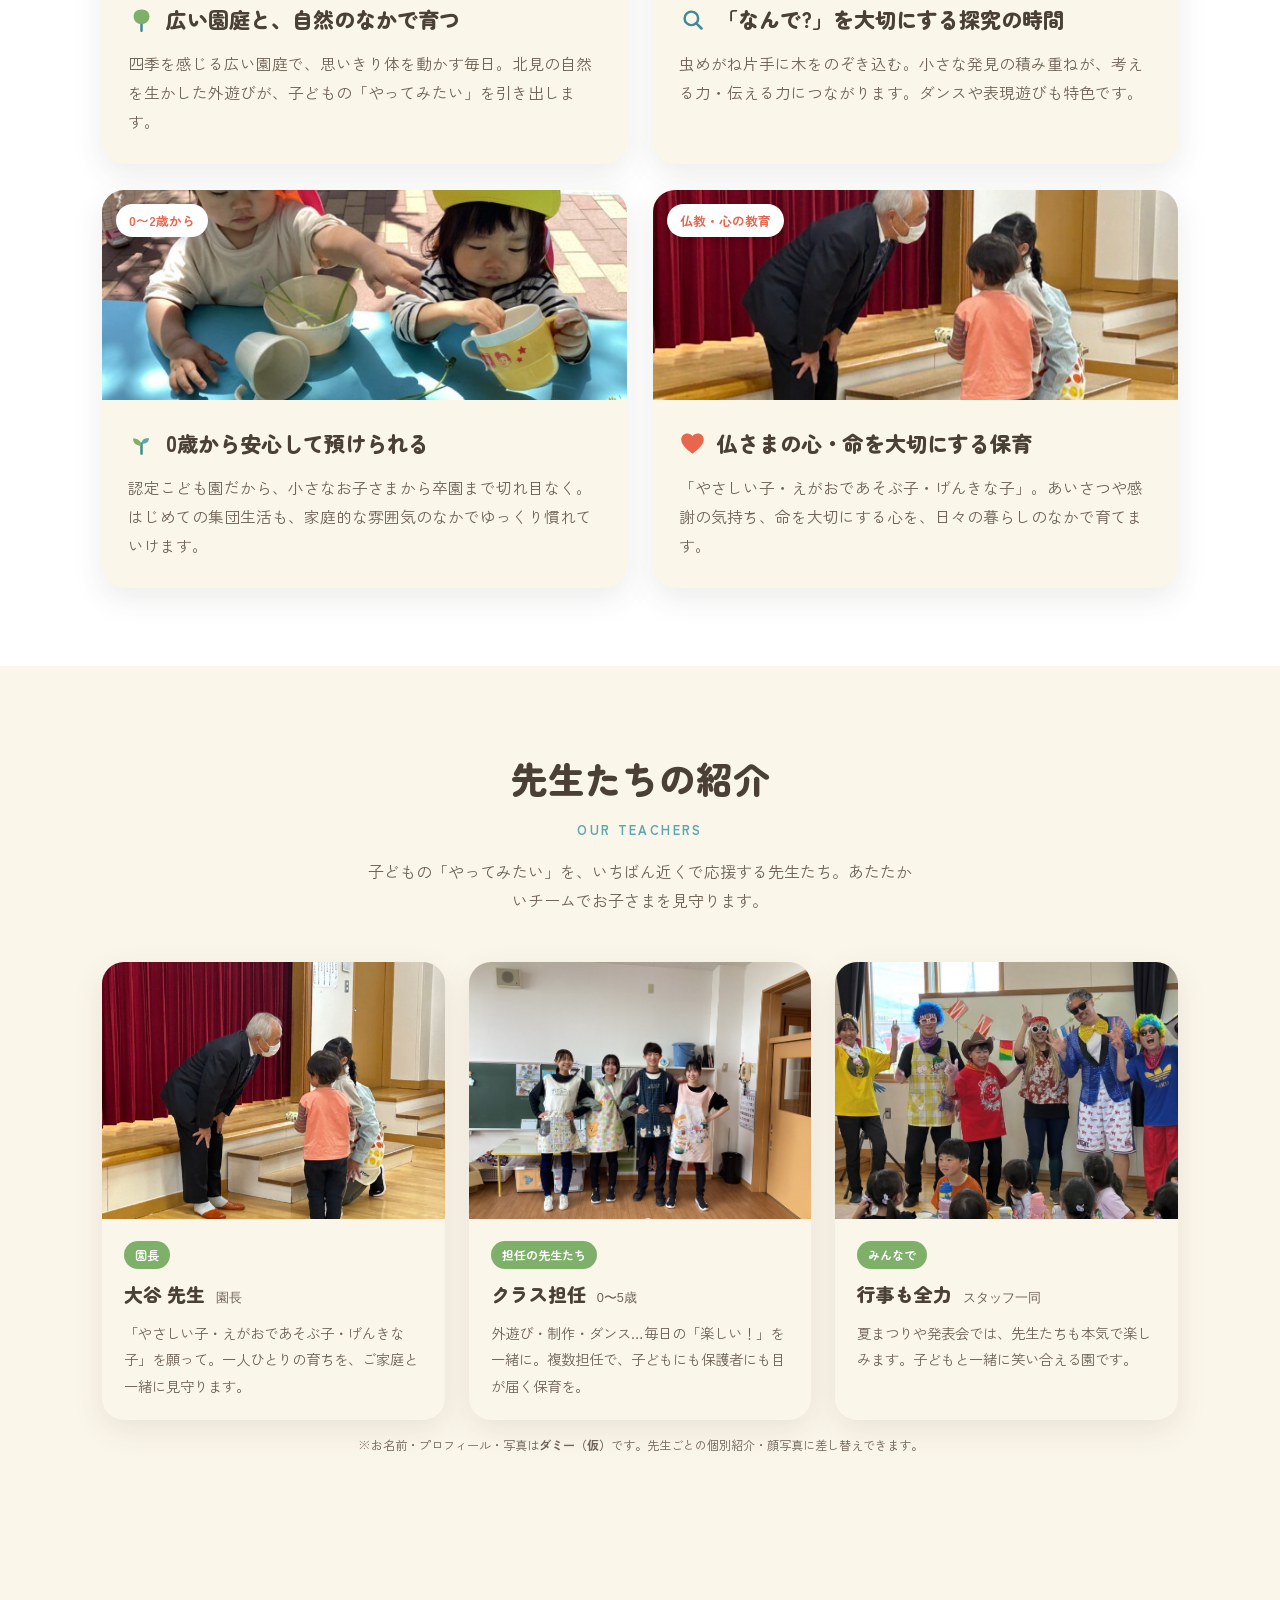
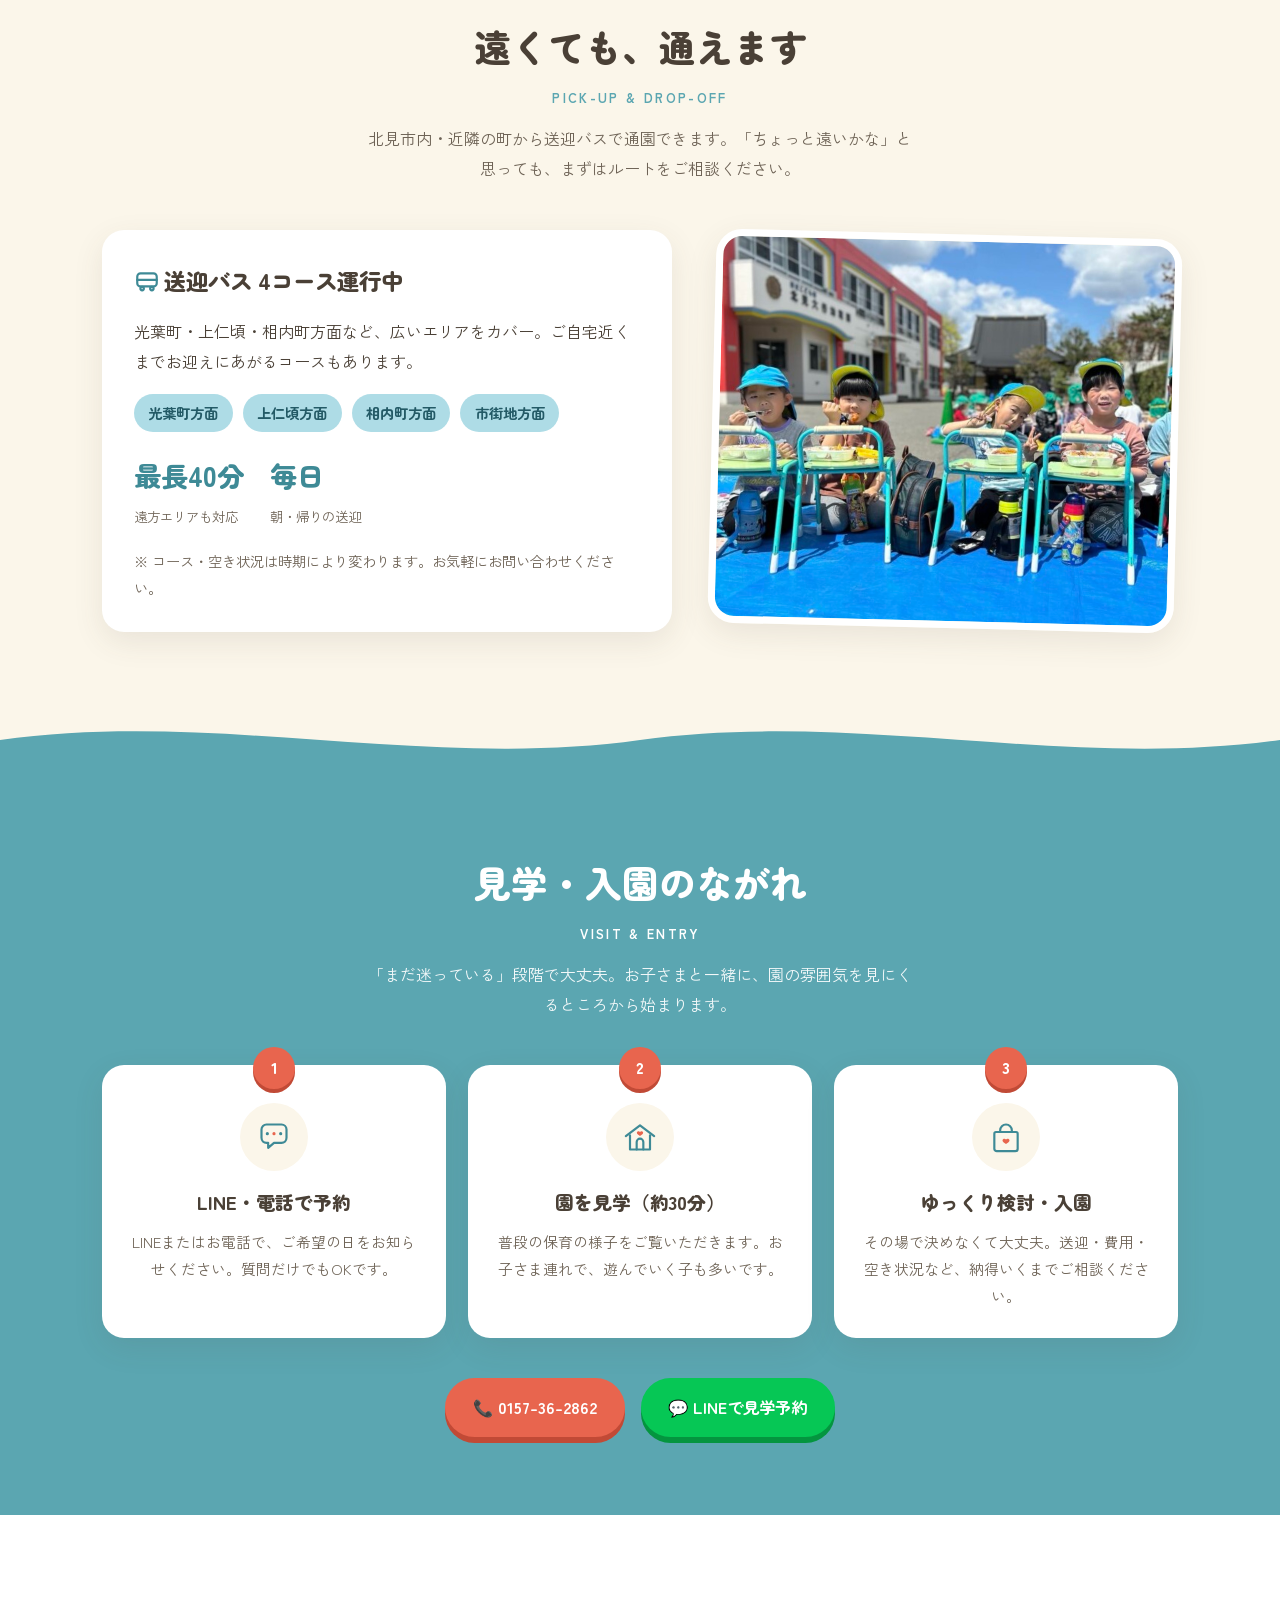
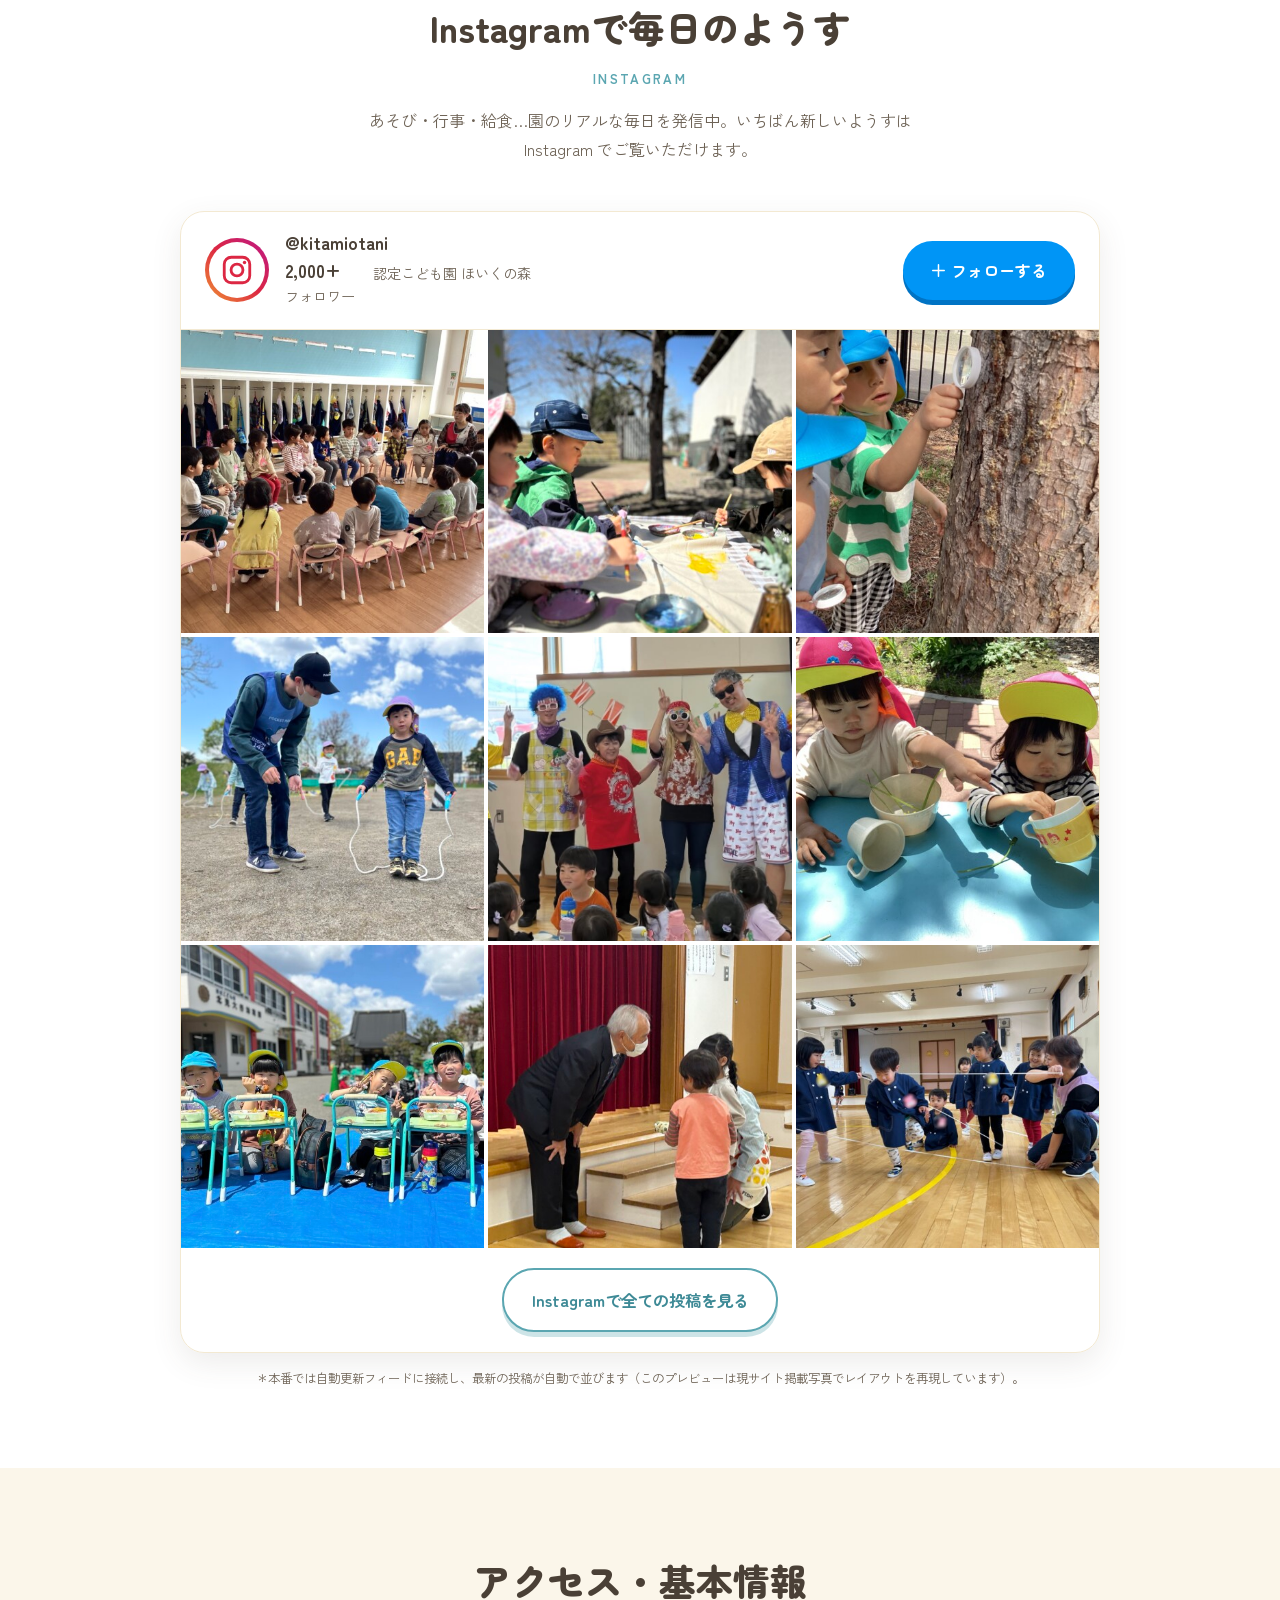
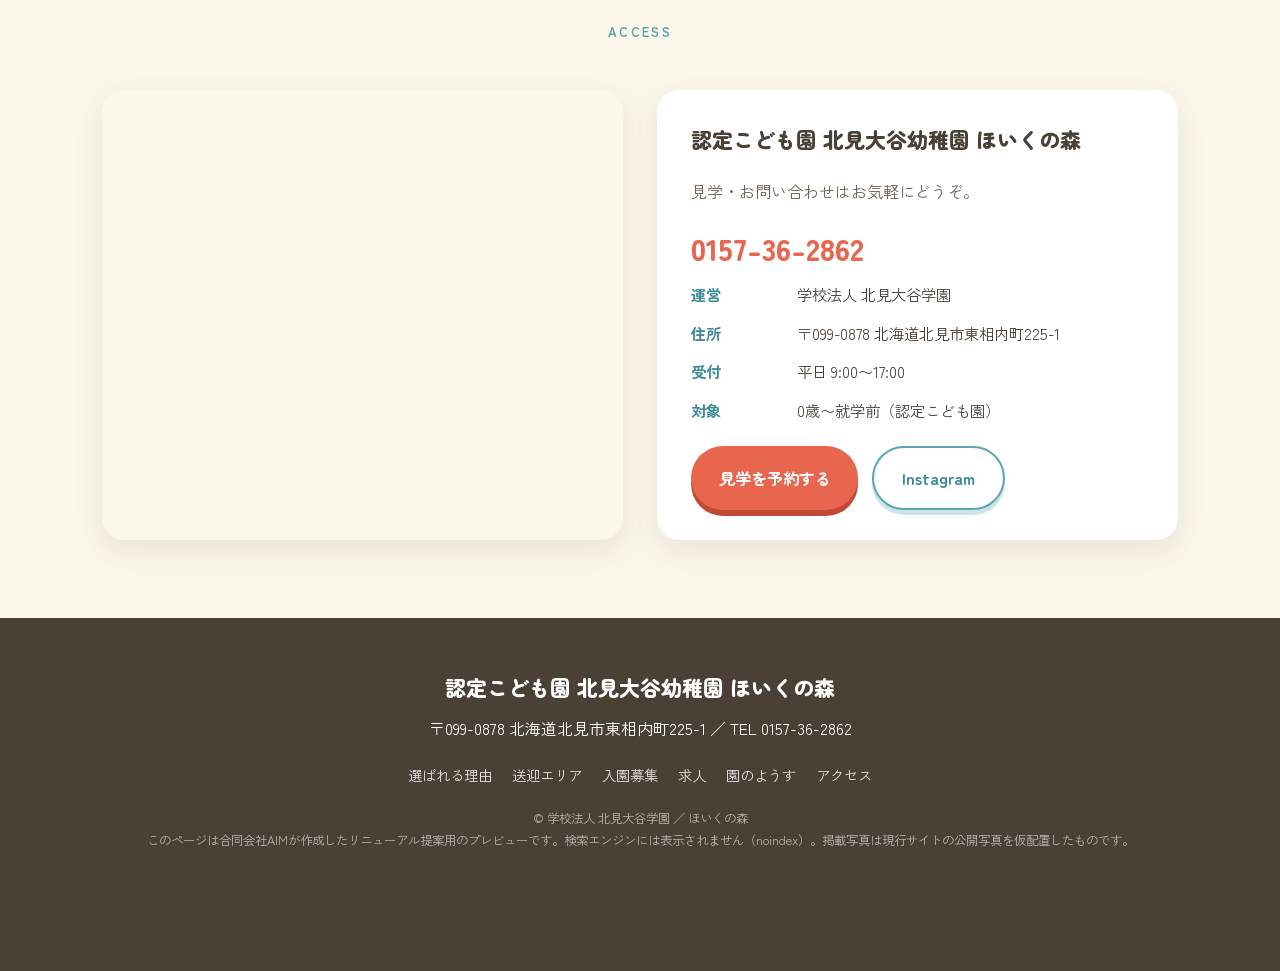
==== commit 5a0741eb: "fix: 雲マークを修正＋装飾絵文字をフラットSVGに統一(チャットロゴ=園ロゴ/理由/送迎/eyebrow/先生の声/送信完了)" ====
--- a/index.html
+++ b/index.html
@@ -106,11 +106,11 @@
   <div class="hero-scrim"></div>
 
   <svg class="doodle d-sun" viewBox="0 0 100 100" aria-hidden="true"><g fill="none" stroke="#F4C04E" stroke-width="6" stroke-linecap="round"><circle cx="50" cy="50" r="20" fill="#F4C04E" stroke="none"/><line x1="50" y1="6" x2="50" y2="20"/><line x1="50" y1="80" x2="50" y2="94"/><line x1="6" y1="50" x2="20" y2="50"/><line x1="80" y1="50" x2="94" y2="50"/><line x1="18" y1="18" x2="28" y2="28"/><line x1="72" y1="72" x2="82" y2="82"/><line x1="82" y1="18" x2="72" y2="28"/><line x1="28" y1="72" x2="18" y2="82"/></g></svg>
-  <svg class="doodle d-cloud" viewBox="0 0 120 60" aria-hidden="true"><path d="M25 50 a18 18 0 0 1 0-36 a22 22 0 0 1 42-4 a16 16 0 0 1 18 40 z" fill="#ffffff" opacity=".88"/></svg>
+  <svg class="doodle d-cloud" viewBox="0 0 24 24" aria-hidden="true" fill="#ffffff" opacity=".9"><path d="M19.35 10.04C18.67 6.59 15.64 4 12 4 9.11 4 6.6 5.64 5.35 8.04 2.34 8.36 0 10.91 0 14c0 3.31 2.69 6 6 6h13c2.76 0 5-2.24 5-5 0-2.64-2.05-4.78-4.65-4.96z"/></svg>
 
   <div class="wrap hero-inner">
     <div class="hero-copy">
-      <span class="eyebrow">🌳 北見・東相内町／認定こども園</span>
+      <span class="eyebrow">北見・東相内町／認定こども園</span>
       <h1>北見の空の下で、<br><span class="u">のびのび</span>まるごと<br>そだつ <span class="c">3年間。</span></h1>
       <p class="lead">広い園庭、自然遊び、仏さまの心。北見市内や近くの町から、送迎バスで通うお子さんもたくさん。「うちの子に合うかな」を、まず見にきてください。</p>
       <div class="hero-cta">
@@ -152,7 +152,7 @@
       <div class="reason reveal">
         <div class="ph"><span class="tag">自然・外遊び</span><img src="assets/photos/img_9525.jpg" alt="園庭で縄跳び"></div>
         <div class="body">
-          <h3><span class="ic">🌳</span>広い園庭と、自然のなかで育つ</h3>
+          <h3><span class="ic"><svg viewBox="0 0 24 24" fill="none" aria-hidden="true"><path d="M12 22v-6" stroke="#3E8A96" stroke-width="2.2" stroke-linecap="round"/><path d="M12 16c-4.2 0-7-3-7-7 0-3.2 2.2-6 7-6s7 2.8 7 6c0 4-2.8 7-7 7z" fill="#7FB069"/></svg></span>広い園庭と、自然のなかで育つ</h3>
           <p>四季を感じる広い園庭で、思いきり体を動かす毎日。北見の自然を生かした外遊びが、子どもの「やってみたい」を引き出します。</p>
         </div>
       </div>
@@ -160,7 +160,7 @@
       <div class="reason reveal d1">
         <div class="ph"><span class="tag">探究・好奇心</span><img src="assets/photos/img_0504.jpg" alt="虫めがねで観察する子"></div>
         <div class="body">
-          <h3><span class="ic">🔍</span>「なんで?」を大切にする探究の時間</h3>
+          <h3><span class="ic"><svg viewBox="0 0 24 24" fill="none" stroke="#3E8A96" stroke-width="2.2" stroke-linecap="round" aria-hidden="true"><circle cx="11" cy="11" r="6"/><path d="M20 20l-4.6-4.6"/></svg></span>「なんで?」を大切にする探究の時間</h3>
           <p>虫めがね片手に木をのぞき込む。小さな発見の積み重ねが、考える力・伝える力につながります。ダンスや表現遊びも特色です。</p>
         </div>
       </div>
@@ -168,7 +168,7 @@
       <div class="reason reveal">
         <div class="ph"><span class="tag">0〜2歳から</span><img src="assets/photos/img_0838.jpg" alt="小さな子の遊び"></div>
         <div class="body">
-          <h3><span class="ic">🍀</span>0歳から安心して預けられる</h3>
+          <h3><span class="ic"><svg viewBox="0 0 24 24" fill="none" aria-hidden="true"><path d="M12 21V12" stroke="#3E8A96" stroke-width="2.2" stroke-linecap="round"/><path d="M12 14c0-4.2-3-6.5-7.5-6.5 0 4.2 3 6.5 7.5 6.5z" fill="#7FB069"/><path d="M12 12c0-3.4 3-5.4 6.6-4.6 0 3.4-3 5.4-6.6 4.6z" fill="#5BA6B1"/></svg></span>0歳から安心して預けられる</h3>
           <p>認定こども園だから、小さなお子さまから卒園まで切れ目なく。はじめての集団生活も、家庭的な雰囲気のなかでゆっくり慣れていけます。</p>
         </div>
       </div>
@@ -176,7 +176,7 @@
       <div class="reason reveal d1">
         <div class="ph"><span class="tag">仏教・心の教育</span><img src="assets/photos/img_9751.jpg" alt="園長先生とのあいさつ"></div>
         <div class="body">
-          <h3><span class="ic">🙏</span>仏さまの心・命を大切にする保育</h3>
+          <h3><span class="ic"><svg viewBox="0 0 24 24" aria-hidden="true"><path d="M12 21C5 16 2 12 2 8.4 2 5.3 4.4 3 7.4 3c1.8 0 3.5.9 4.6 2.3C13.1 3.9 14.8 3 16.6 3 19.6 3 22 5.3 22 8.4c0 3.6-3 7.6-10 12.6z" fill="#E8654E"/></svg></span>仏さまの心・命を大切にする保育</h3>
           <p>「やさしい子・えがおであそぶ子・げんきな子」。あいさつや感謝の気持ち、命を大切にする心を、日々の暮らしのなかで育てます。</p>
         </div>
       </div>
@@ -221,7 +221,7 @@
     </div>
     <div class="area-grid">
       <div class="area-card reveal">
-        <h3>🚌 送迎バス 4コース運行中</h3>
+        <h3><span class="ic"><svg viewBox="0 0 24 24" fill="none" stroke="#3E8A96" stroke-width="2" stroke-linecap="round" stroke-linejoin="round" aria-hidden="true"><rect x="3" y="5" width="18" height="12" rx="3"/><path d="M3 11h18"/><circle cx="7.5" cy="19" r="1.6"/><circle cx="16.5" cy="19" r="1.6"/></svg></span>送迎バス 4コース運行中</h3>
         <p>光葉町・上仁頃・相内町方面など、広いエリアをカバー。ご自宅近くまでお迎えにあがるコースもあります。</p>
         <div class="course"><span>光葉町方面</span><span>上仁頃方面</span><span>相内町方面</span><span>市街地方面</span></div>
         <div class="area-stats">
@@ -359,11 +359,11 @@
 
 <!-- AI chat (demo: RAG over園 docs) -->
 <button class="chat-launch" id="chatLaunch" aria-label="AIガイドに質問する">
-  <span class="ava">🌳</span><span class="label">AIに質問</span><span class="pulse"></span>
+  <span class="ava"><svg viewBox="0 0 64 64" aria-hidden="true"><circle cx="32" cy="32" r="32" fill="#3E8A96"/><path d="M20 40c0-9 5-16 12-16s12 7 12 16" fill="none" stroke="#fff" stroke-width="3.6" stroke-linecap="round"/><circle cx="32" cy="22" r="5.5" fill="#F4C04E"/><path d="M16 44h32" stroke="#fff" stroke-width="3.6" stroke-linecap="round"/></svg></span><span class="label">AIに質問</span><span class="pulse"></span>
 </button>
 <div class="chat-panel" id="chatPanel" role="dialog" aria-label="ほいくの森 AIガイド">
   <div class="chat-head">
-    <span class="ava">🌳</span>
+    <span class="ava"><svg viewBox="0 0 64 64" aria-hidden="true"><circle cx="32" cy="32" r="32" fill="#3E8A96"/><path d="M20 40c0-9 5-16 12-16s12 7 12 16" fill="none" stroke="#fff" stroke-width="3.6" stroke-linecap="round"/><circle cx="32" cy="22" r="5.5" fill="#F4C04E"/><path d="M16 44h32" stroke="#fff" stroke-width="3.6" stroke-linecap="round"/></svg></span>
     <div><b>ほいくの森 AIガイド</b><span class="sub">園の情報をもとにお答えします</span></div>
     <button class="x" id="chatClose" aria-label="閉じる">✕</button>
   </div>
@@ -508,7 +508,7 @@
   function scroll(){body.scrollTop=body.scrollHeight}
   function ask(q){addUser(q);var t=typing();setTimeout(function(){t.remove();addBot(retrieve(q))},620)}
   function renderChips(){chips.innerHTML='';CHIPS.forEach(function(c){var b=document.createElement('button');b.textContent=c;b.addEventListener('click',function(){ask(c)});chips.appendChild(b)})}
-  function open(){panel.classList.add('open');if(!body.childElementCount){addBot({a:'こんにちは！ほいくの森のAIガイドです🌳\n見学・送迎・費用・対象年齢など、園のことをお答えします。下のボタンか、自由に入力してください。'});renderChips()}setTimeout(function(){input.focus()},200)}
+  function open(){panel.classList.add('open');if(!body.childElementCount){addBot({a:'こんにちは！ほいくの森のAIガイドです。\n見学・送迎・費用・対象年齢など、園のことをお答えします。下のボタンか、自由に入力してください。'});renderChips()}setTimeout(function(){input.focus()},200)}
   function close(){panel.classList.remove('open')}
   function send(){var v=input.value.trim();if(!v)return;input.value='';ask(v)}
   document.getElementById('chatLaunch').addEventListener('click',function(){panel.classList.contains('open')?close():open()});
--- a/assets/css/site.css
+++ b/assets/css/site.css
@@ -420,3 +420,19 @@
 .form-done .ic{font-size:2.6rem}
 .form-done h3{font-family:"Zen Maru Gothic";font-size:1.3rem;margin:8px 0}
 .form-note{text-align:center;font-size:.76rem;color:var(--ink-soft);margin-top:14px}
+
+/* chat avatar = brand mark (絵文字を廃止) */
+.chat-launch .ava,.chat-head .ava{padding:0;overflow:hidden}
+.chat-launch .ava svg,.chat-head .ava svg{width:100%;height:100%;display:block;border-radius:50%}
+
+/* inline heading icons (絵文字置換) */
+.reason h3 .ic{display:inline-flex;align-items:center}
+.reason h3 .ic svg{width:27px;height:27px}
+.area-card h3 .ic{display:inline-flex;vertical-align:-.2em;margin-right:.18em}
+.area-card h3 .ic svg{width:26px;height:26px}
+.eyebrow .ic{display:inline-flex;vertical-align:-.18em;margin-right:.3em}
+.eyebrow .ic svg{width:16px;height:16px}
+
+/* voice avatar & form-done icon = SVG */
+.voice .av svg{width:26px;height:26px}
+.form-done .ic svg{width:58px;height:58px;display:inline-block}
